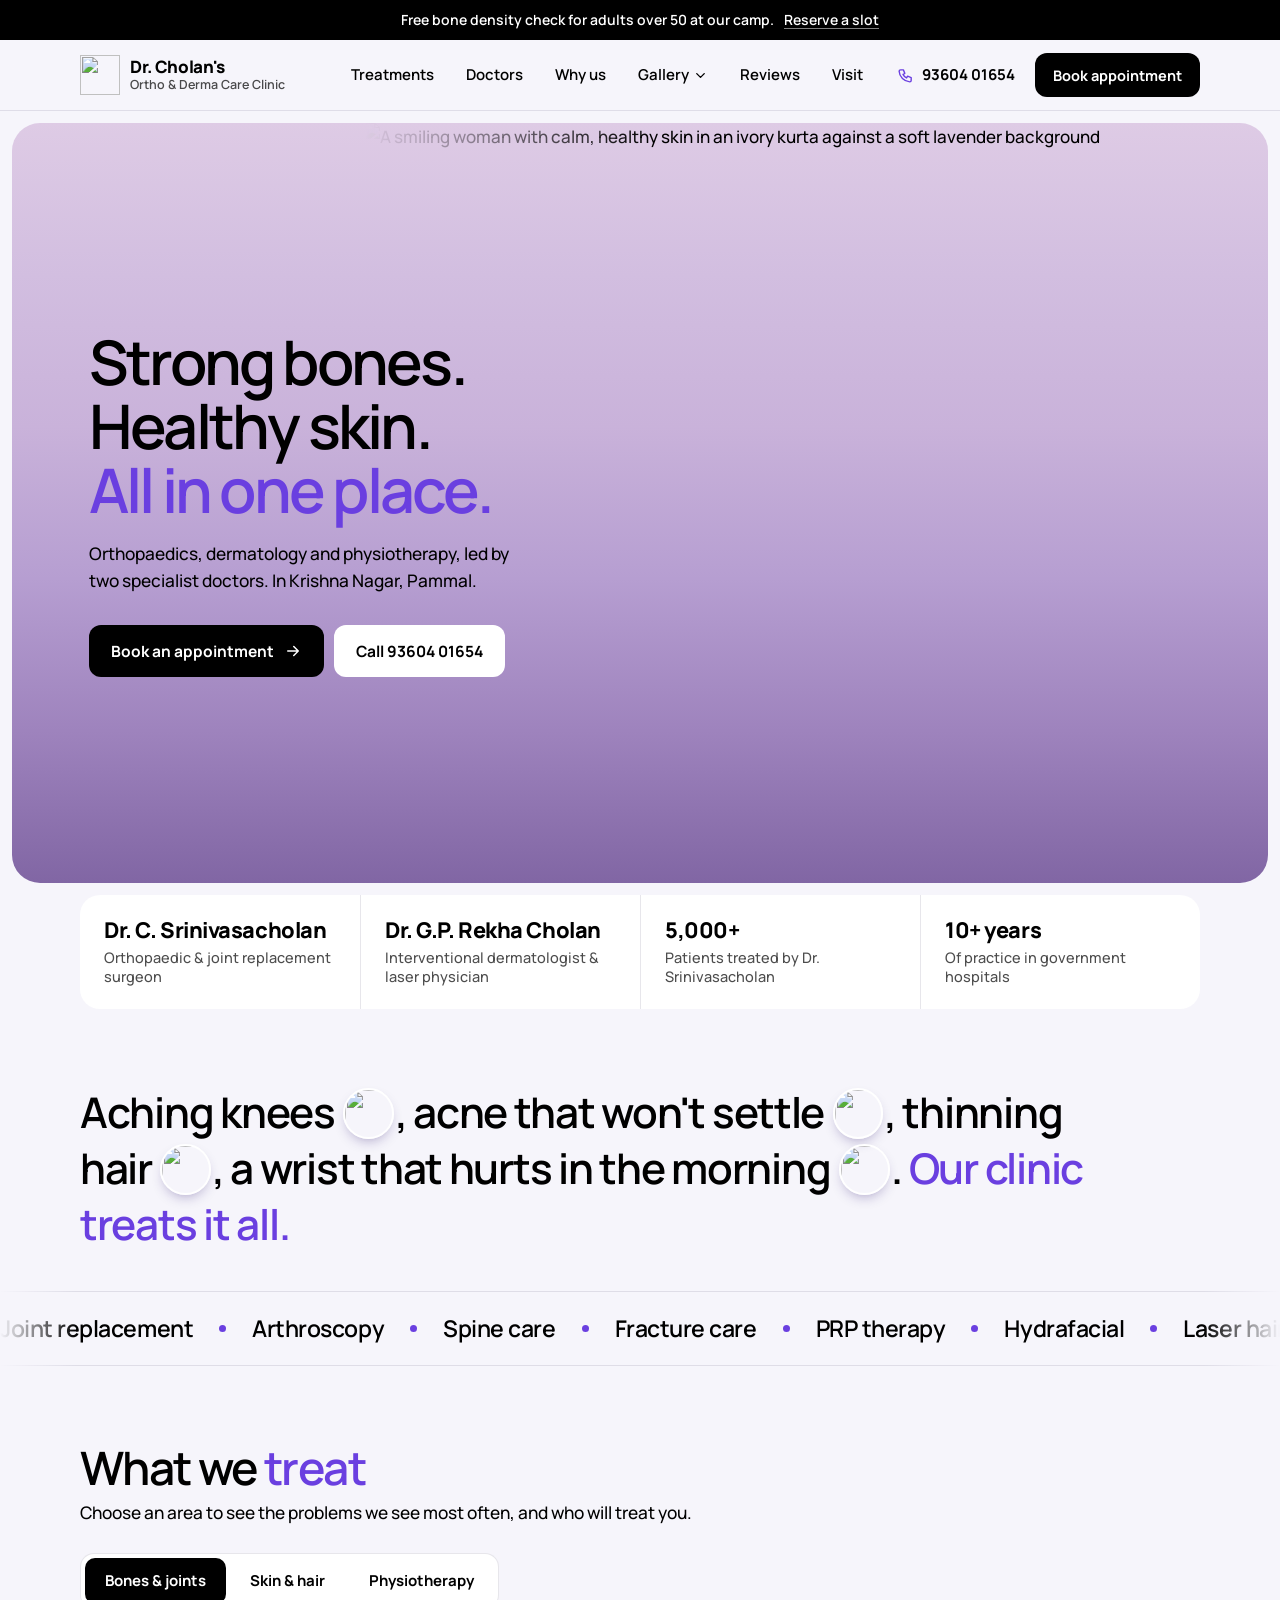
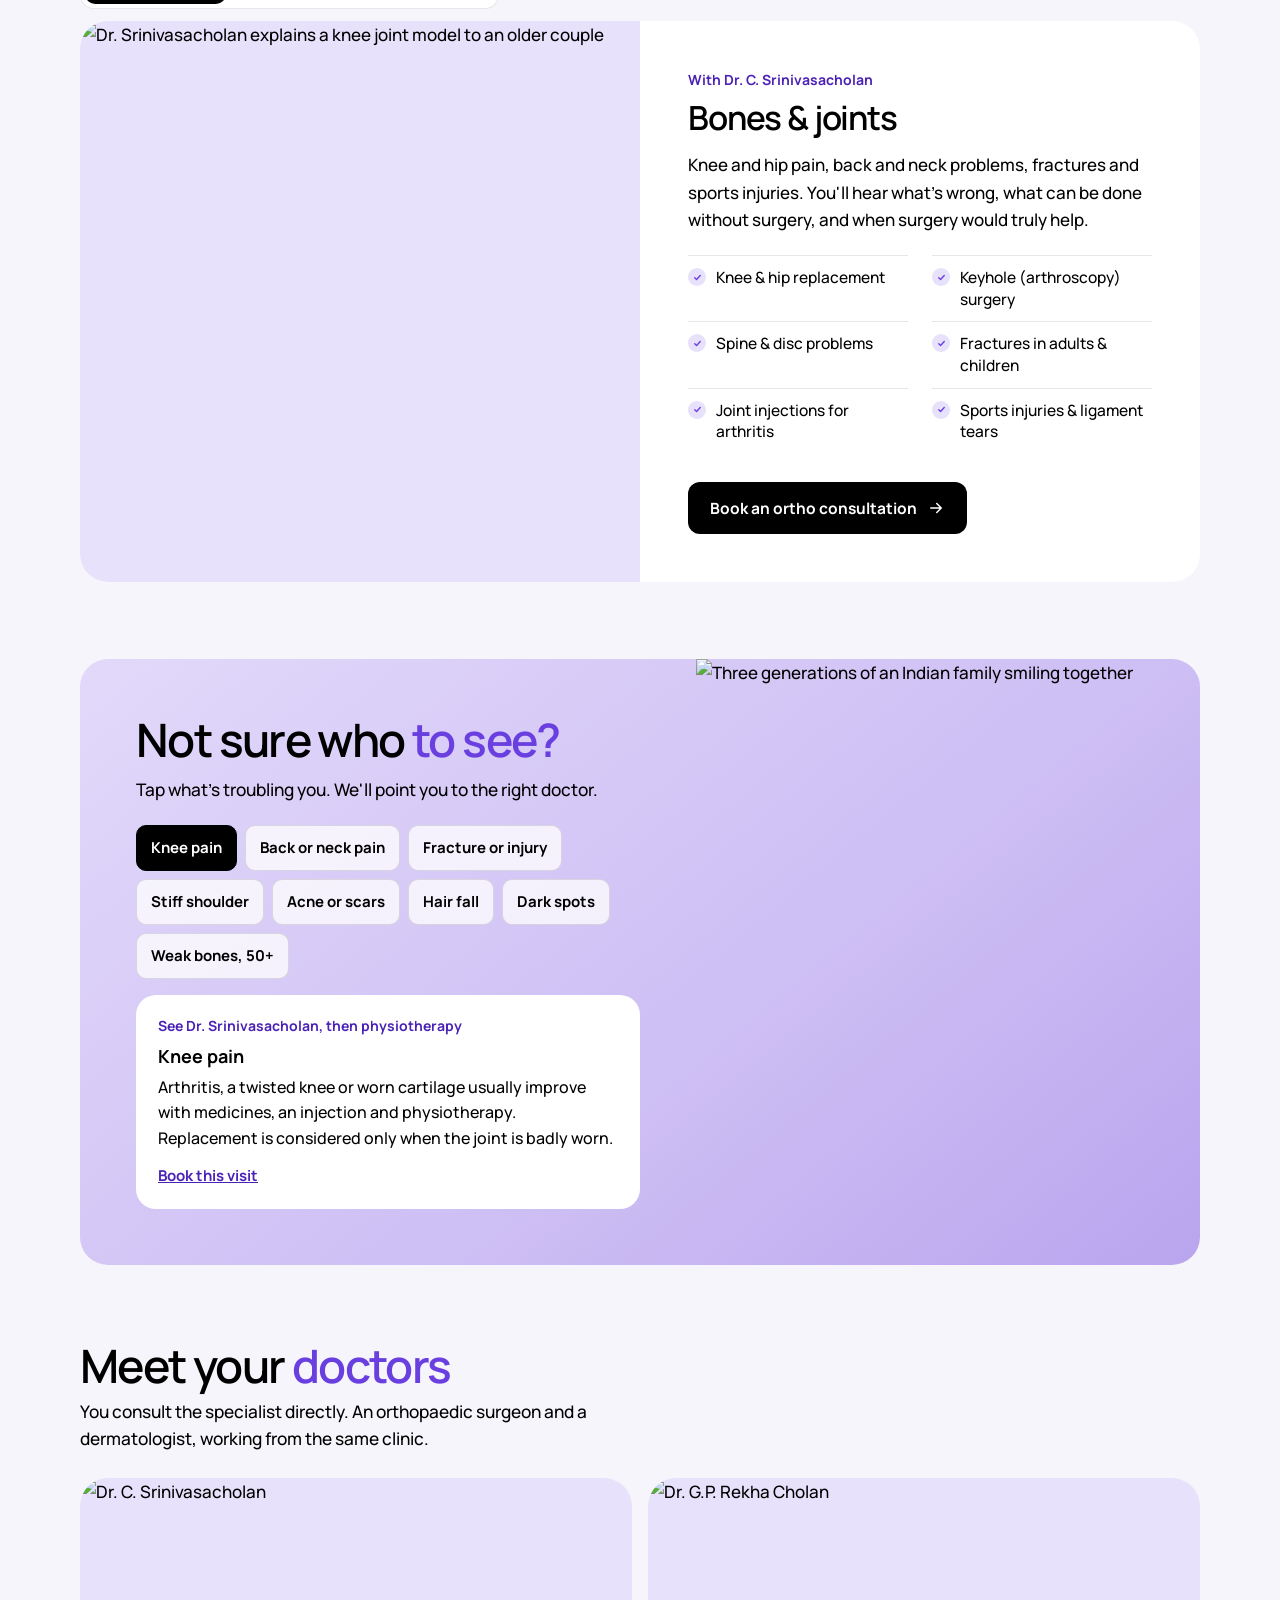
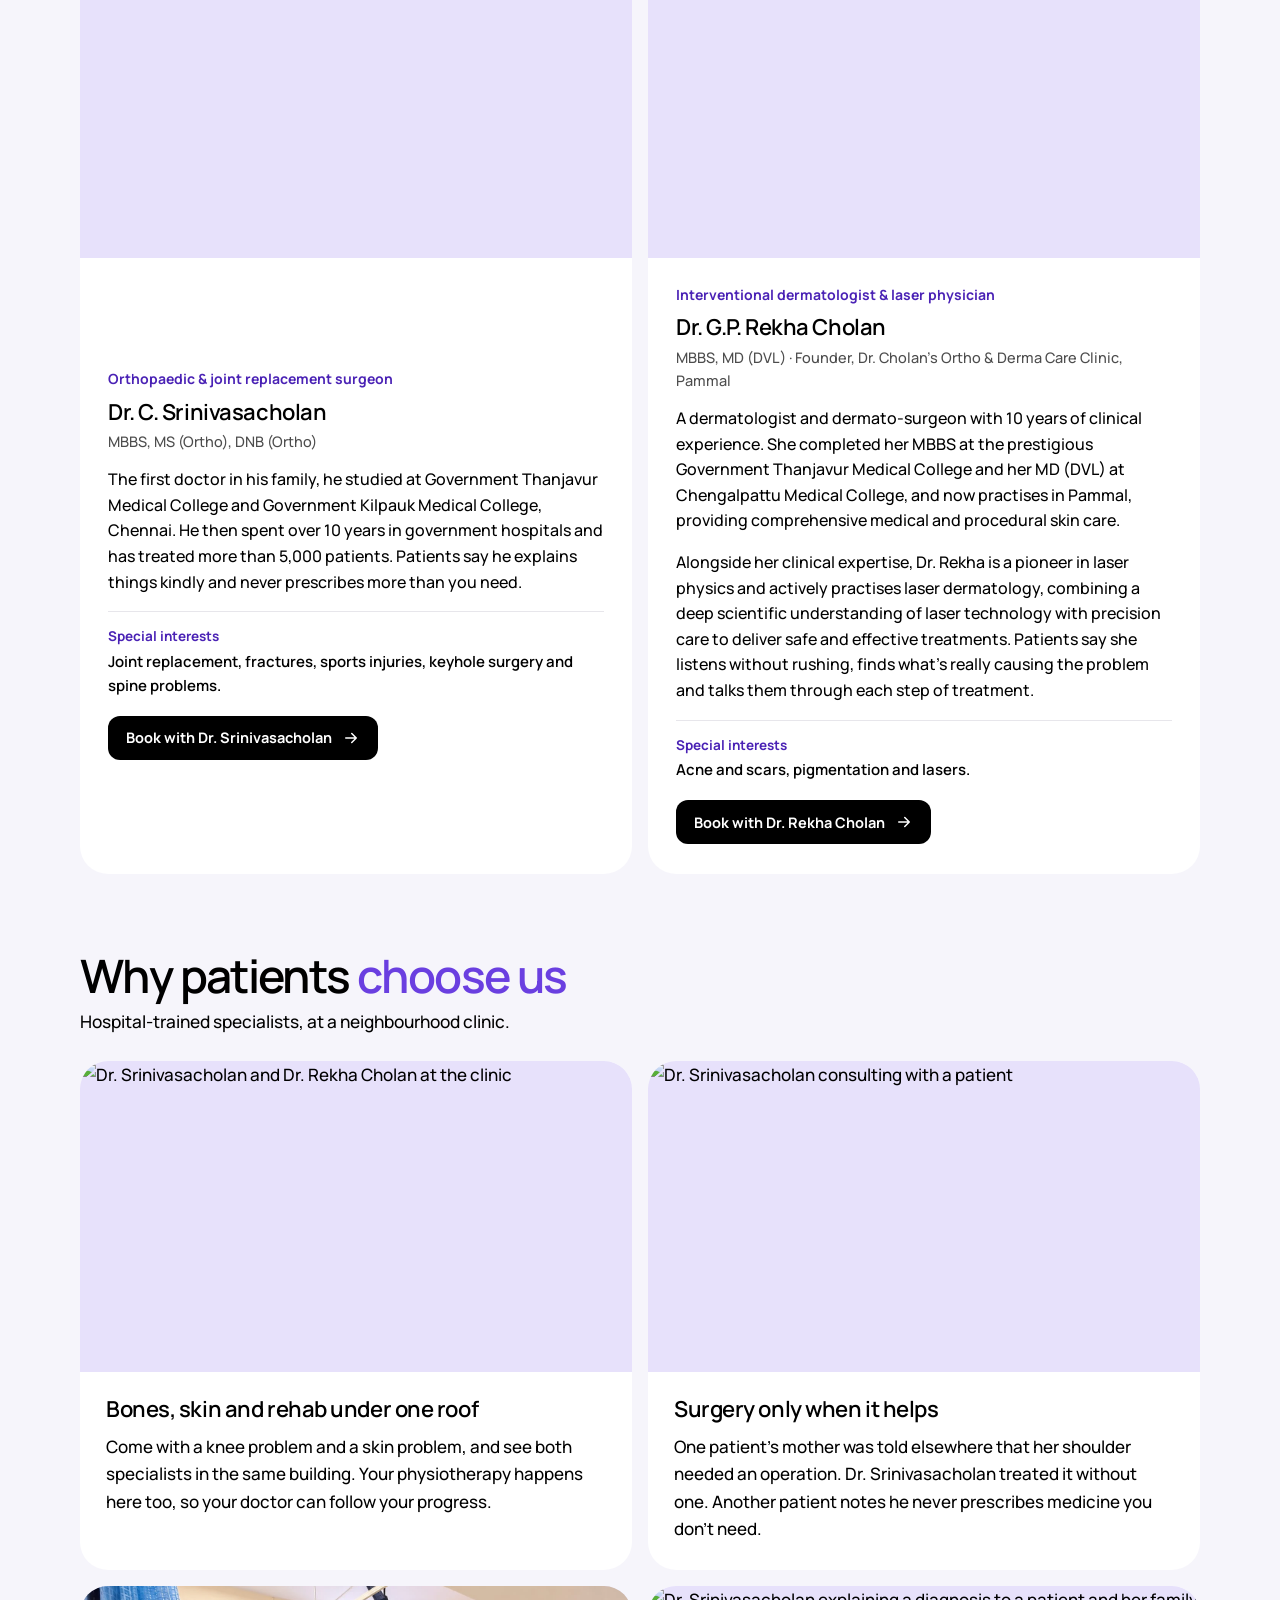
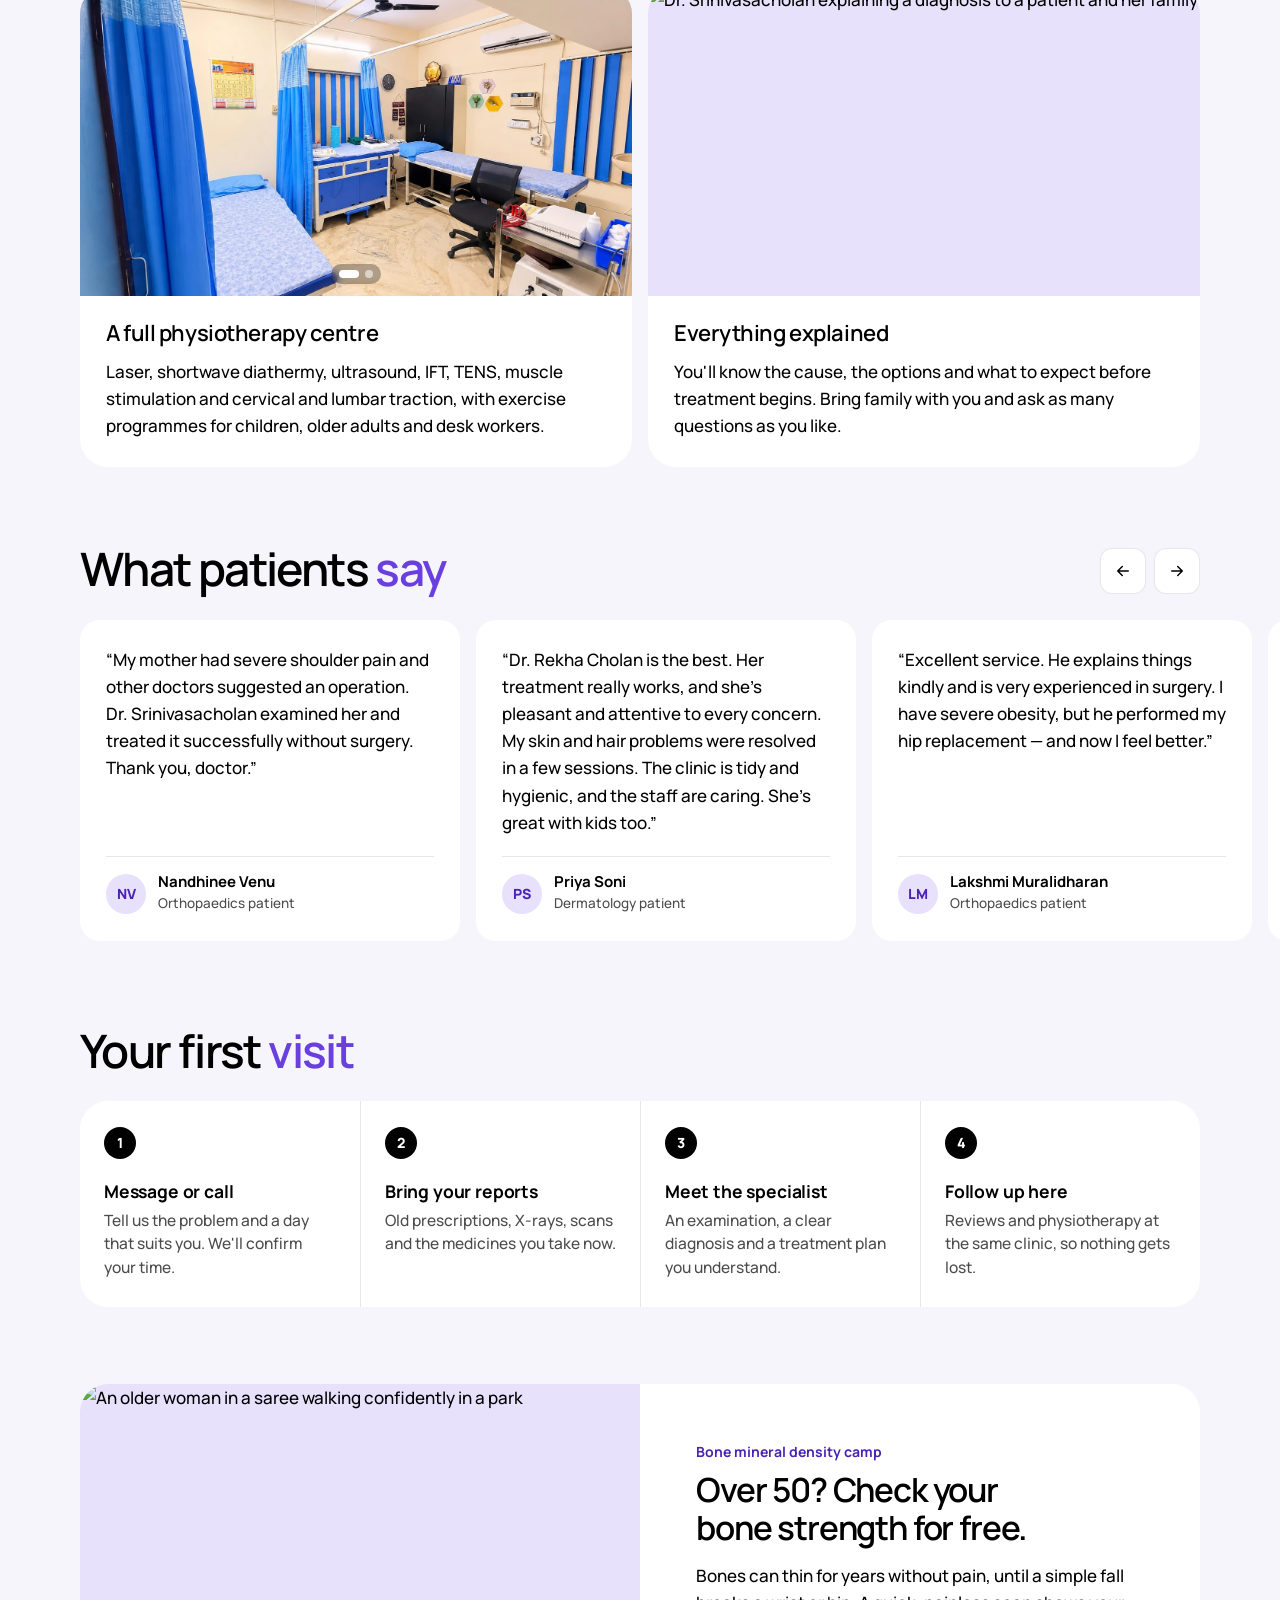
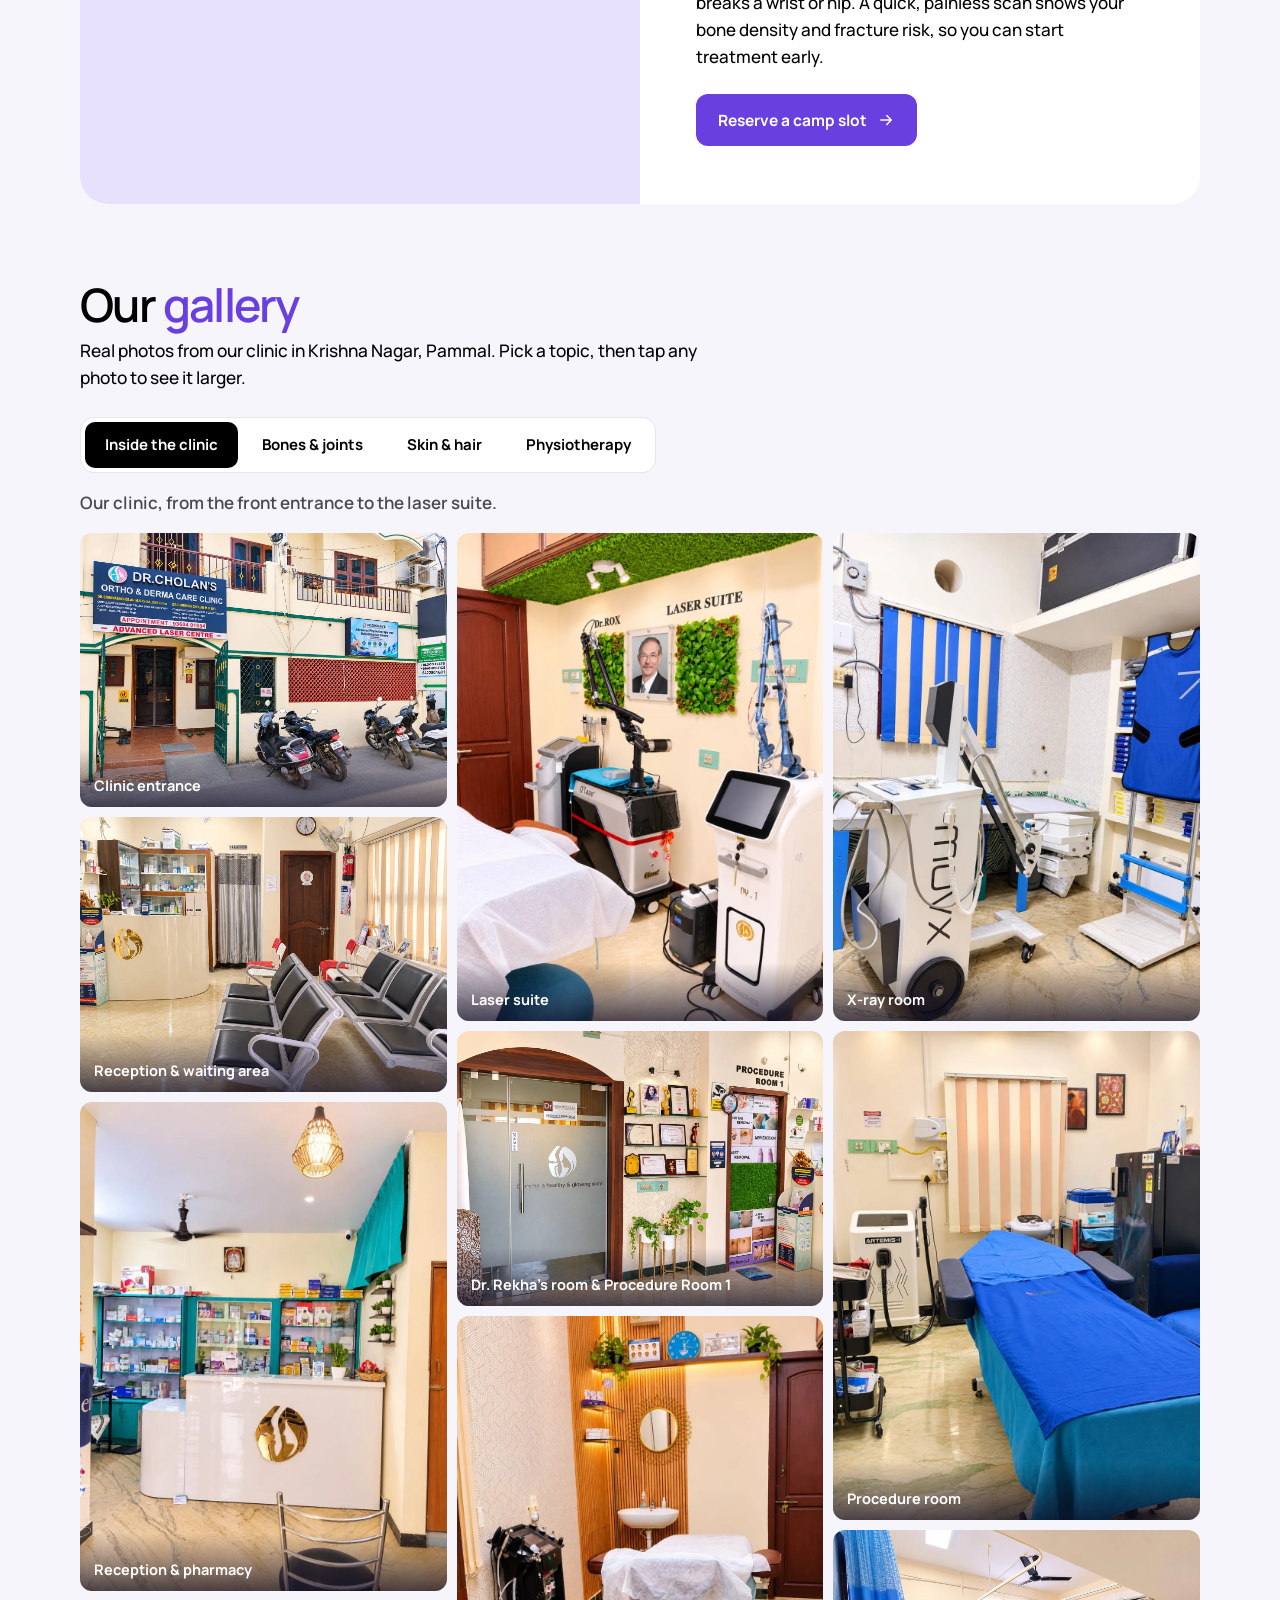
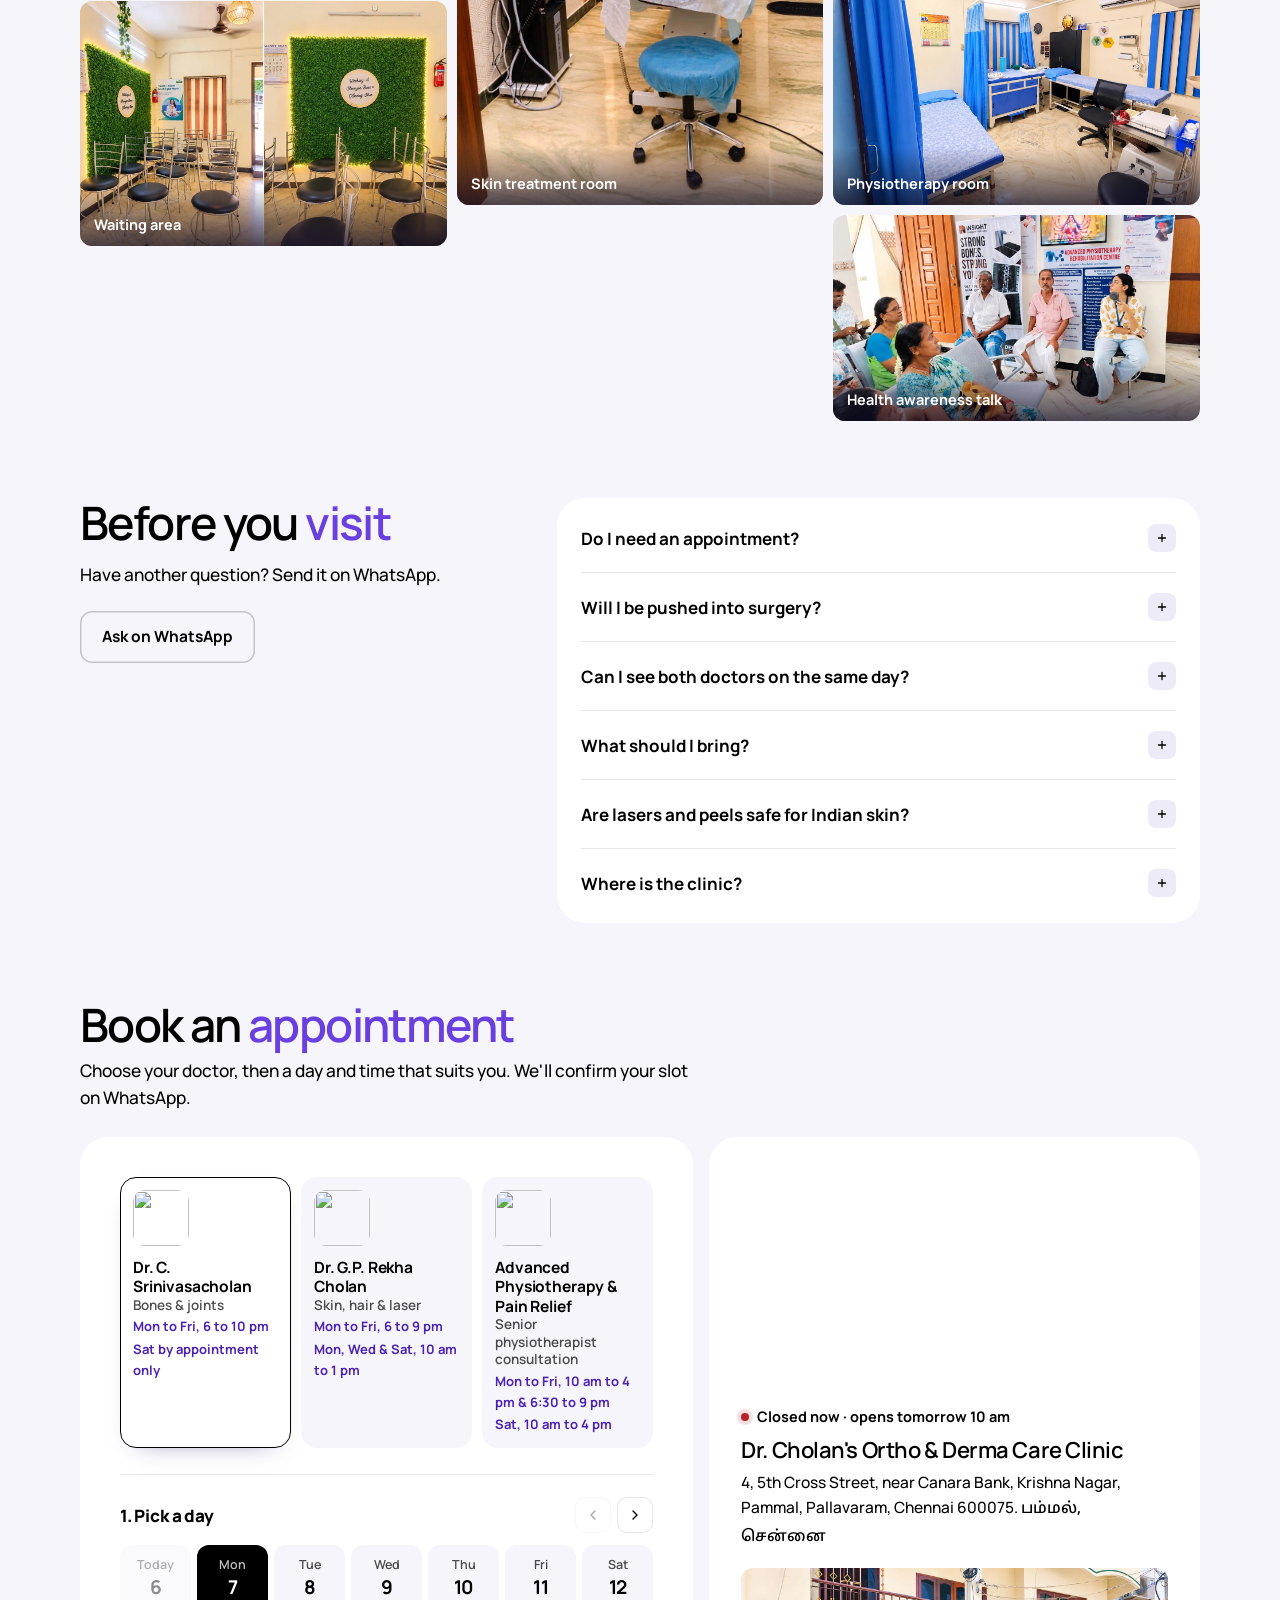
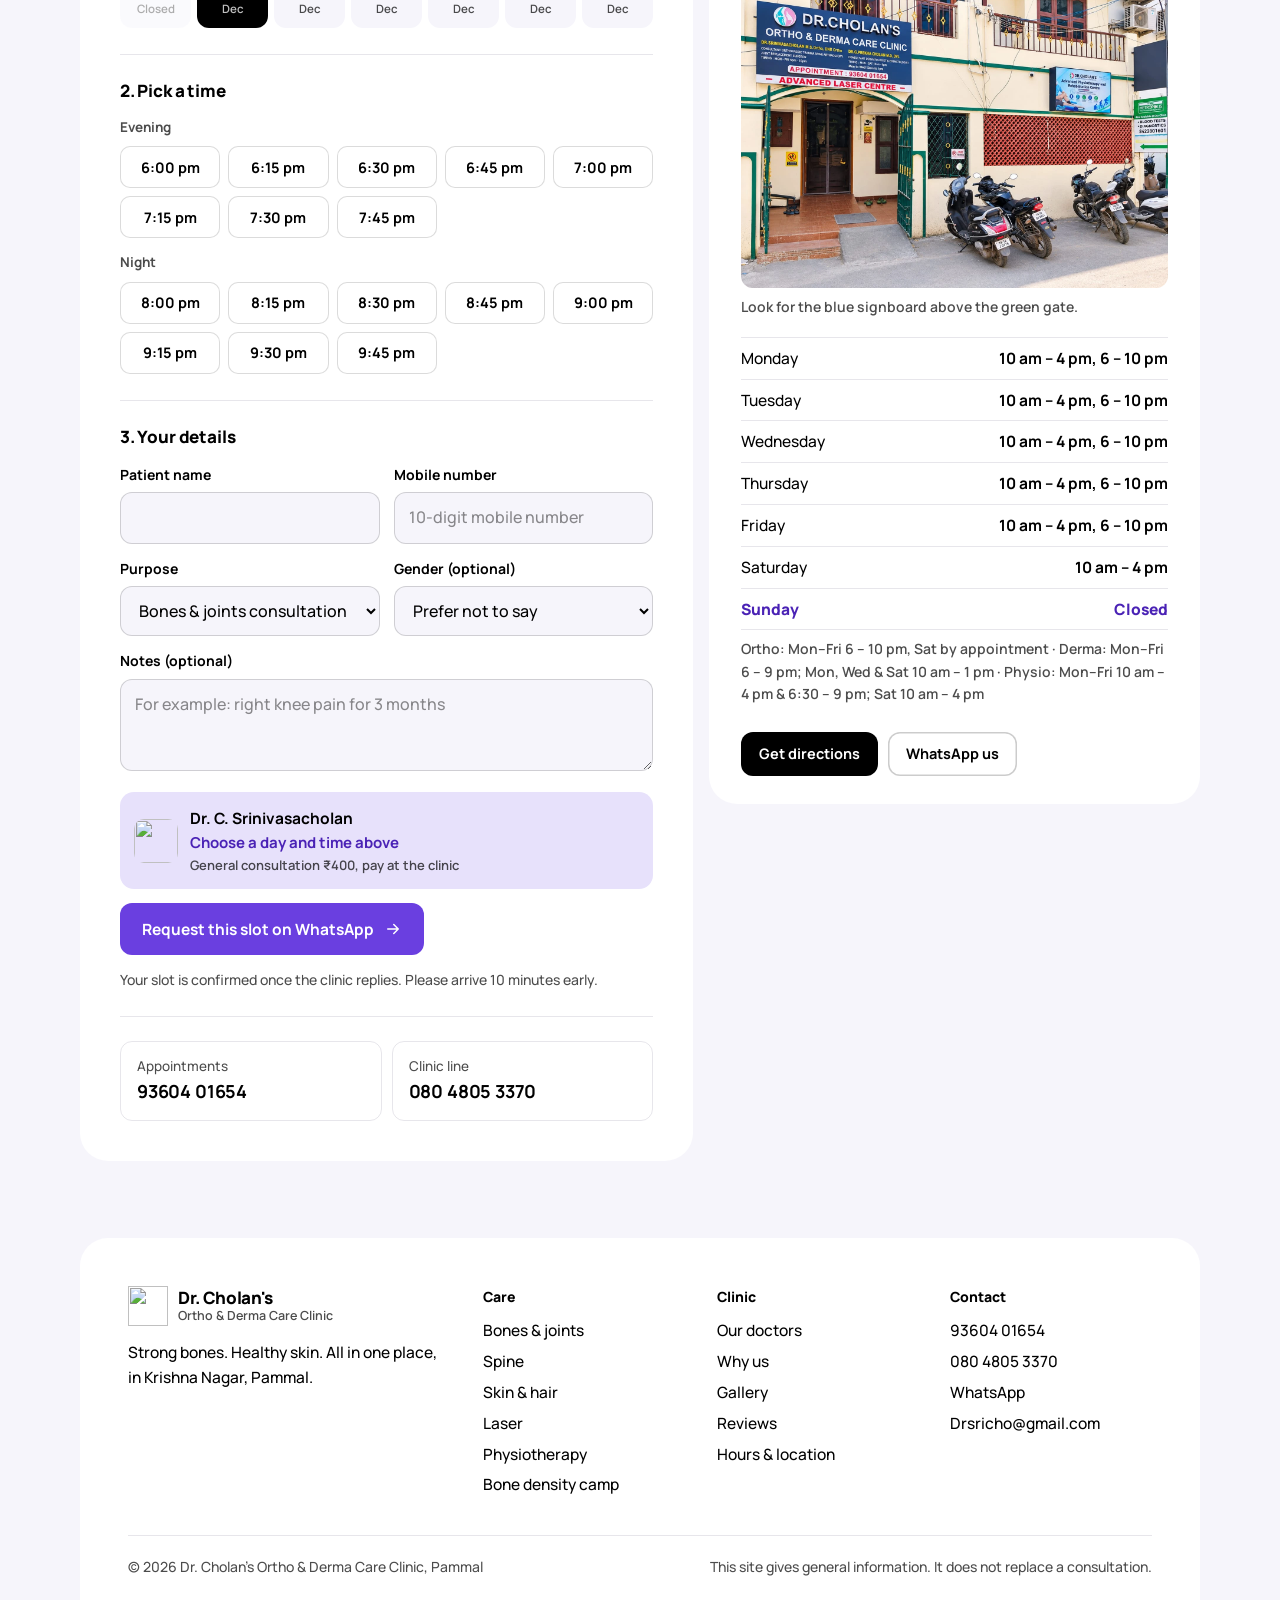
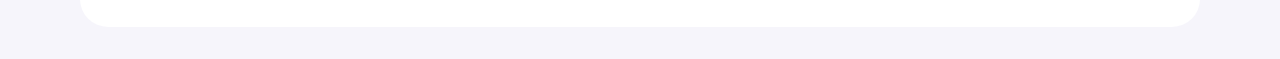
==== site/index.html @ 674c4437 "Add entrance, reception and procedure room photos - Gallery: clinic entrance and reception & waiting" ====
<!doctype html>
<html lang="en-IN">
<head>
<meta charset="utf-8">
<meta name="viewport" content="width=device-width, initial-scale=1, viewport-fit=cover">
<title>Dr. Cholan's Ortho &amp; Derma Care Clinic, Pammal | Bones, Skin &amp; Physiotherapy</title>
<meta name="description" content="Orthopaedics, dermatology and physiotherapy in one clinic in Krishna Nagar, Pammal. See Dr. C. Srinivasacholan (MS Ortho, DNB Ortho) or Dr. G.P. Rekha Cholan (MD DVL). Book on WhatsApp: 93604 01654.">
<meta name="theme-color" content="#F6F5FB">
<meta property="og:title" content="Dr. Cholan's Ortho & Derma Care Clinic, Pammal">
<meta property="og:description" content="Strong bones. Healthy skin. All in one place. Orthopaedics, dermatology and physiotherapy in Krishna Nagar, Pammal.">
<meta property="og:image" content="img/hero.webp">
<link rel="icon" type="image/png" href="img/logo-mark.png">
<link rel="preconnect" href="https://fonts.googleapis.com">
<link rel="preconnect" href="https://fonts.gstatic.com" crossorigin>
<link href="https://fonts.googleapis.com/css2?family=Manrope:wght@400;500;600;700;800&family=Noto+Sans+Tamil:wght@500&display=swap" rel="stylesheet">
<link rel="preload" as="image" href="img/hero.webp">
<link rel="stylesheet" href="styles.css?v=10">
<script type="application/ld+json">
{
  "@context": "https://schema.org",
  "@type": "MedicalClinic",
  "name": "Dr. Cholan's Ortho & Derma Care Clinic",
  "url": "https://www.drcholansorthoanddermacareclinic.org",
  "telephone": "+91-93604-01654",
  "email": "Drsricho@gmail.com",
  "medicalSpecialty": ["Orthopedic", "Dermatology", "PhysicalTherapy"],
  "address": {
    "@type": "PostalAddress",
    "streetAddress": "4, 5th Cross Street, near Canara Bank, Krishna Nagar",
    "addressLocality": "Pammal, Pallavaram, Chennai",
    "addressRegion": "Tamil Nadu",
    "postalCode": "600075",
    "addressCountry": "IN"
  },
  "geo": { "@type": "GeoCoordinates", "latitude": 12.9725928, "longitude": 80.1374419 }
}
</script>
</head>
<body>
<a class="skip" href="#main">Skip to content</a>

<div class="announce">
  <span class="announce-long">Free bone density check for adults over 50 at our camp.</span>
  <span class="announce-short">Free bone density check, 50+.</span>
  <a href="#camp">Reserve a slot</a>
</div>

<header class="nav">
  <div class="wrap nav-in">
    <a class="brand" href="#top" aria-label="Dr. Cholan's Ortho and Derma Care Clinic, home">
      <img src="img/logo-mark.png" alt="" width="40" height="40">
      <span><b>Dr. Cholan's</b><small>Ortho &amp; Derma Care Clinic</small></span>
    </a>
    <ul class="nav-links" id="nav-links">
      <li><a href="#care">Treatments</a></li>
      <li><a href="#doctors">Doctors</a></li>
      <li><a href="#why">Why us</a></li>
      <li class="has-sub">
        <button type="button" class="sub-btn" aria-expanded="false" aria-controls="gallery-menu">Gallery <svg viewBox="0 0 24 24" fill="none" stroke="currentColor" stroke-width="2.2" stroke-linecap="round" stroke-linejoin="round" aria-hidden="true"><path d="M6 9l6 6 6-6"/></svg></button>
        <ul class="sub" id="gallery-menu">
          <li><a href="#gallery" data-open-tab="gtab-clinic">Inside the clinic</a></li>
          <li class="sub-label">Treatments</li>
          <li><a href="#gallery" data-open-tab="gtab-ortho">Bones &amp; joints <small>Ortho</small></a></li>
          <li><a href="#gallery" data-open-tab="gtab-derma">Skin &amp; hair <small>Derma</small></a></li>
          <li><a href="#gallery" data-open-tab="gtab-physio">Physiotherapy <small>Physio</small></a></li>
        </ul>
      </li>
      <li><a href="#reviews">Reviews</a></li>
      <li><a href="#visit">Visit</a></li>
    </ul>
    <a class="nav-tel" href="tel:+919360401654"><svg viewBox="0 0 24 24" fill="none" stroke="currentColor" stroke-width="2" stroke-linecap="round" stroke-linejoin="round" aria-hidden="true"><path d="M5 4h4l2 5-2.5 1.5a11 11 0 005 5L15 13l5 2v4a2 2 0 01-2 2A16 16 0 013 6a2 2 0 012-2"/></svg>93604 01654</a>
    <a class="btn btn-dark btn-sm" href="#book" data-magnetic>Book appointment</a>
    <button class="menu-btn" aria-label="Open menu" aria-expanded="false" aria-controls="nav-links">
      <svg viewBox="0 0 24 24" fill="none" stroke="currentColor" stroke-width="2" stroke-linecap="round"><path d="M4 8h16M4 16h16"/></svg>
    </button>
  </div>
</header>

<main id="main">

  <!-- ============ HERO ============ -->
  <section class="hero" id="top">
    <div class="hero-card">
      <img src="img/hero.webp" alt="A smiling woman with calm, healthy skin in an ivory kurta against a soft lavender background" width="1536" height="1024" fetchpriority="high">
      <div class="hero-copy">
        <h1 class="t-hero" data-split>Strong bones.<br> Healthy skin.<br> <span class="soft">All in one place.</span></h1>
        <p class="lede">Orthopaedics, dermatology and physiotherapy, led by two specialist doctors. In Krishna Nagar, Pammal.</p>
        <div class="hero-ctas">
          <a class="btn btn-dark" href="#book" data-magnetic>Book an appointment <svg class="ar" viewBox="0 0 24 24" fill="none" stroke="currentColor" stroke-width="2" stroke-linecap="round" stroke-linejoin="round" aria-hidden="true"><path d="M5 12h14M13 6l6 6-6 6"/></svg></a>
          <a class="btn btn-white" href="tel:+919360401654">Call 93604 01654</a>
        </div>
      </div>
    </div>
  </section>

  <!-- ============ PROOF ============ -->
  <section class="proof" aria-label="Credentials">
    <div class="wrap">
      <dl class="proof-in" data-stagger>
        <div><dt>Dr. C. Srinivasacholan</dt><dd>Orthopaedic &amp; joint replacement surgeon</dd></div>
        <div><dt>Dr. G.P. Rekha Cholan</dt><dd>Interventional dermatologist &amp; laser physician</dd></div>
        <div><dt>5,000+</dt><dd>Patients treated by Dr. Srinivasacholan</dd></div>
        <div><dt>10+ years</dt><dd>Of practice in government hospitals</dd></div>
      </dl>
    </div>
  </section>

  <!-- ============ STATEMENT ============ -->
  <section class="mission" aria-label="What we do">
    <div class="wrap">
      <p class="statement">
        Aching knees <img class="face" src="img/face-sikh.webp" alt="">, acne that won't settle <img class="face" src="img/face-teen.webp" alt="">, thinning hair <img class="face" src="img/face-man.webp" alt="">, a wrist that hurts in the morning <img class="face" src="img/face-nani.webp" alt="">. <span class="soft">Our clinic treats it all.</span>
      </p>
    </div>
  </section>

  <!-- ============ MARQUEE ============ -->
  <div class="marquee" aria-hidden="true">
    <div class="marquee-track">
      <span>Joint replacement</span><span>Arthroscopy</span><span>Spine care</span><span>Fracture care</span><span>PRP therapy</span><span>Hydrafacial</span><span>Laser hair reduction</span><span>Acne scar revision</span><span>Chemical peels</span><span>Traction therapy</span><span>Wax bath</span><span>USG and laser physio</span><span>Paediatric fracture</span><span>Intra-articular injections</span><span>Laser toning</span><span>Non-surgical face lift</span><span>Skin boosters</span>
      <span>Joint replacement</span><span>Arthroscopy</span><span>Spine care</span><span>Fracture care</span><span>PRP therapy</span><span>Hydrafacial</span><span>Laser hair reduction</span><span>Acne scar revision</span><span>Chemical peels</span><span>Traction therapy</span><span>Wax bath</span><span>USG and laser physio</span><span>Paediatric fracture</span><span>Intra-articular injections</span><span>Laser toning</span><span>Non-surgical face lift</span><span>Skin boosters</span>
    </div>
  </div>

  <!-- ============ CARE AREAS ============ -->
  <section class="sec" id="care">
    <div class="wrap">
      <div class="head">
        <h2 class="t-xl" data-split>What we <span class="soft">treat</span></h2>
        <p class="lede">Choose an area to see the problems we see most often, and who will treat you.</p>
      </div>

      <div class="tabs" role="tablist" aria-label="Care areas">
        <button class="tab" role="tab" id="tab-ortho" aria-controls="panel-ortho" aria-selected="true">Bones &amp; joints</button>
        <button class="tab" role="tab" id="tab-derma" aria-controls="panel-derma" aria-selected="false" tabindex="-1">Skin &amp; hair</button>
        <button class="tab" role="tab" id="tab-physio" aria-controls="panel-physio" aria-selected="false" tabindex="-1">Physiotherapy</button>
      </div>

      <div class="panel" role="tabpanel" id="panel-ortho" aria-labelledby="tab-ortho">
        <div class="panel-img"><img src="img/doc-s-consult.webp" alt="Dr. Srinivasacholan explains a knee joint model to an older couple" loading="lazy"></div>
        <div class="panel-body">
          <p class="kicker">With Dr. C. Srinivasacholan</p>
          <h3 class="t-lg">Bones &amp; joints</h3>
          <p>Knee and hip pain, back and neck problems, fractures and sports injuries. You'll hear what's wrong, what can be done without surgery, and when surgery would truly help.</p>
          <ul class="ticks">
            <li>Knee &amp; hip replacement</li>
            <li>Keyhole (arthroscopy) surgery</li>
            <li>Spine &amp; disc problems</li>
            <li>Fractures in adults &amp; children</li>
            <li>Joint injections for arthritis</li>
            <li>Sports injuries &amp; ligament tears</li>
          </ul>
          <a class="btn btn-dark" href="#book" data-doctor="ortho" data-purpose="Bones & joints consultation">Book an ortho consultation <svg class="ar" viewBox="0 0 24 24" fill="none" stroke="currentColor" stroke-width="2" stroke-linecap="round" stroke-linejoin="round" aria-hidden="true"><path d="M5 12h14M13 6l6 6-6 6"/></svg></a>
        </div>
      </div>

      <div class="panel" role="tabpanel" id="panel-derma" aria-labelledby="tab-derma" hidden>
        <div class="panel-img"><img src="img/doc-r-consult.webp" alt="Dr. Rekha Cholan examines a patient's skin with a dermatoscope" loading="lazy"></div>
        <div class="panel-body">
          <p class="kicker">With Dr. G.P. Rekha Cholan</p>
          <h3 class="t-lg">Skin &amp; hair</h3>
          <p>Acne and scars, pigmentation, hair fall, warts, moles and skin tags, plus aesthetic treatments done by a dermatologist. She finds the cause first, then explains the plan in detail.</p>
          <ul class="ticks">
            <li>Acne &amp; acne scar revision</li>
            <li>Pigmentation &amp; chemical peels</li>
            <li>Hair fall: peptides &amp; PRP therapy</li>
            <li>Laser hair reduction</li>
            <li>Laser tattoo removal</li>
            <li>Non-surgical face lift</li>
            <li>Skin boosters</li>
            <li>Hydrafacial &amp; microneedling</li>
            <li>Mole, wart &amp; skin tag removal</li>
          </ul>
          <a class="btn btn-dark" href="#book" data-doctor="derma" data-purpose="Skin & hair consultation">Book a skin consultation <svg class="ar" viewBox="0 0 24 24" fill="none" stroke="currentColor" stroke-width="2" stroke-linecap="round" stroke-linejoin="round" aria-hidden="true"><path d="M5 12h14M13 6l6 6-6 6"/></svg></a>
        </div>
      </div>

      <div class="panel" role="tabpanel" id="panel-physio" aria-labelledby="tab-physio" hidden>
        <div class="panel-img"><img src="img/physio-band.webp" alt="A woman does shoulder rehabilitation with a resistance band" loading="lazy"></div>
        <div class="panel-body">
          <p class="kicker">At our physiotherapy &amp; rehab centre</p>
          <h3 class="t-lg">Physiotherapy</h3>
          <p>Personal, evidence-based rehab with trained physiotherapists and modern equipment. It eases pain, rebuilds strength and gets you back to daily life after an injury or operation.</p>
          <ul class="ticks">
            <li>Neck &amp; back pain, spondylosis</li>
            <li>Frozen shoulder &amp; tennis elbow</li>
            <li>Knee arthritis &amp; heel pain</li>
            <li>Rehab after fracture or surgery</li>
            <li>Cervical &amp; lumbar traction</li>
            <li>Laser, ultrasound, IFT &amp; TENS</li>
          </ul>
          <a class="btn btn-dark" href="#book" data-doctor="physio" data-purpose="Physiotherapy session">Book a physio session <svg class="ar" viewBox="0 0 24 24" fill="none" stroke="currentColor" stroke-width="2" stroke-linecap="round" stroke-linejoin="round" aria-hidden="true"><path d="M5 12h14M13 6l6 6-6 6"/></svg></a>
        </div>
      </div>
    </div>
  </section>

  <!-- ============ FINDER ============ -->
  <section class="sec tight" aria-labelledby="finder-title">
    <div class="wrap">
      <div class="banner">
        <div class="banner-copy">
          <h2 class="t-xl" id="finder-title" data-split>Not sure who <span class="soft">to see?</span></h2>
          <p class="lede">Tap what's troubling you. We'll point you to the right doctor.</p>
          <div class="chips" role="group" aria-label="Common concerns">
            <button class="chip" data-k="knee" aria-pressed="false">Knee pain</button>
            <button class="chip" data-k="back" aria-pressed="false">Back or neck pain</button>
            <button class="chip" data-k="fracture" aria-pressed="false">Fracture or injury</button>
            <button class="chip" data-k="shoulder" aria-pressed="false">Stiff shoulder</button>
            <button class="chip" data-k="acne" aria-pressed="false">Acne or scars</button>
            <button class="chip" data-k="hair" aria-pressed="false">Hair fall</button>
            <button class="chip" data-k="pigment" aria-pressed="false">Dark spots</button>
            <button class="chip" data-k="bones" aria-pressed="false">Weak bones, 50+</button>
          </div>
          <div class="answer" id="finder-answer" aria-live="polite">
            
          </div>
        </div>
        <div class="banner-img"><img src="img/family.webp" alt="Three generations of an Indian family smiling together" loading="lazy" data-parallax="8"></div>
      </div>
    </div>
  </section>

  <!-- ============ DOCTORS ============ -->
  <section class="sec" id="doctors">
    <div class="wrap">
      <div class="head">
        <h2 class="t-xl" data-split>Meet your <span class="soft">doctors</span></h2>
        <p class="lede">You consult the specialist directly. An orthopaedic surgeon and a dermatologist, working from the same clinic.</p>
      </div>
      <div class="docs" data-stagger>
        <article class="doc">
          <div class="doc-photo"><img src="img/doc-s-portrait.webp" alt="Dr. C. Srinivasacholan" loading="lazy"></div>
          <div class="doc-body">
            <p class="kicker">Orthopaedic &amp; joint replacement surgeon</p>
            <h3 class="t-md">Dr. C. Srinivasacholan</h3>
            <p class="quals">MBBS, MS (Ortho), DNB (Ortho)</p>
            <p>The first doctor in his family, he studied at Government Thanjavur Medical College and Government Kilpauk Medical College, Chennai. He then spent over 10 years in government hospitals and has treated more than 5,000 patients. Patients say he explains things kindly and never prescribes more than you need.</p>
            <p class="spec"><span>Special interests</span>Joint replacement, fractures, sports injuries, keyhole surgery and spine problems.</p>
            <a class="btn btn-dark btn-sm doc-book" href="#book" data-doctor="ortho">Book with Dr. Srinivasacholan <svg class="ar" viewBox="0 0 24 24" fill="none" stroke="currentColor" stroke-width="2" stroke-linecap="round" stroke-linejoin="round" aria-hidden="true"><path d="M5 12h14M13 6l6 6-6 6"/></svg></a>
          </div>
        </article>
        <article class="doc">
          <div class="doc-photo"><img src="img/doc-r-portrait.webp" alt="Dr. G.P. Rekha Cholan" loading="lazy"></div>
          <div class="doc-body">
            <p class="kicker">Interventional dermatologist &amp; laser physician</p>
            <h3 class="t-md">Dr. G.P. Rekha Cholan</h3>
            <p class="quals">MBBS, MD (DVL) · Founder, Dr. Cholan's Ortho &amp; Derma Care Clinic, Pammal</p>
            <p>A dermatologist and dermato-surgeon with 10 years of clinical experience. She completed her MBBS at the prestigious Government Thanjavur Medical College and her MD (DVL) at Chengalpattu Medical College, and now practises in Pammal, providing comprehensive medical and procedural skin care.</p>
            <p>Alongside her clinical expertise, Dr. Rekha is a pioneer in laser physics and actively practises laser dermatology, combining a deep scientific understanding of laser technology with precision care to deliver safe and effective treatments. Patients say she listens without rushing, finds what's really causing the problem and talks them through each step of treatment.</p>
            <p class="spec"><span>Special interests</span>Acne and scars, pigmentation and lasers.</p>
            <a class="btn btn-dark btn-sm doc-book" href="#book" data-doctor="derma">Book with Dr. Rekha Cholan <svg class="ar" viewBox="0 0 24 24" fill="none" stroke="currentColor" stroke-width="2" stroke-linecap="round" stroke-linejoin="round" aria-hidden="true"><path d="M5 12h14M13 6l6 6-6 6"/></svg></a>
          </div>
        </article>
      </div>
    </div>
  </section>

  <!-- ============ WHY ============ -->
  <section class="sec tight" id="why">
    <div class="wrap">
      <div class="head">
        <h2 class="t-xl" data-split>Why patients <span class="soft">choose us</span></h2>
        <p class="lede">Hospital-trained specialists, at a neighbourhood clinic.</p>
      </div>
      <div class="why-list" data-stagger>
          <article class="why-card">
            <div class="img"><img src="img/doctors-duo.webp" alt="Dr. Srinivasacholan and Dr. Rekha Cholan at the clinic" loading="lazy"></div>
            <div class="txt">
              <h3 class="t-md">Bones, skin and rehab under one roof</h3>
              <p>Come with a knee problem and a skin problem, and see both specialists in the same building. Your physiotherapy happens here too, so your doctor can follow your progress.</p>
            </div>
          </article>
          <article class="why-card">
            <div class="img"><img src="img/gallery-11.webp" alt="Dr. Srinivasacholan consulting with a patient" loading="lazy"></div>
            <div class="txt">
              <h3 class="t-md">Surgery only when it helps</h3>
              <p>One patient's mother was told elsewhere that her shoulder needed an operation. Dr. Srinivasacholan treated it without one. Another patient notes he never prescribes medicine you don't need.</p>
            </div>
          </article>
          <article class="why-card">
            <div class="img slider" data-slider aria-roledescription="carousel" aria-label="Physiotherapy centre photos">
              <div class="slider-track">
                <img src="img/physio-room.webp" alt="The clinic's physiotherapy room with treatment beds and therapy equipment" loading="lazy">
                <img src="img/physio-bone-scan.webp" alt="A patient's heel being scanned on a bone density machine" loading="lazy">
              </div>
              <div class="slider-dots" role="tablist" aria-label="Choose photo">
                <button type="button" role="tab" aria-label="Photo 1" aria-selected="true"></button>
                <button type="button" role="tab" aria-label="Photo 2" aria-selected="false"></button>
              </div>
            </div>
            <div class="txt">
              <h3 class="t-md">A full physiotherapy centre</h3>
              <p>Laser, shortwave diathermy, ultrasound, IFT, TENS, muscle stimulation and cervical and lumbar traction, with exercise programmes for children, older adults and desk workers.</p>
            </div>
          </article>
          <article class="why-card">
            <div class="img"><img src="img/gallery-17.webp" alt="Dr. Srinivasacholan explaining a diagnosis to a patient and her family" loading="lazy"></div>
            <div class="txt">
              <h3 class="t-md">Everything explained</h3>
              <p>You'll know the cause, the options and what to expect before treatment begins. Bring family with you and ask as many questions as you like.</p>
            </div>
          </article>
      </div>
    </div>
  </section>

  <!-- ============ REVIEWS ============ -->
  <section class="sec" id="reviews">
    <div class="wrap">
      <div class="head head-row">
        <h2 class="t-xl" data-split>What patients <span class="soft">say</span></h2>
        <div class="car-ctrl">
          <button data-dir="prev" aria-label="Previous review"><svg viewBox="0 0 24 24" fill="none" stroke="currentColor" stroke-width="2" stroke-linecap="round" stroke-linejoin="round"><path d="M19 12H5M11 6l-6 6 6 6"/></svg></button>
          <button data-dir="next" aria-label="Next review"><svg viewBox="0 0 24 24" fill="none" stroke="currentColor" stroke-width="2" stroke-linecap="round" stroke-linejoin="round"><path d="M5 12h14M13 6l6 6-6 6"/></svg></button>
        </div>
      </div>
    </div>
    <div class="reviews" id="reviews-track" tabindex="0" aria-label="Patient reviews"></div>
  </section>

  <!-- ============ VISIT STEPS ============ -->
  <section class="sec tight" aria-labelledby="steps-title">
    <div class="wrap">
      <div class="head">
        <h2 class="t-xl" id="steps-title" data-split>Your first <span class="soft">visit</span></h2>
      </div>
      <ol class="steps" data-stagger>
        <li><b>Message or call</b><span>Tell us the problem and a day that suits you. We'll confirm your time.</span></li>
        <li><b>Bring your reports</b><span>Old prescriptions, X-rays, scans and the medicines you take now.</span></li>
        <li><b>Meet the specialist</b><span>An examination, a clear diagnosis and a treatment plan you understand.</span></li>
        <li><b>Follow up here</b><span>Reviews and physiotherapy at the same clinic, so nothing gets lost.</span></li>
      </ol>
    </div>
  </section>

  <!-- ============ CAMP ============ -->
  <section class="sec" id="camp">
    <div class="wrap">
      <div class="camp">
        <div class="camp-img"><img src="img/senior-walk.webp" alt="An older woman in a saree walking confidently in a park" loading="lazy" data-parallax="6"></div>
        <div class="camp-body">
          <p class="kicker">Bone mineral density camp</p>
          <h2 class="t-lg">Over 50? Check your bone strength for free.</h2>
          <p>Bones can thin for years without pain, until a simple fall breaks a wrist or hip. A quick, painless scan shows your bone density and fracture risk, so you can start treatment early.</p>
          <a class="btn btn-violet" href="#book" data-doctor="ortho" data-purpose="Bone density camp">Reserve a camp slot <svg class="ar" viewBox="0 0 24 24" fill="none" stroke="currentColor" stroke-width="2" stroke-linecap="round" stroke-linejoin="round" aria-hidden="true"><path d="M5 12h14M13 6l6 6-6 6"/></svg></a>
        </div>
      </div>
    </div>
  </section>

  <!-- ============ GALLERY ============ -->
  <section class="sec tight" id="gallery" aria-labelledby="gallery-title">
    <div class="wrap">
      <div class="head">
        <h2 class="t-xl" id="gallery-title" data-split>Our <span class="soft">gallery</span></h2>
        <p class="lede">Real photos from our clinic in Krishna Nagar, Pammal. Pick a topic, then tap any photo to see it larger.</p>
      </div>
      <div class="tabs g-tabs" role="tablist" aria-label="Gallery topics">
        <button class="tab" role="tab" id="gtab-clinic" aria-controls="gpanel-clinic" aria-selected="true">Inside the clinic</button>
        <button class="tab" role="tab" id="gtab-ortho" aria-controls="gpanel-ortho" aria-selected="false" tabindex="-1">Bones &amp; joints</button>
        <button class="tab" role="tab" id="gtab-derma" aria-controls="gpanel-derma" aria-selected="false" tabindex="-1">Skin &amp; hair</button>
        <button class="tab" role="tab" id="gtab-physio" aria-controls="gpanel-physio" aria-selected="false" tabindex="-1">Physiotherapy</button>
      </div>
      <div class="g-panel" role="tabpanel" id="gpanel-clinic" aria-labelledby="gtab-clinic">
        <p class="g-note">Our clinic, from the front entrance to the laser suite.</p>
        <div class="gallery">
          <figure><button type="button" class="g-open" aria-label="View larger: Clinic entrance"><img src="img/clinic-entrance.webp" width="1448" height="1086" alt="The front of the clinic with the blue Dr. Cholan's Ortho & Derma Care Clinic signboard above the entrance" loading="lazy"></button><figcaption>Clinic entrance</figcaption></figure>
          <figure><button type="button" class="g-open" aria-label="View larger: Reception &amp; waiting area"><img src="img/reception-waiting.webp" width="1448" height="1086" alt="The reception counter with the gold logo and the waiting area seats" loading="lazy"></button><figcaption>Reception &amp; waiting area</figcaption></figure>
          <figure><button type="button" class="g-open" aria-label="View larger: Reception &amp; pharmacy"><img src="img/reception-pharmacy.webp" width="960" height="1280" alt="The reception counter with the clinic's gold logo and the pharmacy shelves behind it" loading="lazy"></button><figcaption>Reception &amp; pharmacy</figcaption></figure>
          <figure><button type="button" class="g-open" aria-label="View larger: Waiting area"><img src="img/waiting-area.webp" width="1280" height="853" alt="Two views of the waiting area, with rows of seats and a green wall that reads Wishing a stronger bone and glowing skin" loading="lazy"></button><figcaption>Waiting area</figcaption></figure>
          <figure><button type="button" class="g-open" aria-label="View larger: Laser suite"><img src="img/laser-suite.webp" width="960" height="1280" alt="The laser suite with Q-switched and other laser machines beside a treatment bed" loading="lazy"></button><figcaption>Laser suite</figcaption></figure>
          <figure><button type="button" class="g-open" aria-label="View larger: Dr. Rekha's room &amp; Procedure Room 1"><img src="img/derma-procedure-room-1.webp" width="1448" height="1086" alt="Dr. Rekha Cholan's consultation room, her awards and certificates, and Procedure Room 1" loading="lazy"></button><figcaption>Dr. Rekha's room &amp; Procedure Room 1</figcaption></figure>
          <figure><button type="button" class="g-open" aria-label="View larger: Skin treatment room"><img src="img/aesthetic-room.webp" width="960" height="1280" alt="A skin treatment room with a hydrafacial machine, treatment bed and wash basin" loading="lazy"></button><figcaption>Skin treatment room</figcaption></figure>
          <figure><button type="button" class="g-open" aria-label="View larger: X-ray room"><img src="img/xray-room.webp" width="960" height="1280" alt="The X-ray room with a mobile X-ray machine, lead apron and stand" loading="lazy"></button><figcaption>X-ray room</figcaption></figure>
          <figure><button type="button" class="g-open" aria-label="View larger: Procedure room"><img src="img/procedure-room.webp" width="960" height="1280" alt="A procedure room with a blue treatment bed and skin care machines" loading="lazy"></button><figcaption>Procedure room</figcaption></figure>
          <figure><button type="button" class="g-open" aria-label="View larger: Physiotherapy room"><img src="img/physio-room.webp" width="1448" height="1086" alt="The physiotherapy room with curtained treatment beds and therapy machines" loading="lazy"></button><figcaption>Physiotherapy room</figcaption></figure>
          <figure><button type="button" class="g-open" aria-label="View larger: Health awareness talk"><img src="img/physio-awareness-talk.webp" width="1280" height="720" alt="Patients listening to a physiotherapist during a health awareness talk at the clinic" loading="lazy"></button><figcaption>Health awareness talk</figcaption></figure>
        </div>
      </div>
      <div class="g-panel" role="tabpanel" id="gpanel-ortho" aria-labelledby="gtab-ortho" hidden>
        <p class="g-note">Orthopaedic care with Dr. C. Srinivasacholan, with X-ray and bone density scans on site.</p>
        <div class="gallery">
          <figure><button type="button" class="g-open" aria-label="View larger: Explaining a knee problem"><img src="img/doc-s-consult.webp" alt="Dr. Srinivasacholan explains a knee joint model to an older couple" loading="lazy"></button><figcaption>Explaining a knee problem</figcaption></figure>
          <figure><button type="button" class="g-open" aria-label="View larger: X-ray on site"><img src="img/xray-room.webp" width="960" height="1280" alt="The X-ray room with a mobile X-ray machine, lead apron and stand" loading="lazy"></button><figcaption>X-ray on site</figcaption></figure>
          <figure><button type="button" class="g-open" aria-label="View larger: Bone density scan"><img src="img/physio-bone-scan.webp" width="1280" height="720" alt="A patient's heel being scanned on a bone density machine" loading="lazy"></button><figcaption>Bone density scan</figcaption></figure>
          <figure><button type="button" class="g-open" aria-label="View larger: Talking a family through the plan"><img src="img/gallery-17.webp" alt="Dr. Srinivasacholan explaining a diagnosis to a patient and her family" loading="lazy"></button><figcaption>Talking a family through the plan</figcaption></figure>
          <figure><button type="button" class="g-open" aria-label="View larger: Dr. Srinivasacholan"><img src="img/gallery-10.webp" alt="Dr. Srinivasacholan at his desk" loading="lazy"></button><figcaption>Dr. Srinivasacholan</figcaption></figure>
        </div>
      </div>
      <div class="g-panel" role="tabpanel" id="gpanel-derma" aria-labelledby="gtab-derma" hidden>
        <p class="g-note">Skin, hair and laser care with Dr. G.P. Rekha Cholan.</p>
        <div class="gallery">
          <figure><button type="button" class="g-open" aria-label="View larger: Close skin check"><img src="img/doc-r-consult.webp" alt="Dr. Rekha Cholan examines a patient's skin with a dermatoscope" loading="lazy"></button><figcaption>Close skin check</figcaption></figure>
          <figure><button type="button" class="g-open" aria-label="View larger: Dr. Rekha's room &amp; Procedure Room 1"><img src="img/derma-procedure-room-1.webp" width="1448" height="1086" alt="Dr. Rekha Cholan's consultation room, her awards and certificates, and Procedure Room 1" loading="lazy"></button><figcaption>Dr. Rekha's room &amp; Procedure Room 1</figcaption></figure>
          <figure><button type="button" class="g-open" aria-label="View larger: Laser suite"><img src="img/laser-suite.webp" width="960" height="1280" alt="The laser suite with Q-switched and other laser machines beside a treatment bed" loading="lazy"></button><figcaption>Laser suite</figcaption></figure>
          <figure><button type="button" class="g-open" aria-label="View larger: Hydrafacial &amp; facials"><img src="img/aesthetic-room.webp" width="960" height="1280" alt="A skin treatment room with a hydrafacial machine, treatment bed and wash basin" loading="lazy"></button><figcaption>Hydrafacial &amp; facials</figcaption></figure>
          <figure><button type="button" class="g-open" aria-label="View larger: Procedure room"><img src="img/procedure-room.webp" width="960" height="1280" alt="A procedure room with a blue treatment bed and skin care machines" loading="lazy"></button><figcaption>Procedure room</figcaption></figure>
          <figure><button type="button" class="g-open" aria-label="View larger: Aesthetic treatments we offer"><img src="img/aesthetic-treatments-poster.webp" width="960" height="1280" alt="Clinic poster for aesthetic treatments: skin rejuvenation, anti-ageing care, pigmentation solutions, laser treatments and glowing skin" loading="lazy"></button><figcaption>Aesthetic treatments we offer</figcaption></figure>
        </div>
      </div>
      <div class="g-panel" role="tabpanel" id="gpanel-physio" aria-labelledby="gtab-physio" hidden>
        <p class="g-note">Our physiotherapy and pain relief centre.</p>
        <div class="gallery">
          <figure><button type="button" class="g-open" aria-label="View larger: Physiotherapy room"><img src="img/physio-room.webp" width="1448" height="1086" alt="The physiotherapy room with curtained treatment beds and therapy machines" loading="lazy"></button><figcaption>Physiotherapy room</figcaption></figure>
          <figure><button type="button" class="g-open" aria-label="View larger: Treatment beds"><img src="img/gallery-06.webp" alt="Physiotherapy room with treatment beds" loading="lazy"></button><figcaption>Treatment beds</figcaption></figure>
          <figure><button type="button" class="g-open" aria-label="View larger: A therapy session"><img src="img/gallery-01.webp" alt="A patient receiving physiotherapy" loading="lazy"></button><figcaption>A therapy session</figcaption></figure>
          <figure><button type="button" class="g-open" aria-label="View larger: Exercise charts for home practice"><img src="img/gallery-07.webp" alt="The clinic's physiotherapy room with exercise charts and treatment beds" loading="lazy"></button><figcaption>Exercise charts for home practice</figcaption></figure>
          <figure><button type="button" class="g-open" aria-label="View larger: Health awareness talk"><img src="img/physio-awareness-talk.webp" width="1280" height="720" alt="Patients listening to a physiotherapist during a health awareness talk at the clinic" loading="lazy"></button><figcaption>Health awareness talk</figcaption></figure>
        </div>
      </div>
    </div>
  </section>

  <dialog class="lightbox" id="lightbox" aria-label="Photo viewer">
    <figure><img src="" alt=""><figcaption></figcaption></figure>
    <button type="button" class="lb-close" aria-label="Close">&times;</button>
    <button type="button" class="lb-prev" aria-label="Previous photo">&#8249;</button>
    <button type="button" class="lb-next" aria-label="Next photo">&#8250;</button>
  </dialog>

  <!-- ============ FAQ ============ -->
  <section class="sec" aria-labelledby="faq-title">
    <div class="wrap faq">
      <div class="faq-side">
        <h2 class="t-xl" id="faq-title" data-split>Before you <span class="soft">visit</span></h2>
        <p class="lede">Have another question? Send it on WhatsApp.</p>
        <a class="btn btn-line" href="https://wa.me/919360401654" target="_blank" rel="noopener">Ask on WhatsApp</a>
      </div>
      <div class="faq-list">
        <details><summary>Do I need an appointment?</summary><div>Booking ahead is best, so the doctor has unhurried time for you. Message or call 93604 01654 and we'll confirm a time.</div></details>
        <details><summary>Will I be pushed into surgery?</summary><div>No. Most joint and back problems improve with medicines, injections or physiotherapy. Surgery is suggested only when it clearly helps, and you'll be told why.</div></details>
        <details><summary>Can I see both doctors on the same day?</summary><div>Often, yes. Mention both problems when you book and we'll try to arrange both consultations together.</div></details>
        <details><summary>What should I bring?</summary><div>Previous prescriptions, X-rays, MRI or blood reports, and a list of the medicines you take now.</div></details>
        <details><summary>Are lasers and peels safe for Indian skin?</summary><div>Yes, when they're chosen and set for your skin type. The dermatologist checks your skin first, starts gently and gives you clear aftercare.</div></details>
        <details><summary>Where is the clinic?</summary><div>4, 5th Cross Street, Krishna Nagar, Pammal, near Canara Bank and close to Pallavaram. Use "Get directions" below to open Google Maps.</div></details>
      </div>
    </div>
  </section>

  <!-- ============ BOOK + VISIT ============ -->
  <section class="sec tight" id="visit">
    <div class="wrap">
      <div class="head">
        <h2 class="t-xl" data-split>Book an <span class="soft">appointment</span></h2>
        <p class="lede">Choose your doctor, then a day and time that suits you. We'll confirm your slot on WhatsApp.</p>
      </div>
      <div class="book" id="book">
        <div class="book-card">
          <div class="doc-switch" role="radiogroup" aria-label="Choose your doctor">
            <button type="button" class="doc-opt" role="radio" aria-checked="true" data-doc="ortho">
              <img src="img/doc-s-portrait.webp" alt="" width="56" height="56">
              <span><b>Dr. C. Srinivasacholan</b><small>Bones &amp; joints</small><em>Mon to Fri, 6 to 10 pm</em><em>Sat by appointment only</em></span>
            </button>
            <button type="button" class="doc-opt" role="radio" aria-checked="false" data-doc="derma">
              <img src="img/doc-r-portrait.webp" alt="" width="56" height="56">
              <span><b>Dr. G.P. Rekha Cholan</b><small>Skin, hair &amp; laser</small><em>Mon to Fri, 6 to 9 pm</em><em>Mon, Wed &amp; Sat, 10 am to 1 pm</em></span>
            </button>
            <button type="button" class="doc-opt" role="radio" aria-checked="false" data-doc="physio">
              <img src="img/physio-band.webp" alt="" width="56" height="56">
              <span><b>Advanced Physiotherapy &amp; Pain Relief</b><small>Senior physiotherapist consultation</small><em>Mon to Fri, 10 am to 4 pm &amp; 6:30 to 9 pm</em><em>Sat, 10 am to 4 pm</em></span>
            </button>
          </div>

          <div class="bk-step">
            <div class="bk-row">
              <h3 class="bk-title">1. Pick a day</h3>
              <div class="bk-nav">
                <button type="button" id="date-prev" aria-label="Earlier dates"><svg viewBox="0 0 24 24" fill="none" stroke="currentColor" stroke-width="2" stroke-linecap="round" stroke-linejoin="round"><path d="M15 6l-6 6 6 6"/></svg></button>
                <button type="button" id="date-next" aria-label="Later dates"><svg viewBox="0 0 24 24" fill="none" stroke="currentColor" stroke-width="2" stroke-linecap="round" stroke-linejoin="round"><path d="M9 6l6 6-6 6"/></svg></button>
              </div>
            </div>
            <div class="date-strip" id="date-strip" role="radiogroup" aria-label="Appointment date"></div>
          </div>

          <div class="bk-step">
            <h3 class="bk-title">2. Pick a time</h3>
            <div id="slots" class="slots" aria-live="polite"></div>
          </div>

          <form class="form bk-step" id="book-form" novalidate>
            <h3 class="bk-title">3. Your details</h3>
            <div class="two">
              <div class="field"><label for="f-name">Patient name</label><input id="f-name" name="name" autocomplete="name" required></div>
              <div class="field"><label for="f-phone">Mobile number</label><input id="f-phone" name="phone" type="tel" inputmode="numeric" autocomplete="tel" placeholder="10-digit mobile number" maxlength="14" required></div>
            </div>
            <div class="two">
              <div class="field"><label for="f-purpose">Purpose</label>
                <select id="f-purpose" name="purpose"></select>
              </div>
              <div class="field"><label for="f-gender">Gender (optional)</label>
                <select id="f-gender" name="gender"><option value="">Prefer not to say</option><option>Female</option><option>Male</option><option>Other</option></select>
              </div>
            </div>
            <div class="field"><label for="f-note">Notes (optional)</label><textarea id="f-note" name="note" placeholder="For example: right knee pain for 3 months"></textarea></div>
            <div class="bk-summary" id="bk-summary"></div>
            <p class="err" role="alert"></p>
            <button class="btn btn-violet" type="submit" data-magnetic>Request this slot on WhatsApp <svg class="ar" viewBox="0 0 24 24" fill="none" stroke="currentColor" stroke-width="2" stroke-linecap="round" stroke-linejoin="round" aria-hidden="true"><path d="M5 12h14M13 6l6 6-6 6"/></svg></button>
            <p class="note">Your slot is confirmed once the clinic replies. Please arrive 10 minutes early.</p>
          </form>
          <div class="book-alt">
            <a href="tel:+919360401654"><span>Appointments</span><b>93604 01654</b></a>
            <a href="tel:+918048053370"><span>Clinic line</span><b>080 4805 3370</b></a>
          </div>
        </div>

        <div class="visit">
          <iframe title="Map showing Dr. Cholan's clinic in Pammal" loading="lazy" referrerpolicy="no-referrer-when-downgrade" src="https://maps.google.com/maps?q=12.9725928,80.1374419&z=17&output=embed"></iframe>
          <div class="visit-info">
            <div>
              <div class="status" data-status><i></i><span>Opening hours</span></div>
              <h3 class="t-md">Dr. Cholan's Ortho &amp; Derma Care Clinic</h3>
              <p class="addr">4, 5th Cross Street, near Canara Bank, Krishna Nagar, Pammal, Pallavaram, Chennai 600075. <span class="ta">பம்மல், சென்னை</span></p>
            </div>
            <figure class="spot-us">
              <img src="img/clinic-entrance.webp" width="1448" height="1086" alt="The front of the clinic with the blue Dr. Cholan's Ortho & Derma Care Clinic signboard above the entrance" loading="lazy">
              <figcaption>Look for the blue signboard above the green gate.</figcaption>
            </figure>
            <table class="hours" aria-label="Opening hours" id="hours-table"><tbody></tbody></table>
            <div class="contact-row">
              <a class="btn btn-dark btn-sm" href="https://www.google.com/maps/dir/?api=1&destination=12.9725928,80.1374419" target="_blank" rel="noopener">Get directions</a>
              <a class="btn btn-line btn-sm" href="https://wa.me/919360401654" target="_blank" rel="noopener">WhatsApp us</a>
            </div>
          </div>
        </div>
      </div>
    </div>
  </section>

</main>

<footer class="footer">
  <div class="wrap">
    <div class="footer-card">
      <div class="footer-top">
        <div>
          <a class="brand" href="#top"><img src="img/logo-mark.png" alt="" width="40" height="40"><span><b>Dr. Cholan's</b><small>Ortho &amp; Derma Care Clinic</small></span></a>
          <p class="footer-line">Strong bones. Healthy skin. All in one place, in Krishna Nagar, Pammal.</p>
        </div>
        <div>
          <h4>Care</h4>
          <ul>
            <li><a href="#care" data-open-tab="tab-ortho">Bones &amp; joints</a></li>
            <li><a href="#care" data-open-tab="tab-ortho">Spine</a></li>
            <li><a href="#care" data-open-tab="tab-derma">Skin &amp; hair</a></li>
            <li><a href="#care" data-open-tab="tab-derma">Laser</a></li>
            <li><a href="#care" data-open-tab="tab-physio">Physiotherapy</a></li>
            <li><a href="#camp">Bone density camp</a></li>
          </ul>
        </div>
        <div>
          <h4>Clinic</h4>
          <ul>
            <li><a href="#doctors">Our doctors</a></li>
            <li><a href="#why">Why us</a></li>
            <li><a href="#gallery" data-open-tab="gtab-clinic">Gallery</a></li>
            <li><a href="#reviews">Reviews</a></li>
            <li><a href="#visit">Hours &amp; location</a></li>
          </ul>
        </div>
        <div>
          <h4>Contact</h4>
          <ul>
            <li><a href="tel:+919360401654">93604 01654</a></li>
            <li><a href="tel:+918048053370">080 4805 3370</a></li>
            <li><a href="https://wa.me/919360401654" target="_blank" rel="noopener">WhatsApp</a></li>
            <li><a href="mailto:Drsricho@gmail.com">Drsricho@gmail.com</a></li>
          </ul>
        </div>
      </div>
      <div class="footer-bottom">
        <span>© <span data-year></span> Dr. Cholan's Ortho &amp; Derma Care Clinic, Pammal</span>
        <span>This site gives general information. It does not replace a consultation.</span>
      </div>
    </div>
  </div>
</footer>

<nav class="mbar" aria-label="Quick actions">
  <a href="tel:+919360401654"><svg viewBox="0 0 24 24" fill="none" stroke="currentColor" stroke-width="2" stroke-linecap="round" stroke-linejoin="round" aria-hidden="true"><path d="M5 4h4l2 5-2.5 1.5a11 11 0 005 5L15 13l5 2v4a2 2 0 01-2 2A16 16 0 013 6a2 2 0 012-2"/></svg>Call</a>
  <a class="wa" href="https://wa.me/919360401654" target="_blank" rel="noopener"><svg viewBox="0 0 24 24" fill="none" stroke="currentColor" stroke-width="2" stroke-linecap="round" stroke-linejoin="round" aria-hidden="true"><path d="M21 12a9 9 0 01-13.3 7.9L3 21l1.2-4.5A9 9 0 1121 12z"/></svg>WhatsApp</a>
  <a class="primary" href="#book">Book</a>
</nav>

<script src="data.js?v=5"></script>
<script src="https://cdnjs.cloudflare.com/ajax/libs/gsap/3.12.5/gsap.min.js"></script>
<script src="https://cdnjs.cloudflare.com/ajax/libs/gsap/3.12.5/ScrollTrigger.min.js"></script>
<script src="https://cdn.jsdelivr.net/npm/lenis@1.1.13/dist/lenis.min.js"></script>
<script src="main.js?v=6"></script>
</body>
</html>
---- site/styles.css ----
/* Dr. Cholan's Ortho & Derma Care Clinic
   Sleek, minimal, legible. One typeface (Manrope). Black text, violet highlights.
   Spacing scale: 4 · 8 · 12 · 16 · 24 · 32 · 48 · 64 · 96 */

:root {
  --canvas: #F6F5FB;
  --surface: #FFFFFF;
  --tint: #EEEBF8;
  --ink: #000000;
  --ink-2: rgba(0, 0, 0, .7);
  --violet: #6A3FE0;
  --violet-ink: #4A22B5;
  --soft: #E7E1FB;
  --line: rgba(20, 10, 60, .1);

  --font: "Manrope", system-ui, -apple-system, "Segoe UI", sans-serif;
  --tamil: "Noto Sans Tamil", var(--font);

  --r-xl: 28px;
  --r-lg: 20px;
  --r-md: 12px;

  --wrap: 1200px;
  --gutter: clamp(16px, 4vw, 40px);
  --section: clamp(48px, 6vw, 80px);
  --head-gap: clamp(18px, 2vw, 26px);
}

*, *::before, *::after { box-sizing: border-box; }
html { -webkit-text-size-adjust: 100%; }
html, body { overflow-x: clip; }
body {
  margin: 0; background: var(--canvas); color: var(--ink);
  font-family: var(--font); font-size: 17px; line-height: 1.6; font-weight: 500;
  -webkit-font-smoothing: antialiased; text-rendering: optimizeLegibility;
}
img { display: block; max-width: 100%; height: auto; }
svg { flex: none; }
a { color: inherit; }
button { font: inherit; color: inherit; }
p { margin: 0 0 1em; }
p:last-child { margin-bottom: 0; }
:focus-visible { outline: 2px solid var(--violet); outline-offset: 3px; border-radius: 6px; }
.skip { position: absolute; left: -999px; top: 8px; background: var(--surface); padding: 10px 16px; border-radius: 10px; z-index: 100; }
.skip:focus { left: 12px; }
.wrap { width: 100%; max-width: var(--wrap); margin: 0 auto; padding: 0 var(--gutter); }
.ta { font-family: var(--tamil); }
.muted { color: var(--ink-2); }

/* ---------- Type ---------- */
h1, h2, h3, h4 { margin: 0; font-weight: 600; letter-spacing: -0.035em; color: var(--ink); text-wrap: balance; }
.t-hero { font-size: clamp(40px, 4.8vw, 68px); line-height: 1.04; font-weight: 600; letter-spacing: -0.045em; text-wrap: wrap; }
.t-xl { font-size: clamp(30px, 3.6vw, 48px); line-height: 1.08; }
.t-lg { font-size: clamp(26px, 2.6vw, 34px); line-height: 1.15; }
.t-md { font-size: 22px; line-height: 1.25; letter-spacing: -0.02em; }
.soft { color: var(--violet); }
.lede { font-size: clamp(17px, 1.35vw, 19px); line-height: 1.55; max-width: 36em; text-wrap: pretty; }
.kicker { font-size: 14px; font-weight: 700; color: var(--violet-ink); margin-bottom: 8px; letter-spacing: 0; }

/* ---------- Buttons ---------- */
.btn {
  display: inline-flex; align-items: center; justify-content: center; gap: 10px;
  min-height: 52px; padding: 0 22px; border-radius: var(--r-md); border: 0;
  font-weight: 700; font-size: 15.5px; text-decoration: none; cursor: pointer; white-space: nowrap;
  transition: background .2s ease, color .2s ease, box-shadow .2s ease;
}
.btn .ar { width: 18px; height: 18px; transition: transform .2s ease; }
.btn:hover .ar { transform: translateX(3px); }
.btn-dark { background: var(--ink); color: #fff; }
.btn-dark:hover { background: var(--violet-ink); }
.btn-violet { background: var(--violet); color: #fff; }
.btn-violet:hover { background: var(--violet-ink); }
.btn-white { background: var(--surface); color: var(--ink); }
.btn-white:hover { background: var(--soft); }
.btn-line { background: transparent; color: var(--ink); box-shadow: inset 0 0 0 1.5px rgba(0,0,0,.2); }
.btn-line:hover { box-shadow: inset 0 0 0 1.5px var(--violet); color: var(--violet-ink); }
.btn-sm { min-height: 44px; padding: 0 18px; font-size: 14.5px; }

/* ---------- Announcement ---------- */
.announce {
  display: flex; justify-content: center; align-items: center; gap: 10px;
  background: var(--ink); color: #fff; font-size: 14px; font-weight: 600; padding: 9px var(--gutter);
  white-space: nowrap;
}
.announce a { color: #fff; text-underline-offset: 3px; text-decoration-color: rgba(255,255,255,.5); }
.announce a:hover { text-decoration-color: #fff; }
.announce-short { display: none; }
@media (max-width: 600px) {
  .announce { font-size: 13px; }
  .announce-long { display: none; }
  .announce-short { display: inline; }
}

/* ---------- Nav ---------- */
.nav { position: sticky; top: 0; z-index: 50; background: rgba(246,245,251,.88); backdrop-filter: blur(14px); -webkit-backdrop-filter: blur(14px); border-bottom: 1px solid var(--line); transition: transform .45s cubic-bezier(.2,.7,.2,1); }
.nav.hide { transform: translateY(-100%); }
.nav-in { display: flex; align-items: center; gap: 20px; height: 70px; }
.brand { display: flex; align-items: center; gap: 10px; text-decoration: none; margin-right: auto; min-width: 0; }
.brand img { width: 40px; height: 40px; object-fit: contain; flex: none; }
.brand b { display: block; font-weight: 800; font-size: 17px; line-height: 1.1; letter-spacing: -0.02em; }
.brand small { display: block; font-size: 12.5px; font-weight: 600; color: var(--ink-2); line-height: 1.25; }
.nav-links { display: flex; gap: 4px; list-style: none; margin: 0; padding: 0; }
.nav-links a { display: block; padding: 10px 14px; border-radius: 10px; text-decoration: none; font-size: 15px; font-weight: 600; }
.nav-links a:hover { background: var(--tint); }
/* Gallery dropdown */
.has-sub { position: relative; }
.sub-btn { display: flex; align-items: center; gap: 4px; padding: 10px 14px; border: 0; border-radius: 10px; background: none; font: inherit; font-size: 15px; font-weight: 600; color: inherit; cursor: pointer; }
.sub-btn svg { width: 15px; height: 15px; transition: transform .2s ease; }
.sub-btn:hover, .has-sub.open .sub-btn { background: var(--tint); }
.has-sub.open .sub-btn svg { transform: rotate(180deg); }
.sub {
  display: none; position: absolute; top: calc(100% + 6px); left: 0; min-width: 230px; list-style: none; margin: 0; padding: 8px;
  background: var(--surface); border: 1px solid var(--line); border-radius: 14px; box-shadow: 0 24px 50px -24px rgba(40,20,110,.45); z-index: 60;
}
.has-sub.open .sub { display: block; }
.sub a { display: flex; justify-content: space-between; align-items: baseline; gap: 12px; white-space: nowrap; }
.sub a small { font-size: 12.5px; font-weight: 700; color: var(--violet-ink); }
.sub-label { padding: 12px 14px 4px; margin-top: 4px; border-top: 1px solid var(--line); font-size: 12px; font-weight: 800; letter-spacing: .06em; text-transform: uppercase; color: var(--ink-2); }
.nav-tel { display: inline-flex; align-items: center; gap: 8px; font-size: 15px; font-weight: 700; text-decoration: none; white-space: nowrap; }
.nav-tel svg { width: 17px; height: 17px; color: var(--violet); }
.menu-btn { display: none; width: 44px; height: 44px; border-radius: 12px; border: 1px solid var(--line); background: var(--surface); cursor: pointer; place-items: center; }
.menu-btn svg { width: 20px; height: 20px; }
@media (max-width: 1040px) {
  .nav-links, .nav-tel { display: none; }
  .menu-btn { display: grid; }
  .nav.open .nav-links {
    display: flex; flex-direction: column; position: absolute; left: 12px; right: 12px; top: 74px;
    background: var(--surface); border-radius: var(--r-lg); padding: 8px; box-shadow: 0 24px 50px -24px rgba(40,20,110,.4);
  }
  .nav.open .nav-links a { padding: 14px 16px; font-size: 17px; }
  .nav.open .nav-links { max-height: calc(100vh - 90px); overflow-y: auto; }
  .nav.open .sub-btn { width: 100%; justify-content: space-between; padding: 14px 16px; font-size: 17px; }
  .nav.open .sub { position: static; box-shadow: none; border: 0; padding: 0 0 6px 14px; min-width: 0; background: none; }
  .nav.open .sub a { padding: 12px 16px; font-size: 16px; }
}
@media (max-width: 560px) {
  .nav .btn { display: none; }
  .nav-in { height: 62px; }
  .nav.open .nav-links { top: 66px; }
  .brand small { font-size: 12px; }
}

/* ---------- Hero ---------- */
.hero { padding: 12px 12px 0; }
.hero-card {
  position: relative; overflow: hidden; border-radius: var(--r-xl);
  min-height: clamp(540px, calc(100svh - 120px), 760px); display: flex; align-items: center;
  background: linear-gradient(180deg, #DECBE5 0%, #D2BEE0 20%, #C9B2DA 40%, #B69ED1 60%, #9E83BD 80%, #8166A4 100%);
  isolation: isolate;
}
.hero-card > img {
  position: absolute; top: 0; right: 0; width: 72%; height: 100%; object-fit: cover; object-position: 55% 30%; z-index: -1;
  -webkit-mask-image: linear-gradient(90deg, transparent 0%, #000 32%); mask-image: linear-gradient(90deg, transparent 0%, #000 32%);
}
.hero-copy { padding: clamp(28px, 6vw, 80px); max-width: min(620px, 50%); }
.hero-copy .lede { margin: 20px 0 30px; max-width: 26em; }
.hero-ctas { display: flex; flex-wrap: wrap; gap: 10px; }
@media (max-width: 900px) {
  .hero { padding: 8px 8px 0; }
  .hero-card { flex-direction: column; align-items: stretch; min-height: 0; background: var(--soft); border-radius: 22px; }
  .hero-card > img { position: relative; width: 100%; height: auto; aspect-ratio: 4 / 3; object-position: 100% 20%; -webkit-mask-image: none; mask-image: none; }
  .hero-copy { padding: 24px 20px; max-width: none; }
  .hero-copy .lede { margin: 14px 0 22px; }
}
@media (max-width: 560px) {
  .t-hero { font-size: 38px; }
  .hero-card > img { aspect-ratio: 1 / 1; object-position: 78% 25%; }
  .hero-ctas { flex-direction: column; }
  .hero-ctas .btn { width: 100%; }
}

/* ---------- Proof row ---------- */
.proof { padding-top: 12px; }
.proof-in { display: grid; grid-template-columns: repeat(4, 1fr); margin: 0; background: var(--surface); border-radius: var(--r-lg); }
.proof-in > div { padding: 22px 24px; }
.proof-in > div + div { border-left: 1px solid var(--line); }
.proof-in dt { font-weight: 800; font-size: clamp(18px, 1.7vw, 22px); letter-spacing: -0.02em; line-height: 1.2; }
.proof-in dd { margin: 4px 0 0; font-size: 14.5px; color: var(--ink-2); line-height: 1.35; }
@media (max-width: 860px) {
  .proof-in { grid-template-columns: 1fr 1fr; }
  .proof-in > div:nth-child(3) { border-left: 0; }
  .proof-in > div:nth-child(n+3) { border-top: 1px solid var(--line); }
  .proof-in > div { padding: 18px 16px; }
}

/* ---------- Statement ---------- */
.mission { padding: var(--section) 0 calc(var(--section) * .5); }
.statement {
  font-size: clamp(26px, 3.3vw, 44px); line-height: 1.32; letter-spacing: -0.03em; font-weight: 600;
  max-width: 24em; margin: 0;
}
.statement .face {
  display: inline-block; vertical-align: middle; width: 1.2em; height: 1.2em; border-radius: 50%; object-fit: cover;
  margin: -0.16em 0.04em 0; border: 2px solid #fff; box-shadow: 0 6px 14px -6px rgba(40,20,110,.45);
}

/* ---------- Marquee (plain type, no pills) ---------- */
.marquee {
  overflow: hidden; padding: 18px 0; border-top: 1px solid var(--line); border-bottom: 1px solid var(--line);
  -webkit-mask-image: linear-gradient(90deg, transparent, #000 6%, #000 94%, transparent); mask-image: linear-gradient(90deg, transparent, #000 6%, #000 94%, transparent);
}
.marquee-track { display: flex; width: max-content; }
.marquee-track span { display: inline-flex; align-items: center; font-size: clamp(18px, 1.8vw, 24px); font-weight: 600; letter-spacing: -0.02em; white-space: nowrap; }
.marquee-track span::after { content: ""; width: 7px; height: 7px; border-radius: 50%; background: var(--violet); margin: 0 26px; }

/* ---------- Sections & heads ---------- */
section { scroll-margin-top: 80px; }
.sec, .sec.tight { padding: var(--section) 0 0; }
main > .sec:last-child { padding-bottom: var(--section); }
.head { margin-bottom: var(--head-gap); max-width: 760px; }
.head .lede { margin-top: 8px; max-width: 36em; }
.head-row { display: flex; justify-content: space-between; align-items: end; gap: 20px; max-width: none; }

/* ---------- Care tabs ---------- */
.tabs { display: inline-flex; gap: 4px; padding: 4px; background: var(--surface); border: 1px solid var(--line); border-radius: 14px; margin-bottom: 12px; max-width: 100%; }
.tab { border: 0; background: transparent; padding: 11px 20px; border-radius: 10px; cursor: pointer; font-weight: 700; font-size: 15px; white-space: nowrap; }
.tab[aria-selected="true"] { background: var(--ink); color: #fff; }
.tab:not([aria-selected="true"]):hover { background: var(--tint); }
.panel { display: grid; grid-template-columns: 1fr 1fr; background: var(--surface); border-radius: var(--r-xl); overflow: hidden; }
.panel[hidden] { display: none; }
.panel > * { min-width: 0; }
.panel-img { position: relative; min-height: 480px; background: var(--soft); }
.panel-img img { position: absolute; inset: 0; width: 100%; height: 100%; object-fit: cover; }
.panel-body { padding: clamp(24px, 4vw, 48px); display: flex; flex-direction: column; }
.panel-body > p:not(.kicker) { margin: 14px 0 22px; color: var(--ink); }
.ticks { list-style: none; margin: 0 0 28px; padding: 0; display: grid; grid-template-columns: 1fr 1fr; gap: 0 24px; }
.ticks li { display: flex; gap: 10px; padding: 11px 0; border-top: 1px solid var(--line); font-size: 15.5px; line-height: 1.4; }
.ticks li::before { content: ""; flex: none; width: 18px; height: 18px; margin-top: 1px; border-radius: 50%; background: var(--soft) url("data:image/svg+xml,%3Csvg xmlns='http://www.w3.org/2000/svg' viewBox='0 0 24 24' fill='none' stroke='%236A3FE0' stroke-width='3' stroke-linecap='round' stroke-linejoin='round'%3E%3Cpath d='M6 12.5l4 4 8-9'/%3E%3C/svg%3E") center / 11px no-repeat; }
.panel-body .btn { margin-top: auto; align-self: flex-start; }
@media (max-width: 880px) {
  .panel { grid-template-columns: 1fr; }
  .panel-img { min-height: 0; aspect-ratio: 4 / 3; }
  .ticks { grid-template-columns: 1fr; }
}
@media (max-width: 560px) {
  .tabs { display: flex; width: 100%; }
  .tab { flex: 1; padding: 11px 8px; font-size: 14px; }
  .panel-body .btn { align-self: stretch; }
}

/* ---------- Finder banner ---------- */
.banner { display: grid; grid-template-columns: 1.1fr .9fr; border-radius: var(--r-xl); overflow: hidden; background: linear-gradient(140deg, #E2D9FA 0%, #CDBEF4 60%, #B9A5EE 100%); }
.banner > * { min-width: 0; }
.banner-copy { padding: clamp(24px, 4.5vw, 56px); }
.banner-copy .lede { margin: 12px 0 22px; }
.banner-img { position: relative; min-height: 420px; overflow: hidden; }
.banner-img img { position: absolute; inset: 0; width: 100%; height: 100%; object-fit: cover; object-position: 50% 25%; }
.chips { display: flex; flex-wrap: wrap; gap: 8px; }
.chip { border: 1px solid rgba(0,0,0,.12); background: rgba(255,255,255,.75); padding: 10px 14px; border-radius: 10px; cursor: pointer; font-size: 15px; font-weight: 700; transition: background .15s ease, border-color .15s ease; }
.chip:hover { background: #fff; border-color: rgba(0,0,0,.25); }
.chip[aria-pressed="true"] { background: var(--ink); border-color: var(--ink); color: #fff; }
.answer { margin-top: 16px; background: var(--surface); border-radius: var(--r-lg); padding: 20px 22px; min-height: 112px; }
.answer .who { display: block; font-size: 14px; font-weight: 700; color: var(--violet-ink); margin-bottom: 4px; }
.answer b { display: block; font-size: 18px; margin-bottom: 4px; }
.answer p { font-size: 16px; margin: 0 0 10px; }
.answer a { font-size: 15px; font-weight: 700; color: var(--violet-ink); }
@media (max-width: 880px) {
  .banner { grid-template-columns: 1fr; }
  .banner-img { min-height: 0; aspect-ratio: 16 / 10; order: -1; }
}

/* ---------- Doctors ---------- */
.docs { display: grid; grid-template-columns: 1fr 1fr; gap: 16px; }
.doc { background: var(--surface); border-radius: var(--r-xl); overflow: hidden; display: grid; grid-template-columns: 1fr; }
.doc > * { min-width: 0; }
.doc-photo { position: relative; background: var(--soft); aspect-ratio: 16 / 11; }
.doc-photo img { position: absolute; inset: 0; width: 100%; height: 100%; object-fit: cover; object-position: 50% 18%; }
.doc-body { padding: 26px 28px 30px; }
.doc-body .quals { font-size: 14.5px; color: var(--ink-2); margin: 4px 0 14px; }
.doc-body > p:not(.kicker):not(.quals):not(.spec) { font-size: 16px; }
.spec { padding-top: 14px; margin: 16px 0 0; border-top: 1px solid var(--line); font-size: 15px; font-weight: 600; }
.spec span { display: block; font-size: 13.5px; font-weight: 700; color: var(--violet-ink); margin-bottom: 2px; }
@media (max-width: 1080px) and (min-width: 641px) {
  .docs { grid-template-columns: 1fr; }
  .doc { grid-template-columns: .85fr 1.15fr; }
  .doc-photo { aspect-ratio: auto; min-height: 100%; }
}
@media (max-width: 640px) {
  .docs { grid-template-columns: 1fr; }
  .doc-photo { aspect-ratio: 1 / 1; }
  .doc-body { padding: 22px 20px 24px; }
}

/* ---------- Why (2x2 grid) ---------- */
.why-list { display: grid; grid-template-columns: 1fr 1fr; gap: 16px; }
.why-card { display: flex; flex-direction: column; background: var(--surface); border-radius: var(--r-xl); overflow: hidden; }
.why-card .img { aspect-ratio: 16 / 9; background: var(--soft); overflow: hidden; }
.why-card .img img { width: 100%; height: 100%; object-fit: cover; }
/* Photo slider (swipe or tap the dots; auto-advances) */
.slider { position: relative; touch-action: pan-y; }
.slider-track { display: flex; height: 100%; transition: transform .7s cubic-bezier(.2,.7,.2,1); will-change: transform; }
.slider-track img { flex: 0 0 100%; user-select: none; -webkit-user-drag: none; }
.slider-dots { position: absolute; left: 50%; bottom: 12px; transform: translateX(-50%); display: flex; gap: 6px; padding: 6px 8px; border-radius: 999px; background: rgba(0,0,0,.28); backdrop-filter: blur(4px); }
.slider-dots button { width: 8px; height: 8px; padding: 0; border: 0; border-radius: 999px; background: rgba(255,255,255,.55); cursor: pointer; transition: width .2s ease, background .2s ease; }
.slider-dots button[aria-selected="true"] { width: 20px; background: #fff; }
.why-card .txt { padding: 24px 26px 28px; }
.why-card p { margin: 10px 0 0; }
@media (max-width: 760px) { .why-list { grid-template-columns: 1fr; } .why-card .txt { padding: 20px; } }

/* ---------- Reviews ---------- */
.reviews {
  display: flex; gap: 16px; overflow-x: auto; scroll-snap-type: x mandatory; scrollbar-width: none;
  padding: 0 var(--gutter) 8px max(var(--gutter), calc((100vw - var(--wrap)) / 2 + var(--gutter)));
  scroll-padding-left: max(var(--gutter), calc((100vw - var(--wrap)) / 2 + var(--gutter)));
}
.reviews::-webkit-scrollbar { display: none; }
.review { flex: 0 0 min(380px, 82vw); scroll-snap-align: start; background: var(--surface); border-radius: var(--r-lg); padding: 26px; display: flex; flex-direction: column; gap: 20px; margin: 0; }
.review blockquote { margin: 0; font-size: 17px; line-height: 1.6; text-wrap: pretty; }
.review figcaption { margin-top: auto; display: flex; align-items: center; gap: 12px; font-size: 15px; padding-top: 16px; border-top: 1px solid var(--line); }
.review figcaption b { display: block; line-height: 1.2; }
.review figcaption .muted { font-size: 13.5px; }
.avatar { width: 40px; height: 40px; border-radius: 50%; background: var(--soft); color: var(--violet-ink); display: grid; place-items: center; font-weight: 800; font-size: 14px; flex: none; }
.car-ctrl { display: flex; gap: 8px; }
.car-ctrl button { width: 46px; height: 46px; border-radius: 12px; border: 1px solid var(--line); background: var(--surface); cursor: pointer; display: grid; place-items: center; }
.car-ctrl button:hover { background: var(--soft); }
.car-ctrl svg { width: 18px; height: 18px; }

/* ---------- Visit steps ---------- */
.steps { display: grid; grid-template-columns: repeat(4, 1fr); list-style: none; margin: 0; padding: 0; counter-reset: s; background: var(--surface); border-radius: var(--r-xl); }
.steps li { counter-increment: s; padding: 26px 24px 28px; }
.steps li + li { border-left: 1px solid var(--line); }
.steps li::before { content: counter(s); display: grid; place-items: center; width: 32px; height: 32px; border-radius: 50%; background: var(--ink); color: #fff; font-weight: 800; font-size: 14px; margin-bottom: 18px; }
.steps b { display: block; font-size: 17.5px; margin-bottom: 4px; letter-spacing: -0.01em; }
.steps span { font-size: 15.5px; color: var(--ink-2); display: block; line-height: 1.5; }
@media (max-width: 900px) {
  .steps { grid-template-columns: 1fr 1fr; }
  .steps li:nth-child(3) { border-left: 0; }
  .steps li:nth-child(n+3) { border-top: 1px solid var(--line); }
}
@media (max-width: 520px) {
  .steps { grid-template-columns: 1fr; }
  .steps li + li { border-left: 0; border-top: 1px solid var(--line); }
  .steps li { padding: 20px; display: grid; grid-template-columns: 32px 1fr; column-gap: 14px; }
  .steps li::before { margin: 0; grid-row: span 2; }
}

/* ---------- Camp ---------- */
.camp { display: grid; grid-template-columns: 1fr 1fr; background: var(--surface); border-radius: var(--r-xl); overflow: hidden; }
.camp > * { min-width: 0; }
.camp-img { position: relative; min-height: 420px; overflow: hidden; background: var(--soft); }
.camp-img img { position: absolute; inset: 0; width: 100%; height: 100%; object-fit: cover; }
.camp-body { padding: clamp(24px, 4.5vw, 56px); display: flex; flex-direction: column; justify-content: center; align-items: flex-start; }
.camp-body h2 { margin-bottom: 14px; }
.camp-body p:not(.kicker) { margin-bottom: 24px; }
@media (max-width: 880px) {
  .camp { grid-template-columns: 1fr; }
  .camp-img { min-height: 0; aspect-ratio: 16 / 10; }
}
@media (max-width: 520px) { .camp-body .btn { width: 100%; } }

/* ---------- Gallery ---------- */
/* Masonry: every photo keeps its own shape, columns fill without gaps */
.gallery { columns: 3 240px; column-gap: 10px; }
.gallery figure { position: relative; margin: 0 0 10px; border-radius: var(--r-md); overflow: hidden; background: var(--soft); break-inside: avoid; }
.gallery .g-open { display: block; width: 100%; padding: 0; border: 0; background: none; cursor: zoom-in; }
.gallery img { display: block; width: 100%; height: auto; transition: transform .6s ease; }
.gallery figure:hover img { transform: scale(1.03); }
.gallery figcaption {
  position: absolute; left: 0; right: 0; bottom: 0; padding: 28px 14px 12px; pointer-events: none;
  color: #fff; font-size: 14.5px; font-weight: 700; line-height: 1.25;
  background: linear-gradient(to top, rgba(10,8,30,.72), rgba(10,8,30,0));
}
.g-tabs { overflow-x: auto; scrollbar-width: none; }
.g-tabs::-webkit-scrollbar { display: none; }
.g-note { margin: 4px 0 16px; color: var(--ink-2); font-weight: 600; }
@media (max-width: 560px) {
  .gallery { columns: 2; column-gap: 8px; } .gallery figure { margin-bottom: 8px; }
  .g-tabs { display: grid; grid-template-columns: 1fr 1fr; width: 100%; }
  .g-tabs .tab { padding: 11px 8px; }
}
@media (max-width: 520px) { .gallery figcaption { font-size: 13px; padding: 22px 10px 9px; } }

/* Photo viewer */
.lightbox { width: 100vw; height: 100vh; max-width: none; max-height: none; margin: 0; padding: 0; border: 0; background: rgba(8,6,20,.92); color: #fff; }
.lightbox[open] { display: grid; place-items: center; }
.lightbox::backdrop { background: rgba(8,6,20,.6); }
.lightbox figure { margin: 0; display: grid; gap: 12px; justify-items: center; padding: 56px 64px 24px; max-width: 100%; }
.lightbox img { max-width: min(1100px, 100%); max-height: calc(100vh - 140px); width: auto; height: auto; object-fit: contain; border-radius: 12px; }
.lightbox figcaption { font-size: 16px; font-weight: 700; text-align: center; }
.lightbox button { position: absolute; border: 0; background: rgba(255,255,255,.14); color: #fff; width: 48px; height: 48px; border-radius: 999px; font-size: 30px; line-height: 1; cursor: pointer; display: grid; place-items: center; }
.lightbox button:hover { background: rgba(255,255,255,.26); }
.lb-close { top: 14px; right: 14px; }
.lb-prev { left: 14px; top: 50%; transform: translateY(-50%); }
.lb-next { right: 14px; top: 50%; transform: translateY(-50%); }
@media (max-width: 560px) {
  .lightbox figure { padding: 64px 12px 84px; }
  .lb-prev, .lb-next { top: auto; bottom: 20px; transform: none; }
  .lb-prev { left: calc(50% - 60px); } .lb-next { right: calc(50% - 60px); }
}

/* ---------- FAQ ---------- */
.faq { display: grid; grid-template-columns: .8fr 1.2fr; gap: 48px; }
.faq > * { min-width: 0; }
.faq-side .lede { margin: 14px 0 22px; }
.faq-list { background: var(--surface); border-radius: var(--r-xl); padding: 6px 24px; }
.faq details + details { border-top: 1px solid var(--line); }
.faq summary { list-style: none; cursor: pointer; padding: 20px 0; font-weight: 700; font-size: 17px; display: flex; justify-content: space-between; align-items: center; gap: 16px; }
.faq summary::-webkit-details-marker { display: none; }
.faq summary::after {
  content: ""; flex: none; width: 28px; height: 28px; border-radius: 8px;
  background: var(--tint) url("data:image/svg+xml,%3Csvg xmlns='http://www.w3.org/2000/svg' viewBox='0 0 24 24' fill='none' stroke='%23000' stroke-width='2.2' stroke-linecap='round'%3E%3Cpath d='M12 6v12M6 12h12'/%3E%3C/svg%3E") center / 14px no-repeat;
  transition: transform .25s ease;
}
.faq details[open] summary::after { transform: rotate(45deg); background-color: var(--soft); }
.faq details > div { padding: 0 0 20px; font-size: 16px; max-width: 42em; }
@media (max-width: 880px) { .faq { grid-template-columns: 1fr; gap: 20px; } .faq-list { padding: 4px 20px; } }

/* ---------- Book & visit ---------- */
.book { display: grid; grid-template-columns: 1fr 1fr; gap: 16px; align-items: start; }
.book > * { min-width: 0; }
.book-card { background: var(--surface); border-radius: var(--r-xl); padding: clamp(22px, 3.5vw, 40px); display: flex; flex-direction: column; }
.form { display: grid; gap: 14px; }
.form .two { display: grid; grid-template-columns: 1fr 1fr; gap: 14px; }
.field label { display: block; font-size: 14px; font-weight: 700; margin-bottom: 6px; }
.field input, .field select, .field textarea {
  width: 100%; min-height: 50px; padding: 12px 14px; border-radius: var(--r-md); border: 1px solid rgba(0,0,0,.16);
  background: var(--canvas); font: inherit; font-size: 16px; font-weight: 500; color: var(--ink);
}
.field textarea { min-height: 92px; resize: vertical; }
.field input::placeholder, .field textarea::placeholder { color: rgba(0,0,0,.45); }
.field input:focus, .field select:focus, .field textarea:focus { outline: none; border-color: var(--violet); box-shadow: 0 0 0 4px rgba(106,63,224,.14); background: #fff; }
.form .btn { justify-self: start; }
.form .note { font-size: 14px; color: var(--ink-2); }
.form .err { color: #A3121A; font-size: 14.5px; font-weight: 700; margin: 0; }
.form .err:empty { display: none; }
.book-alt { margin-top: 24px; padding-top: 24px; border-top: 1px solid var(--line); display: grid; grid-template-columns: 1fr 1fr; gap: 10px; }
.book-alt a { display: block; padding: 14px 16px; border-radius: var(--r-md); border: 1px solid var(--line); text-decoration: none; }
.book-alt a:hover { border-color: var(--violet); }
.book-alt span { display: block; font-size: 13.5px; color: var(--ink-2); }
.book-alt b { display: block; font-size: 18px; letter-spacing: -0.01em; }

.visit { background: var(--surface); border-radius: var(--r-xl); overflow: hidden; display: flex; flex-direction: column; }
.visit iframe { width: 100%; height: 240px; border: 0; display: block; filter: grayscale(.35); }
.visit-info { padding: 24px clamp(20px, 3vw, 32px) 28px; display: grid; gap: 18px; }
.visit-info h3 { margin-top: 8px; }
.addr { margin: 6px 0 0; font-size: 15.5px; }
.spot-us { margin: 0; }
.spot-us img { display: block; width: 100%; height: auto; aspect-ratio: 4 / 3; object-fit: cover; border-radius: var(--r-md); }
.spot-us figcaption { margin-top: 8px; font-size: 14px; font-weight: 600; color: var(--ink-2); }
.status { display: inline-flex; align-items: center; gap: 8px; font-weight: 700; font-size: 14.5px; }
.status i { width: 8px; height: 8px; border-radius: 50%; background: #1F8F4E; box-shadow: 0 0 0 4px rgba(31,143,78,.16); }
.status.closed i { background: #B4232A; box-shadow: 0 0 0 4px rgba(180,35,42,.14); }
.hours { width: 100%; border-collapse: collapse; font-size: 15.5px; }
.hours td { padding: 8px 0; border-top: 1px solid var(--line); }
.hours td:last-child { text-align: right; font-weight: 700; }
.hours tr.today td { color: var(--violet-ink); font-weight: 800; }
.hours .note td { font-size: 14px; color: var(--ink-2); font-weight: 600; text-align: left; }
.contact-row { display: flex; flex-wrap: wrap; gap: 10px; }
@media (max-width: 900px) { .book { grid-template-columns: 1fr; } }
@media (max-width: 520px) {
  .form .two, .book-alt { grid-template-columns: 1fr; }
  .form .btn, .contact-row .btn { width: 100%; }
}

/* ---------- Footer ---------- */
.footer { padding: 0 0 32px; }
.footer-card { background: var(--surface); border-radius: var(--r-xl); padding: clamp(24px, 4vw, 48px); }
.footer-top { display: grid; grid-template-columns: 1.6fr 1fr 1fr 1fr; gap: 32px; padding-bottom: 32px; border-bottom: 1px solid var(--line); }
.footer-line { margin-top: 14px; max-width: 24em; font-size: 15.5px; }
.footer h4 { font-size: 14px; font-weight: 800; letter-spacing: 0; margin-bottom: 10px; }
.footer ul { list-style: none; margin: 0; padding: 0; font-size: 15.5px; }
.footer li { margin: 6px 0; }
.footer a { text-decoration: none; }
.footer ul a:hover { color: var(--violet-ink); }
.footer-bottom { display: flex; flex-wrap: wrap; justify-content: space-between; gap: 8px 20px; padding-top: 20px; font-size: 14px; color: var(--ink-2); }
@media (max-width: 860px) { .footer-top { grid-template-columns: 1fr 1fr; } .footer-top > div:first-child { grid-column: 1 / -1; } }

/* ---------- Mobile action bar ---------- */
.mbar { display: none; }
@media (max-width: 760px) {
  body { padding-bottom: 84px; }
  .mbar {
    display: grid; grid-template-columns: 1fr 1fr 1.25fr; gap: 6px; position: fixed; left: 10px; right: 10px; bottom: max(10px, env(safe-area-inset-bottom)); z-index: 60;
    padding: 6px; border-radius: 18px; background: rgba(255,255,255,.94); backdrop-filter: blur(14px); -webkit-backdrop-filter: blur(14px);
    border: 1px solid var(--line); box-shadow: 0 16px 40px -16px rgba(40,20,110,.4);
  }
  .mbar a { display: flex; align-items: center; justify-content: center; gap: 7px; min-height: 48px; border-radius: 13px; text-decoration: none; font-size: 14.5px; font-weight: 700; }
  .mbar a svg { width: 18px; height: 18px; }
  .mbar a.wa { color: #17733e; }
  .mbar a.primary { background: var(--ink); color: #fff; }
}

/* ---------- Motion ---------- */
[data-split] .w { display: inline-block; overflow: hidden; vertical-align: top; padding-bottom: .1em; margin-bottom: -.1em; }
[data-split] .wi { display: inline-block; will-change: transform; }
@keyframes rise { from { opacity: 0; transform: translateY(14px); } to { opacity: 1; transform: none; } }
@keyframes settle { from { transform: scale(1.05); } to { transform: none; } }
.hero-card > img { animation: settle 2.2s cubic-bezier(.2,.7,.2,1) both; }
.hero-copy > .lede, .hero-copy > .hero-ctas { animation: rise .8s cubic-bezier(.2,.7,.2,1) both; }
.hero-copy > .lede { animation-delay: .35s; }
.hero-copy > .hero-ctas { animation-delay: .45s; }
@media (prefers-reduced-motion: reduce) {
  *, *::before, *::after { animation: none !important; transition: none !important; }
  .marquee-track { flex-wrap: wrap; width: auto; row-gap: 8px; }
  .marquee { -webkit-mask-image: none; mask-image: none; }
}

/* ---------- Per-doctor booking ---------- */
.book { grid-template-columns: 1.25fr 1fr; }
.doc-switch { display: grid; grid-template-columns: repeat(3, 1fr); gap: 10px; }
.doc-opt {
  display: flex; flex-direction: column; align-items: flex-start; gap: 12px; text-align: left; padding: 12px; cursor: pointer;
  background: var(--canvas); border: 1.5px solid transparent; border-radius: 16px; transition: border-color .15s ease, background .15s ease;
}
.doc-opt img { width: 56px; height: 56px; border-radius: 12px; object-fit: cover; object-position: 50% 15%; flex: none; }
.doc-opt b { display: block; font-size: 15.5px; line-height: 1.25; letter-spacing: -0.01em; }
.doc-opt small { display: block; font-size: 13.5px; color: var(--ink-2); font-weight: 600; line-height: 1.3; }
.doc-opt em { display: block; font-style: normal; font-size: 13px; font-weight: 700; color: var(--violet-ink); margin-top: 2px; }
.doc-opt:hover { border-color: rgba(0,0,0,.15); }
.doc-opt[aria-checked="true"] { background: var(--surface); border-color: var(--ink); box-shadow: 0 10px 24px -18px rgba(40,20,110,.6); }

.bk-step { margin-top: 26px; padding-top: 22px; border-top: 1px solid var(--line); }
.bk-row { display: flex; justify-content: space-between; align-items: center; gap: 12px; }
.bk-title { font-size: 17px; font-weight: 800; letter-spacing: -0.01em; margin-bottom: 12px; }
.bk-row .bk-title { margin-bottom: 0; }
.bk-row { margin-bottom: 12px; }
.bk-nav { display: flex; gap: 6px; }
.bk-nav button { width: 36px; height: 36px; border-radius: 10px; border: 1px solid var(--line); background: var(--surface); cursor: pointer; display: grid; place-items: center; }
.bk-nav button svg { width: 16px; height: 16px; }
.bk-nav button:disabled { opacity: .35; cursor: default; }

.date-strip { display: grid; grid-template-columns: repeat(7, 1fr); gap: 6px; }
.date-chip {
  display: flex; flex-direction: column; align-items: center; gap: 1px; padding: 9px 2px; border-radius: 12px; cursor: pointer;
  background: var(--canvas); border: 1.5px solid transparent; font-weight: 600; min-width: 0;
}
.date-chip span { font-size: 12.5px; color: var(--ink-2); }
.date-chip b { font-size: 19px; line-height: 1.2; letter-spacing: -0.02em; }
.date-chip small { font-size: 11.5px; color: var(--ink-2); }
.date-chip:hover:not(:disabled) { border-color: rgba(0,0,0,.18); }
.date-chip[aria-checked="true"] { background: var(--ink); color: #fff; }
.date-chip[aria-checked="true"] span, .date-chip[aria-checked="true"] small { color: rgba(255,255,255,.75); }
.date-chip:disabled { cursor: not-allowed; opacity: .45; }

.slots { display: grid; gap: 14px; }
.slot-group p { font-size: 13.5px; font-weight: 700; color: var(--ink-2); margin: 0 0 8px; }
.slot-grid { display: grid; grid-template-columns: repeat(auto-fill, minmax(92px, 1fr)); gap: 8px; }
.slot {
  min-height: 42px; border-radius: 10px; border: 1px solid rgba(0,0,0,.14); background: var(--surface); cursor: pointer;
  font-size: 14.5px; font-weight: 700;
}
.slot:hover:not(:disabled) { border-color: var(--violet); color: var(--violet-ink); }
.slot[aria-pressed="true"] { background: var(--violet); border-color: var(--violet); color: #fff; }
.slot:disabled { cursor: not-allowed; color: rgba(0,0,0,.3); background: var(--canvas); text-decoration: line-through; }
.slot-empty { margin: 0; padding: 16px; border-radius: 12px; background: var(--canvas); font-size: 15px; }

#book-form .bk-title { margin-bottom: 0; }
.bk-summary {
  display: flex; align-items: center; gap: 12px; padding: 14px; border-radius: 14px; background: var(--soft);
}
.bk-summary img { width: 44px; height: 44px; border-radius: 10px; object-fit: cover; object-position: 50% 15%; flex: none; }
.bk-summary b { display: block; font-size: 15.5px; }
.bk-summary span span { display: block; font-size: 15px; font-weight: 700; color: var(--violet-ink); }
.bk-summary small { display: block; font-size: 13px; color: var(--ink-2); font-weight: 600; }

.doc-book { margin-top: 18px; }

@media (max-width: 1000px) { .book { grid-template-columns: 1fr; } }
@media (max-width: 520px) {
  .doc-switch { grid-template-columns: 1fr; }
  .doc-opt { flex-direction: row; align-items: center; }
  .date-strip { gap: 4px; }
  .date-chip { padding: 8px 0; }
  .date-chip b { font-size: 17px; }
  .date-chip span { font-size: 11.5px; }
  .slot-grid { grid-template-columns: repeat(3, 1fr); }
  .doc-book { width: 100%; }
}
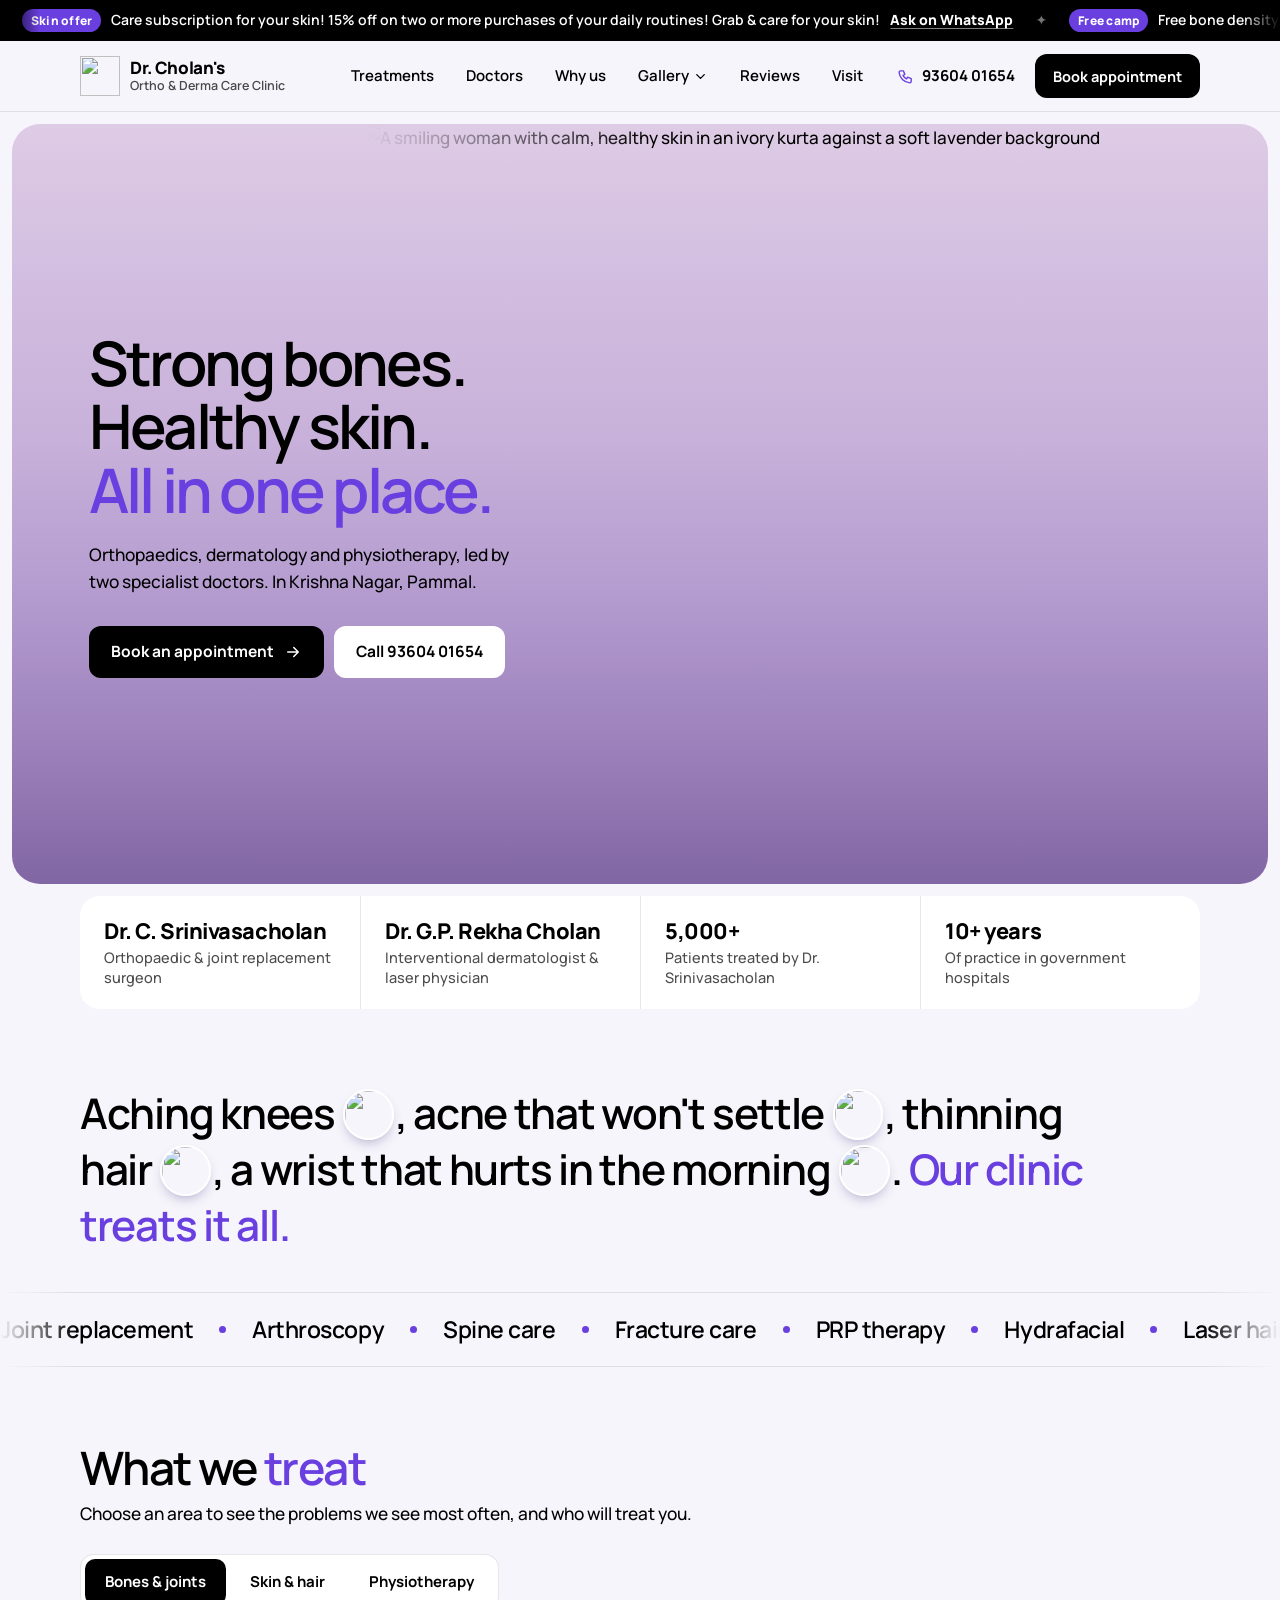
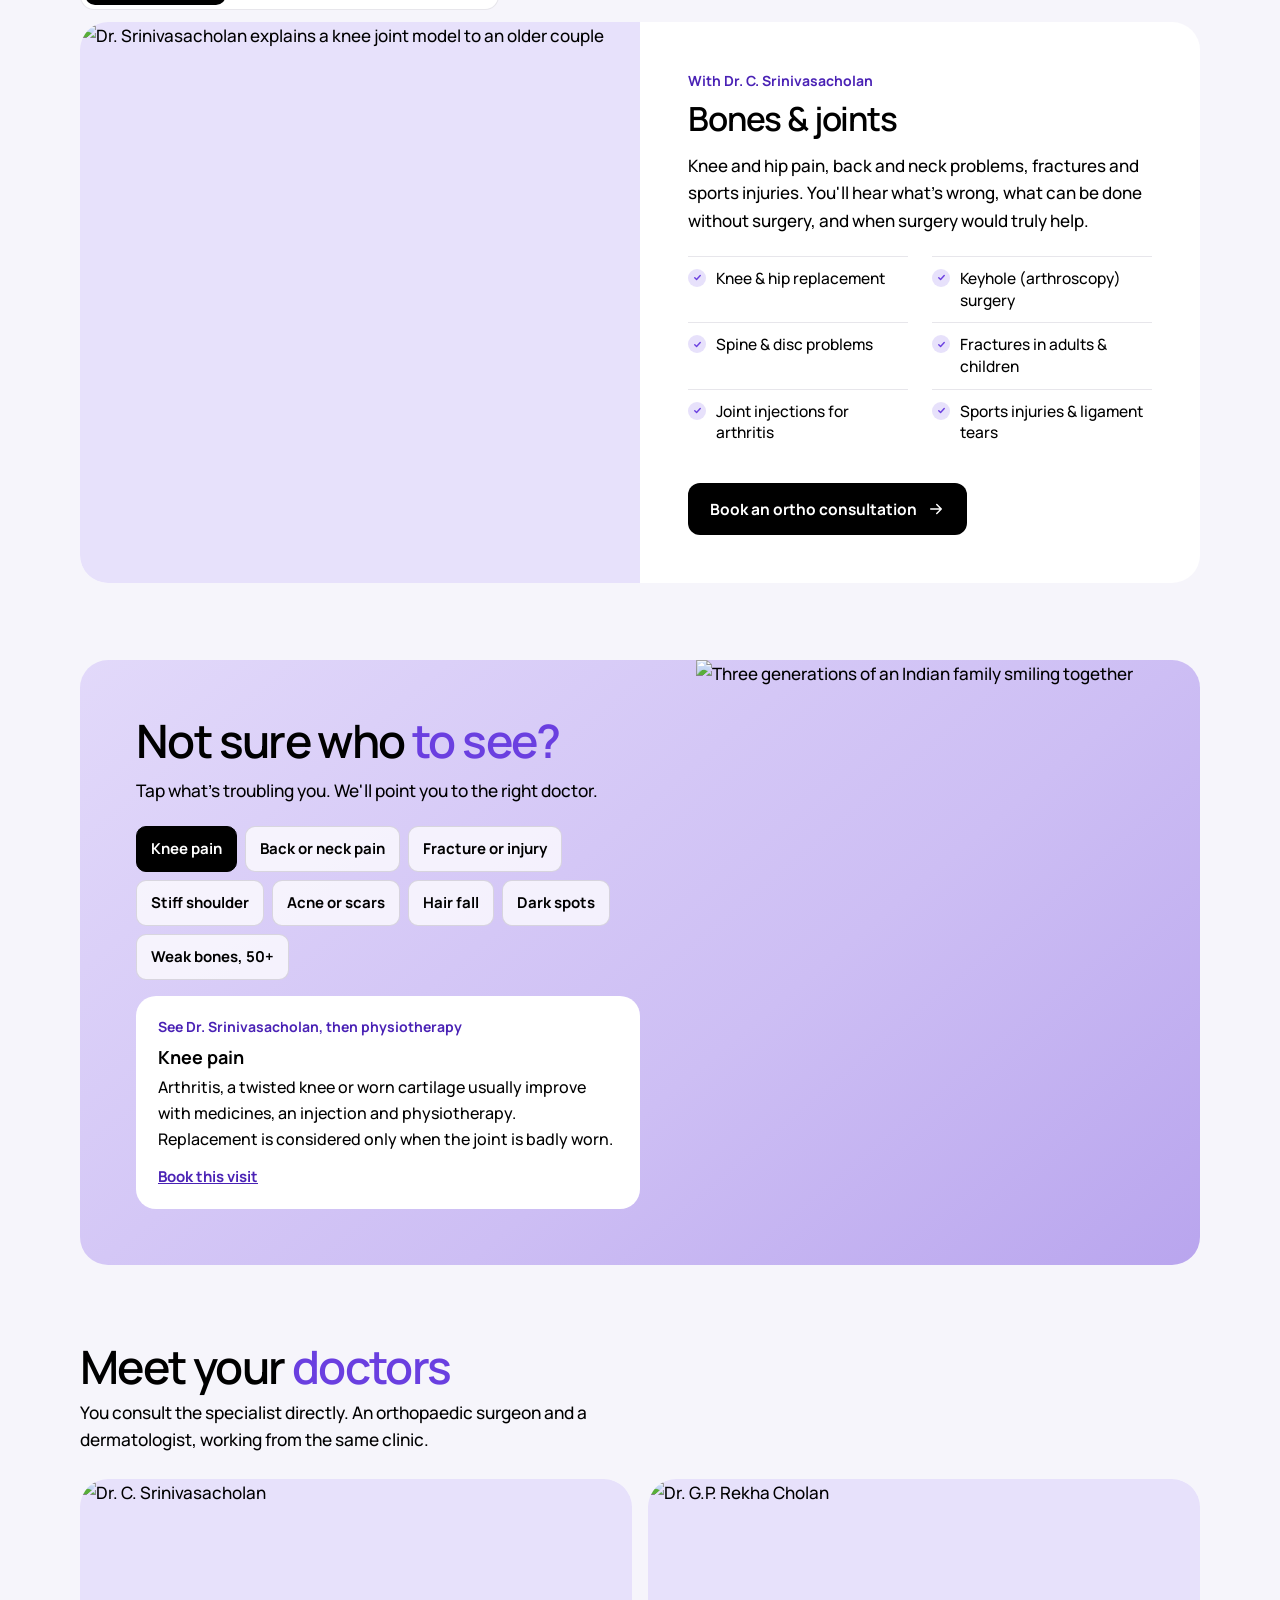
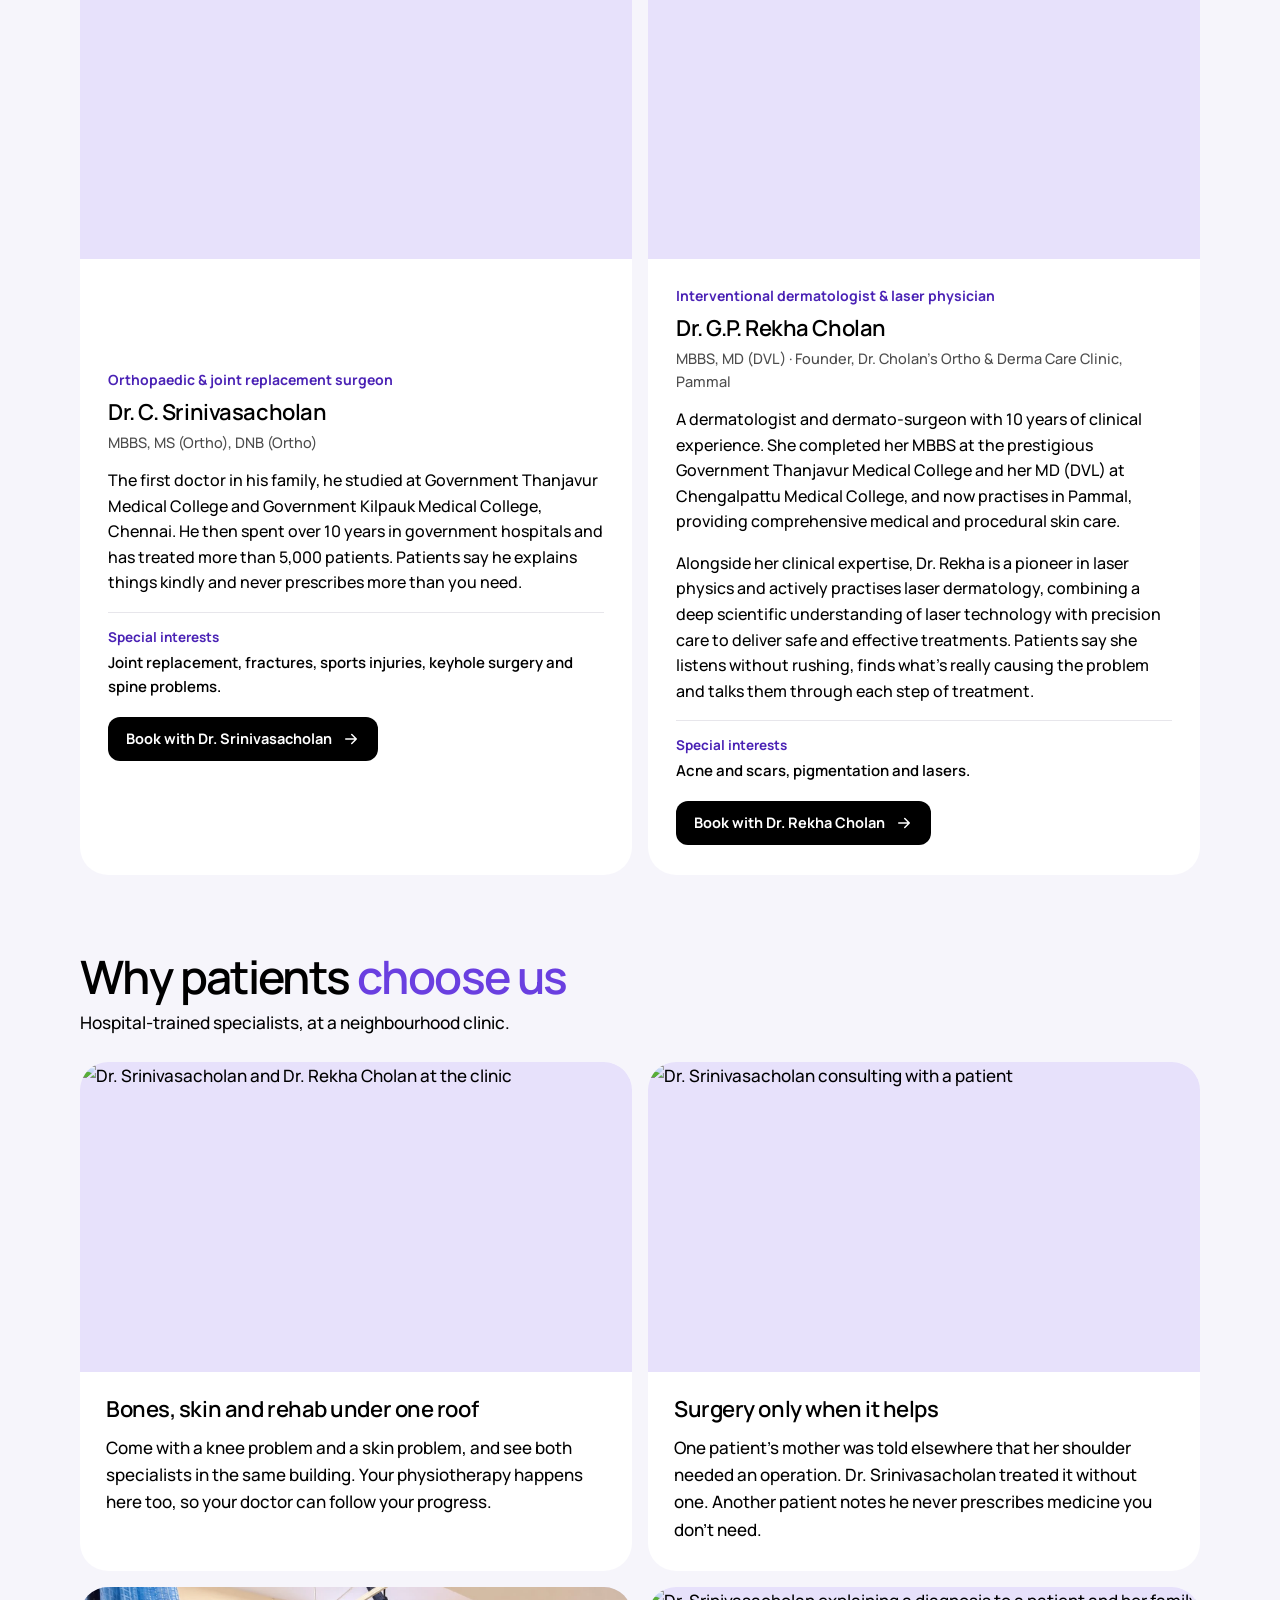
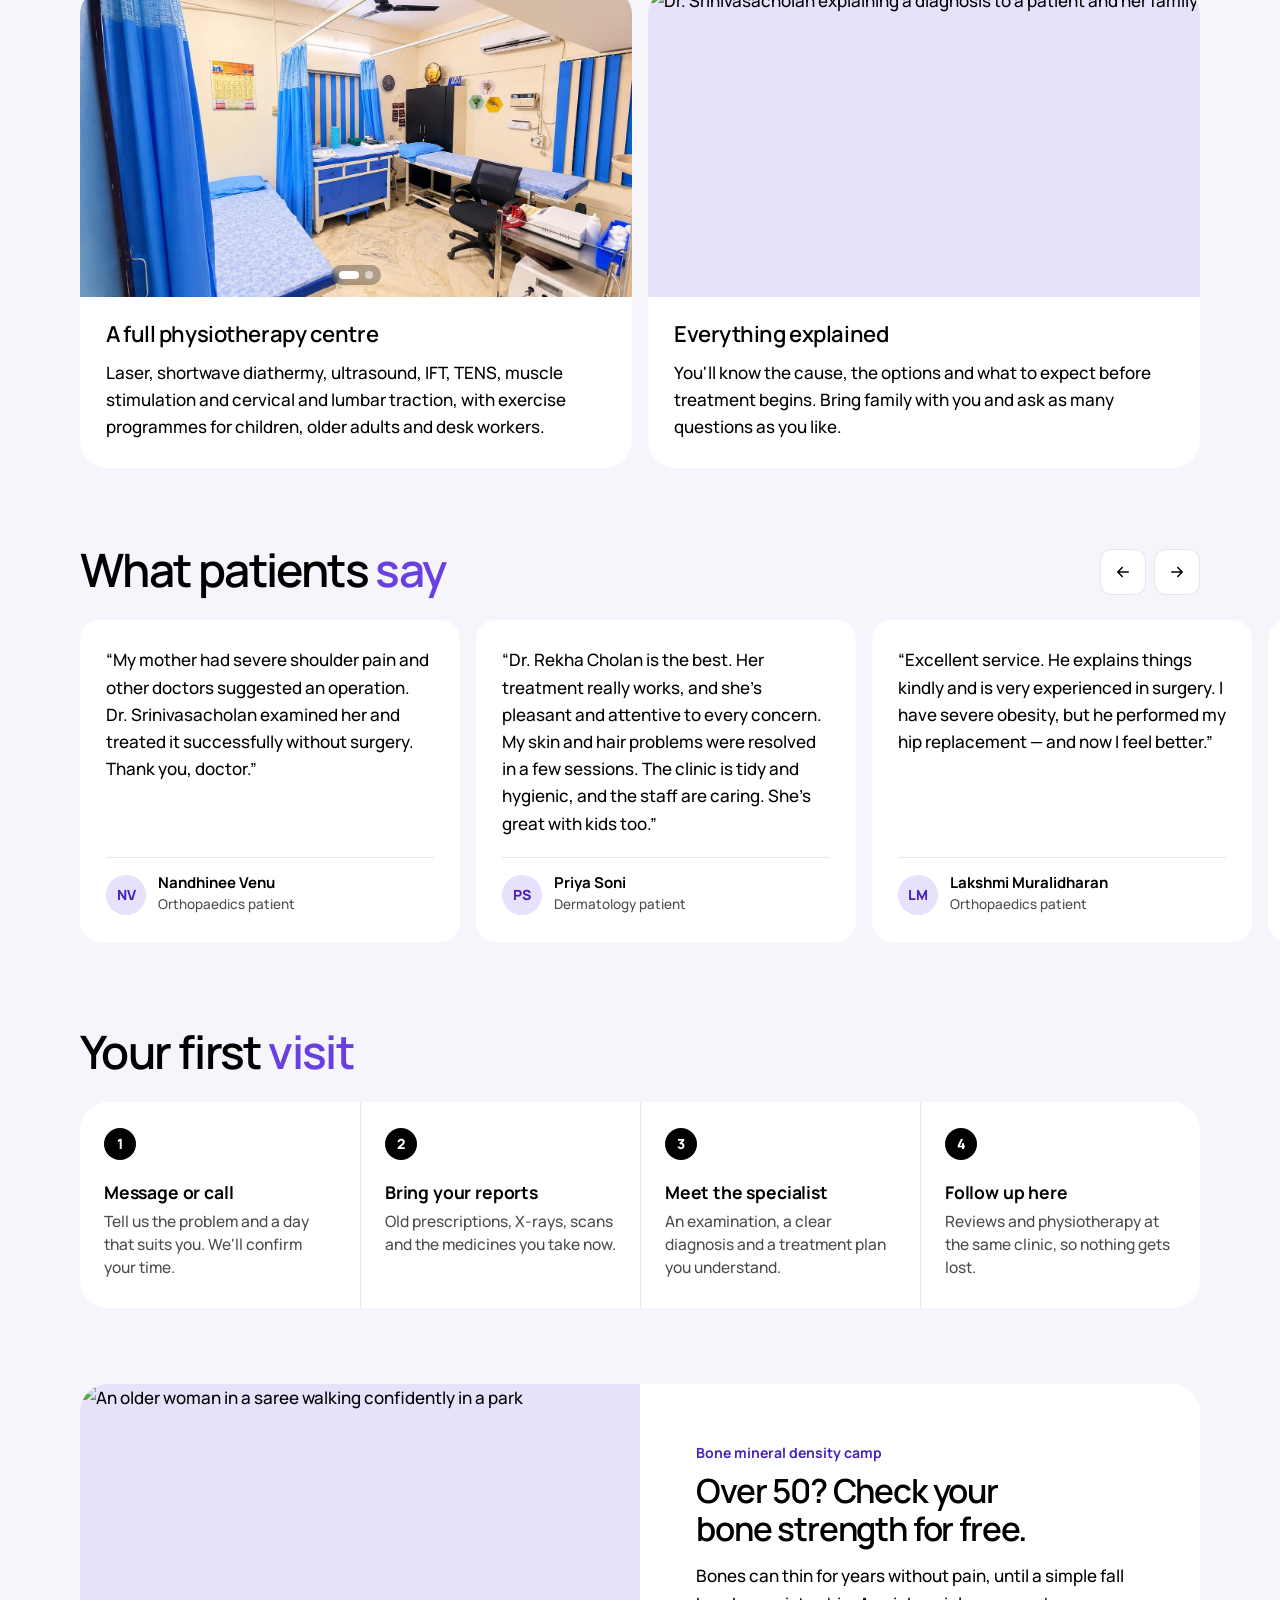
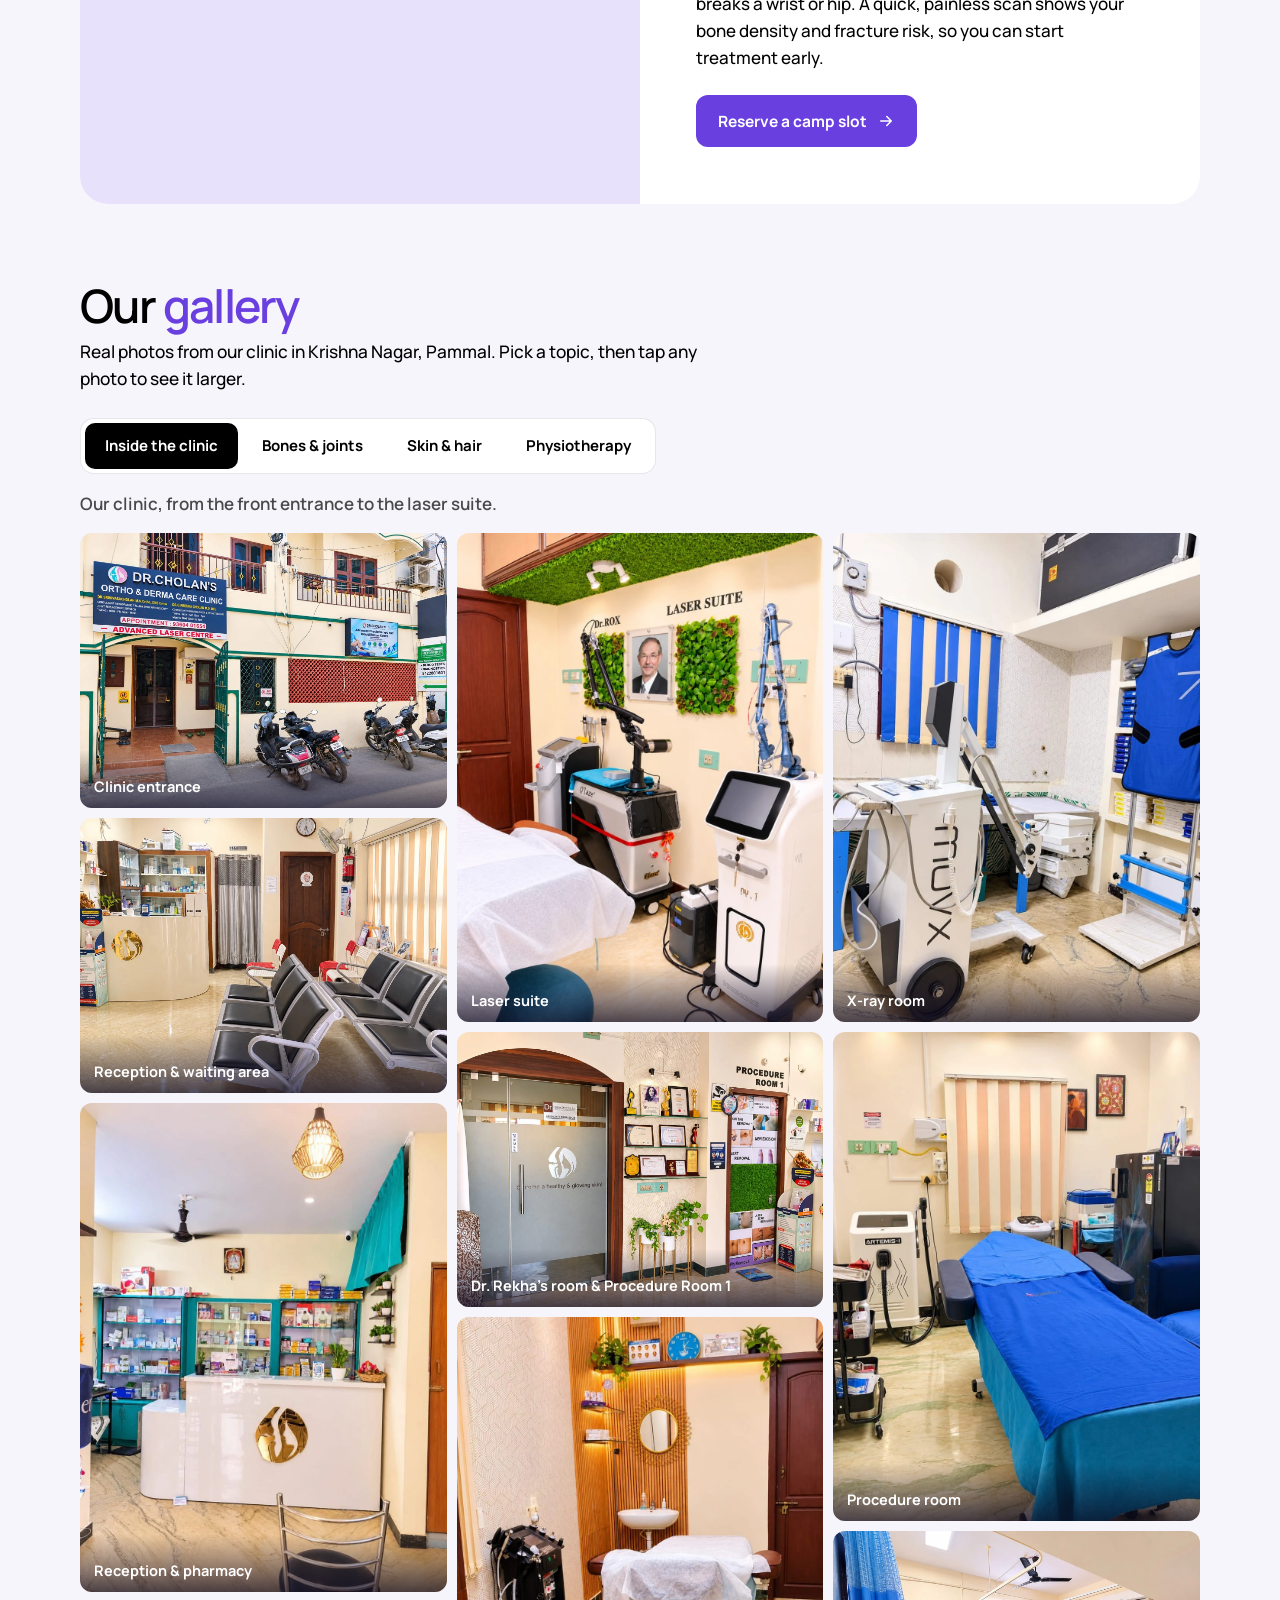
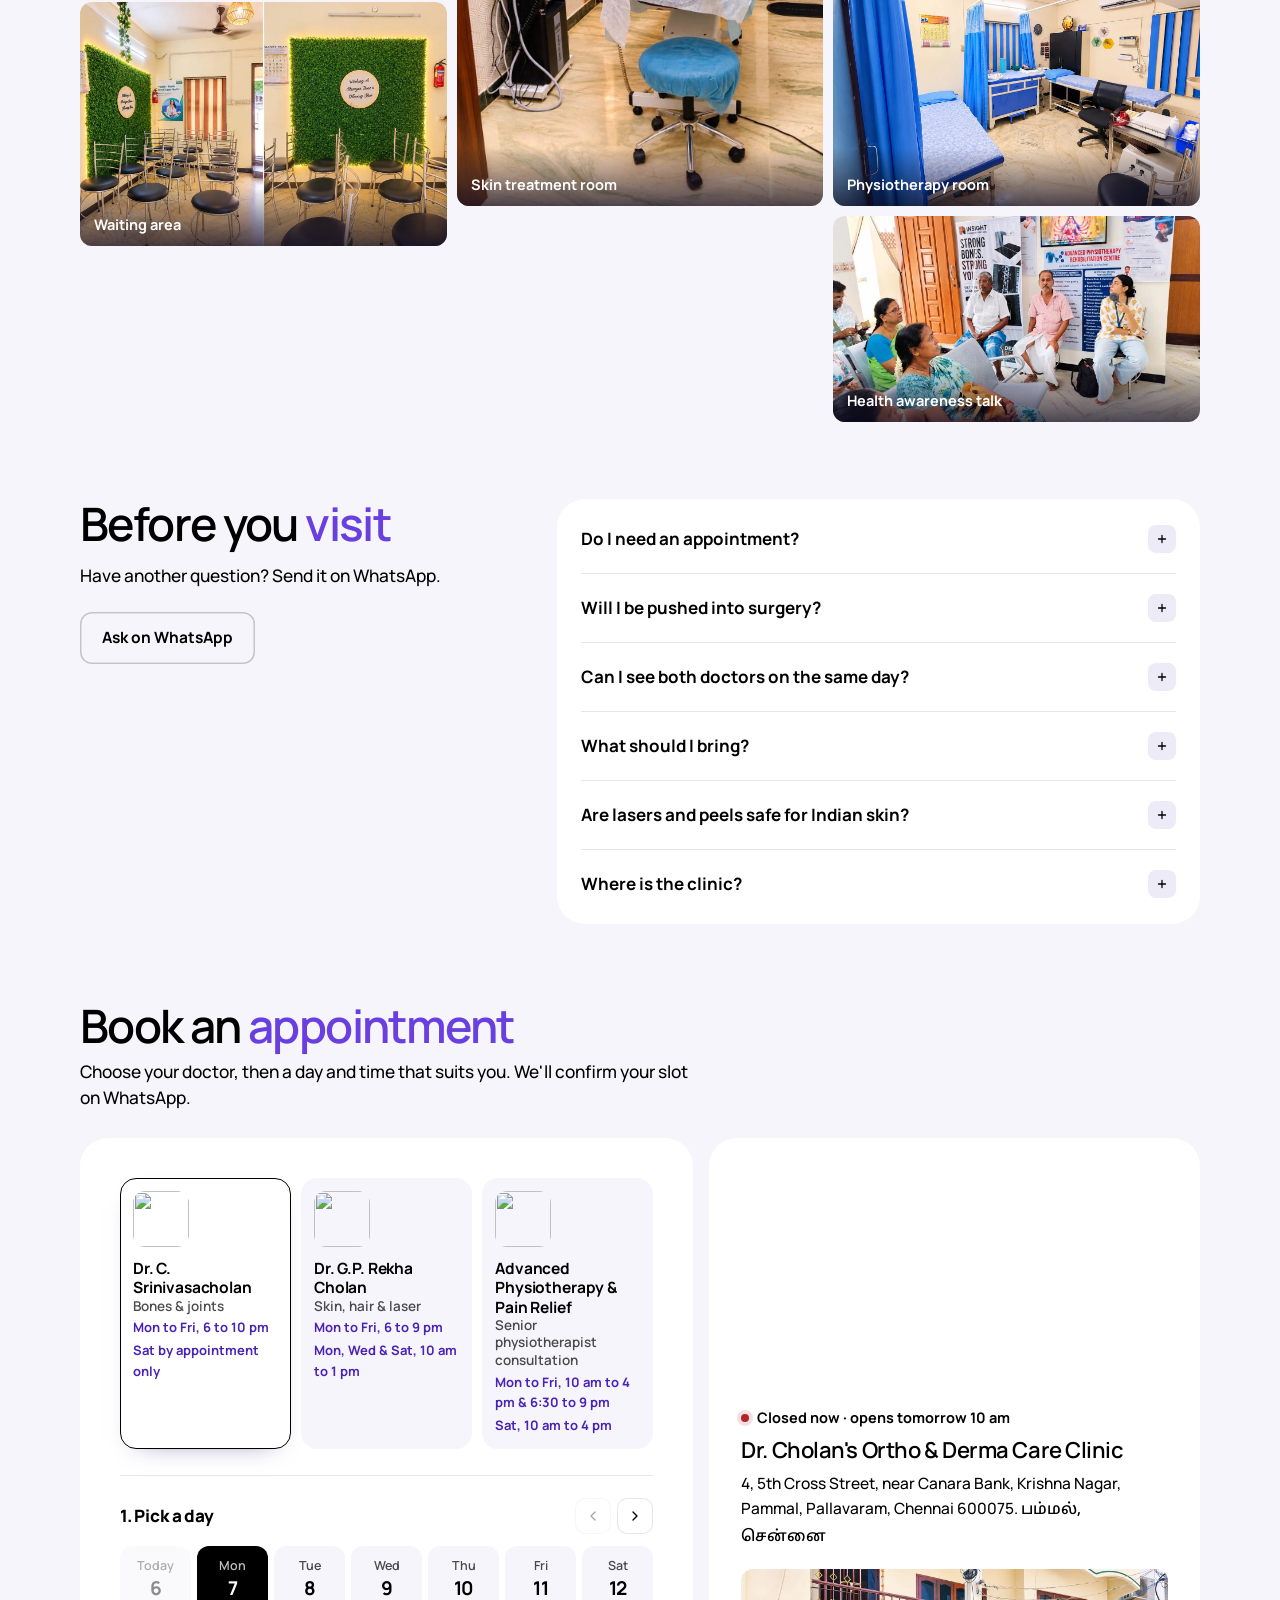
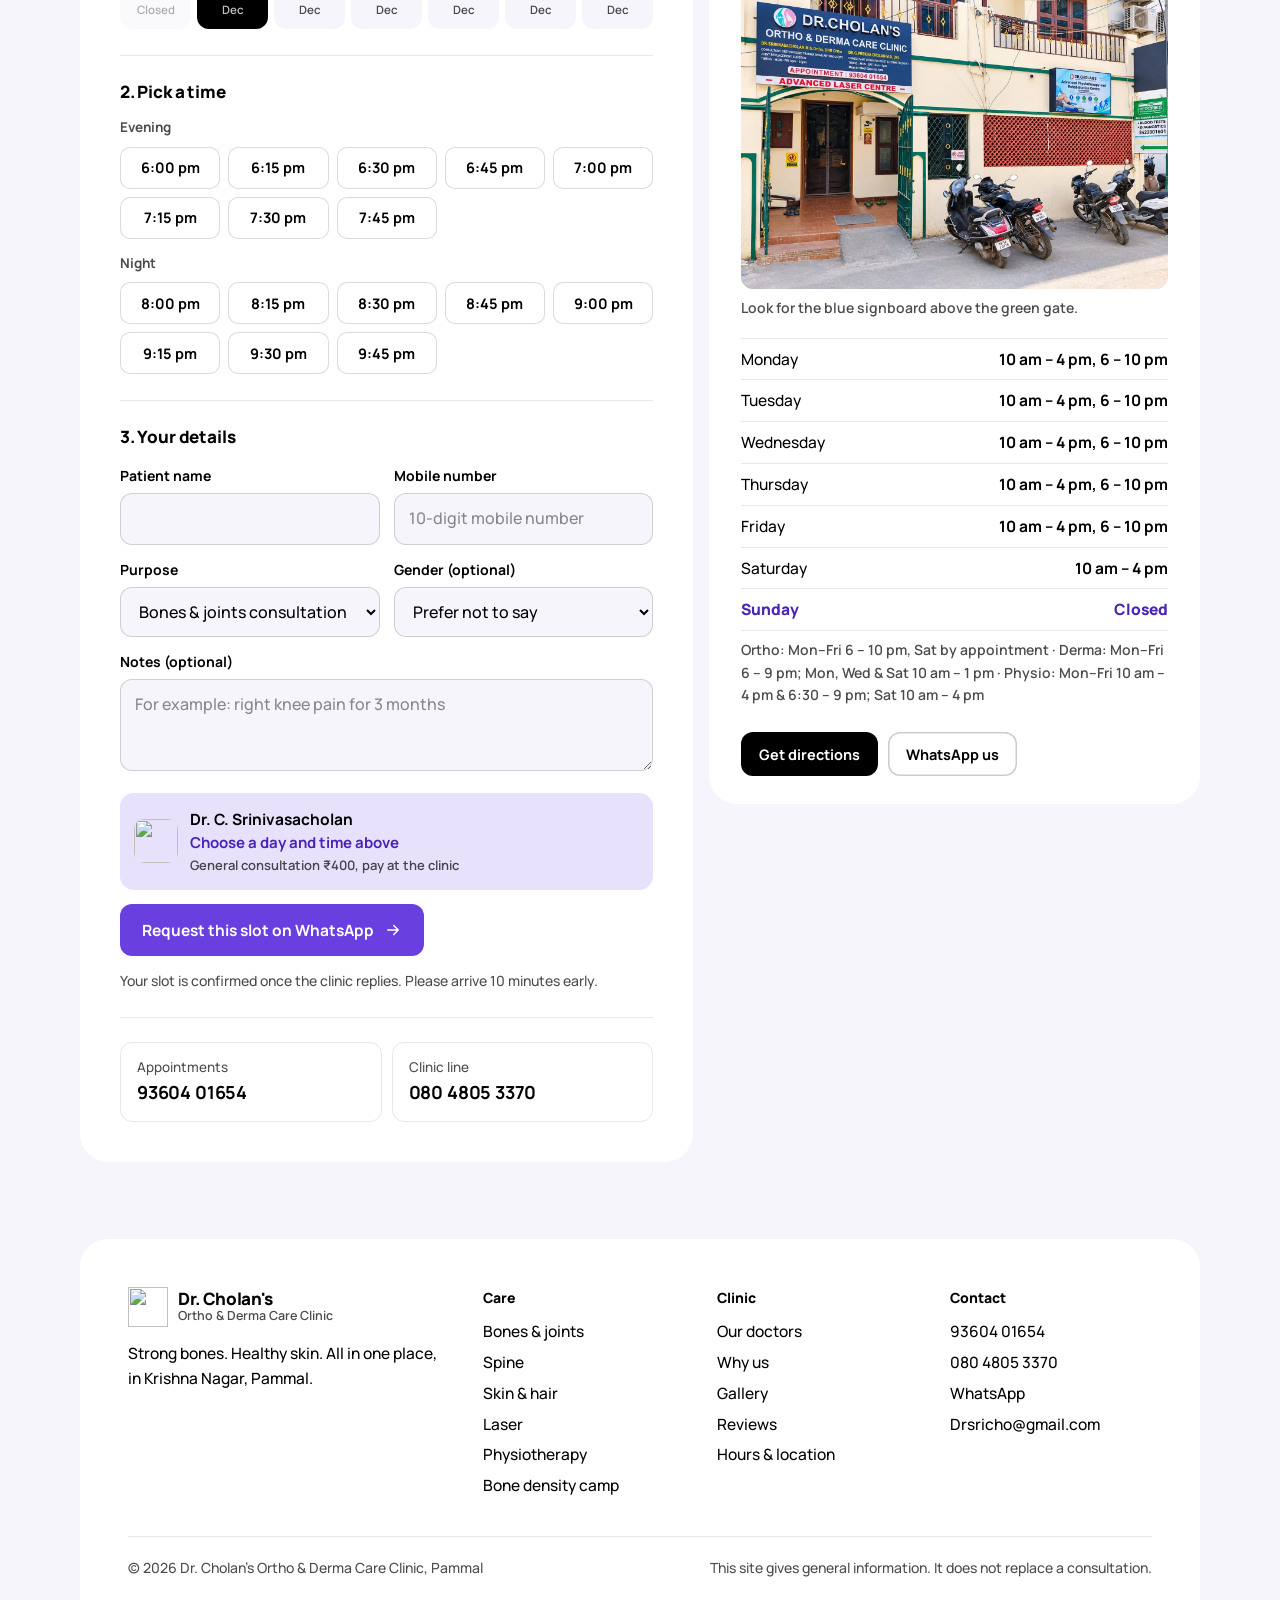
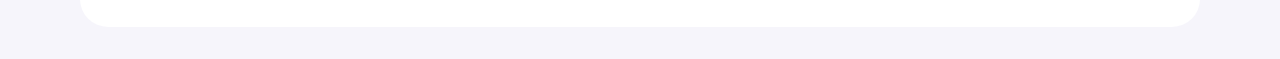
==== commit 19a51785: "Add scrolling special offers strip at the top of the site Offers live in one editable list in site/d" ====
--- a/site/index.html
+++ b/site/index.html
@@ -14,7 +14,7 @@
 <link rel="preconnect" href="https://fonts.gstatic.com" crossorigin>
 <link href="https://fonts.googleapis.com/css2?family=Manrope:wght@400;500;600;700;800&family=Noto+Sans+Tamil:wght@500&display=swap" rel="stylesheet">
 <link rel="preload" as="image" href="img/hero.webp">
-<link rel="stylesheet" href="styles.css?v=10">
+<link rel="stylesheet" href="styles.css?v=12">
 <script type="application/ld+json">
 {
   "@context": "https://schema.org",
@@ -39,7 +39,7 @@
 <body>
 <a class="skip" href="#main">Skip to content</a>
 
-<div class="announce">
+<div class="announce" id="offers" role="region" aria-label="Special offers">
   <span class="announce-long">Free bone density check for adults over 50 at our camp.</span>
   <span class="announce-short">Free bone density check, 50+.</span>
   <a href="#camp">Reserve a slot</a>
@@ -381,17 +381,13 @@
       <div class="g-panel" role="tabpanel" id="gpanel-ortho" aria-labelledby="gtab-ortho" hidden>
         <p class="g-note">Orthopaedic care with Dr. C. Srinivasacholan, with X-ray and bone density scans on site.</p>
         <div class="gallery">
-          <figure><button type="button" class="g-open" aria-label="View larger: Explaining a knee problem"><img src="img/doc-s-consult.webp" alt="Dr. Srinivasacholan explains a knee joint model to an older couple" loading="lazy"></button><figcaption>Explaining a knee problem</figcaption></figure>
           <figure><button type="button" class="g-open" aria-label="View larger: X-ray on site"><img src="img/xray-room.webp" width="960" height="1280" alt="The X-ray room with a mobile X-ray machine, lead apron and stand" loading="lazy"></button><figcaption>X-ray on site</figcaption></figure>
           <figure><button type="button" class="g-open" aria-label="View larger: Bone density scan"><img src="img/physio-bone-scan.webp" width="1280" height="720" alt="A patient's heel being scanned on a bone density machine" loading="lazy"></button><figcaption>Bone density scan</figcaption></figure>
-          <figure><button type="button" class="g-open" aria-label="View larger: Talking a family through the plan"><img src="img/gallery-17.webp" alt="Dr. Srinivasacholan explaining a diagnosis to a patient and her family" loading="lazy"></button><figcaption>Talking a family through the plan</figcaption></figure>
-          <figure><button type="button" class="g-open" aria-label="View larger: Dr. Srinivasacholan"><img src="img/gallery-10.webp" alt="Dr. Srinivasacholan at his desk" loading="lazy"></button><figcaption>Dr. Srinivasacholan</figcaption></figure>
         </div>
       </div>
       <div class="g-panel" role="tabpanel" id="gpanel-derma" aria-labelledby="gtab-derma" hidden>
         <p class="g-note">Skin, hair and laser care with Dr. G.P. Rekha Cholan.</p>
         <div class="gallery">
-          <figure><button type="button" class="g-open" aria-label="View larger: Close skin check"><img src="img/doc-r-consult.webp" alt="Dr. Rekha Cholan examines a patient's skin with a dermatoscope" loading="lazy"></button><figcaption>Close skin check</figcaption></figure>
           <figure><button type="button" class="g-open" aria-label="View larger: Dr. Rekha's room &amp; Procedure Room 1"><img src="img/derma-procedure-room-1.webp" width="1448" height="1086" alt="Dr. Rekha Cholan's consultation room, her awards and certificates, and Procedure Room 1" loading="lazy"></button><figcaption>Dr. Rekha's room &amp; Procedure Room 1</figcaption></figure>
           <figure><button type="button" class="g-open" aria-label="View larger: Laser suite"><img src="img/laser-suite.webp" width="960" height="1280" alt="The laser suite with Q-switched and other laser machines beside a treatment bed" loading="lazy"></button><figcaption>Laser suite</figcaption></figure>
           <figure><button type="button" class="g-open" aria-label="View larger: Hydrafacial &amp; facials"><img src="img/aesthetic-room.webp" width="960" height="1280" alt="A skin treatment room with a hydrafacial machine, treatment bed and wash basin" loading="lazy"></button><figcaption>Hydrafacial &amp; facials</figcaption></figure>
@@ -403,9 +399,6 @@
         <p class="g-note">Our physiotherapy and pain relief centre.</p>
         <div class="gallery">
           <figure><button type="button" class="g-open" aria-label="View larger: Physiotherapy room"><img src="img/physio-room.webp" width="1448" height="1086" alt="The physiotherapy room with curtained treatment beds and therapy machines" loading="lazy"></button><figcaption>Physiotherapy room</figcaption></figure>
-          <figure><button type="button" class="g-open" aria-label="View larger: Treatment beds"><img src="img/gallery-06.webp" alt="Physiotherapy room with treatment beds" loading="lazy"></button><figcaption>Treatment beds</figcaption></figure>
-          <figure><button type="button" class="g-open" aria-label="View larger: A therapy session"><img src="img/gallery-01.webp" alt="A patient receiving physiotherapy" loading="lazy"></button><figcaption>A therapy session</figcaption></figure>
-          <figure><button type="button" class="g-open" aria-label="View larger: Exercise charts for home practice"><img src="img/gallery-07.webp" alt="The clinic's physiotherapy room with exercise charts and treatment beds" loading="lazy"></button><figcaption>Exercise charts for home practice</figcaption></figure>
           <figure><button type="button" class="g-open" aria-label="View larger: Health awareness talk"><img src="img/physio-awareness-talk.webp" width="1280" height="720" alt="Patients listening to a physiotherapist during a health awareness talk at the clinic" loading="lazy"></button><figcaption>Health awareness talk</figcaption></figure>
         </div>
       </div>
@@ -582,7 +575,7 @@
   <a class="primary" href="#book">Book</a>
 </nav>
 
-<script src="data.js?v=5"></script>
+<script src="data.js?v=6"></script>
 <script src="https://cdnjs.cloudflare.com/ajax/libs/gsap/3.12.5/gsap.min.js"></script>
 <script src="https://cdnjs.cloudflare.com/ajax/libs/gsap/3.12.5/ScrollTrigger.min.js"></script>
 <script src="https://cdn.jsdelivr.net/npm/lenis@1.1.13/dist/lenis.min.js"></script>
--- a/site/styles.css
+++ b/site/styles.css
@@ -85,6 +85,21 @@
 .announce a { color: #fff; text-underline-offset: 3px; text-decoration-color: rgba(255,255,255,.5); }
 .announce a:hover { text-decoration-color: #fff; }
 .announce-short { display: none; }
+/* Scrolling offers */
+.announce.ticker { display: block; padding: 0; overflow: hidden; position: relative; cursor: default; }
+.announce.ticker::before, .announce.ticker::after { content: ""; position: absolute; top: 0; bottom: 0; width: 40px; z-index: 1; pointer-events: none; }
+.announce.ticker::before { left: 0; background: linear-gradient(to right, var(--ink), transparent); }
+.announce.ticker::after { right: 0; background: linear-gradient(to left, var(--ink), transparent); }
+.offers-track { display: flex; width: max-content; animation: offers-scroll var(--offers-time, 30s) linear infinite; }
+.announce.ticker:hover .offers-track, .announce.ticker:focus-within .offers-track, .announce.ticker.paused .offers-track { animation-play-state: paused; }
+.offer { display: inline-flex; align-items: center; gap: 10px; padding: 9px 0 9px 22px; }
+.offer-tag { padding: 2px 9px; border-radius: 999px; background: var(--violet); color: #fff; font-size: 12px; font-weight: 800; letter-spacing: .02em; }
+.offer a { font-weight: 800; }
+.offer-dot { font-style: normal; color: rgba(255,255,255,.45); margin-left: 12px; }
+@keyframes offers-scroll { from { transform: translateX(0); } to { transform: translateX(-50%); } }
+@media (prefers-reduced-motion: reduce) {
+  .announce.ticker { overflow-x: auto; }
+}
 @media (max-width: 600px) {
   .announce { font-size: 13px; }
   .announce-long { display: none; }
@@ -351,6 +366,7 @@
 /* ---------- Gallery ---------- */
 /* Masonry: every photo keeps its own shape, columns fill without gaps */
 .gallery { columns: 3 240px; column-gap: 10px; }
+.gallery:has(> figure:nth-child(2):last-child) { columns: 2 240px; } /* only two photos: two columns, no empty gap */
 .gallery figure { position: relative; margin: 0 0 10px; border-radius: var(--r-md); overflow: hidden; background: var(--soft); break-inside: avoid; }
 .gallery .g-open { display: block; width: 100%; padding: 0; border: 0; background: none; cursor: zoom-in; }
 .gallery img { display: block; width: 100%; height: auto; transition: transform .6s ease; }
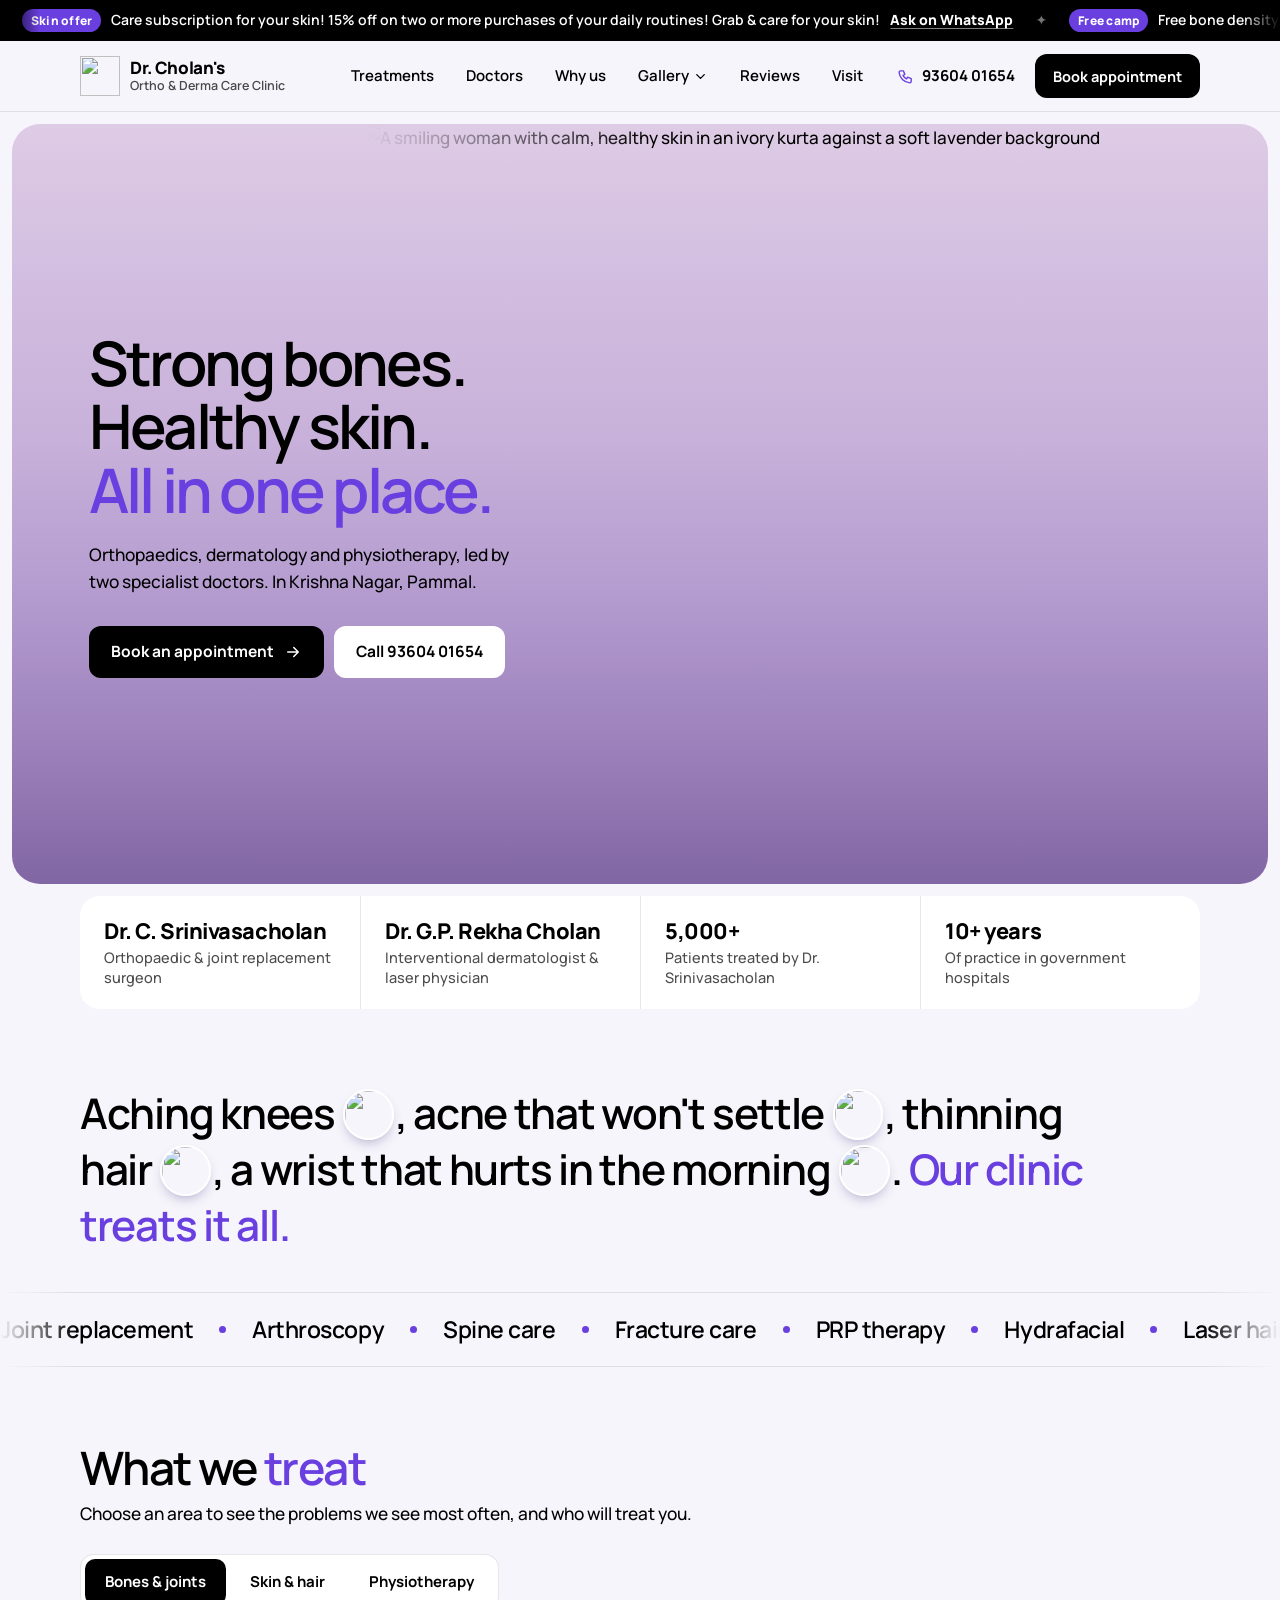
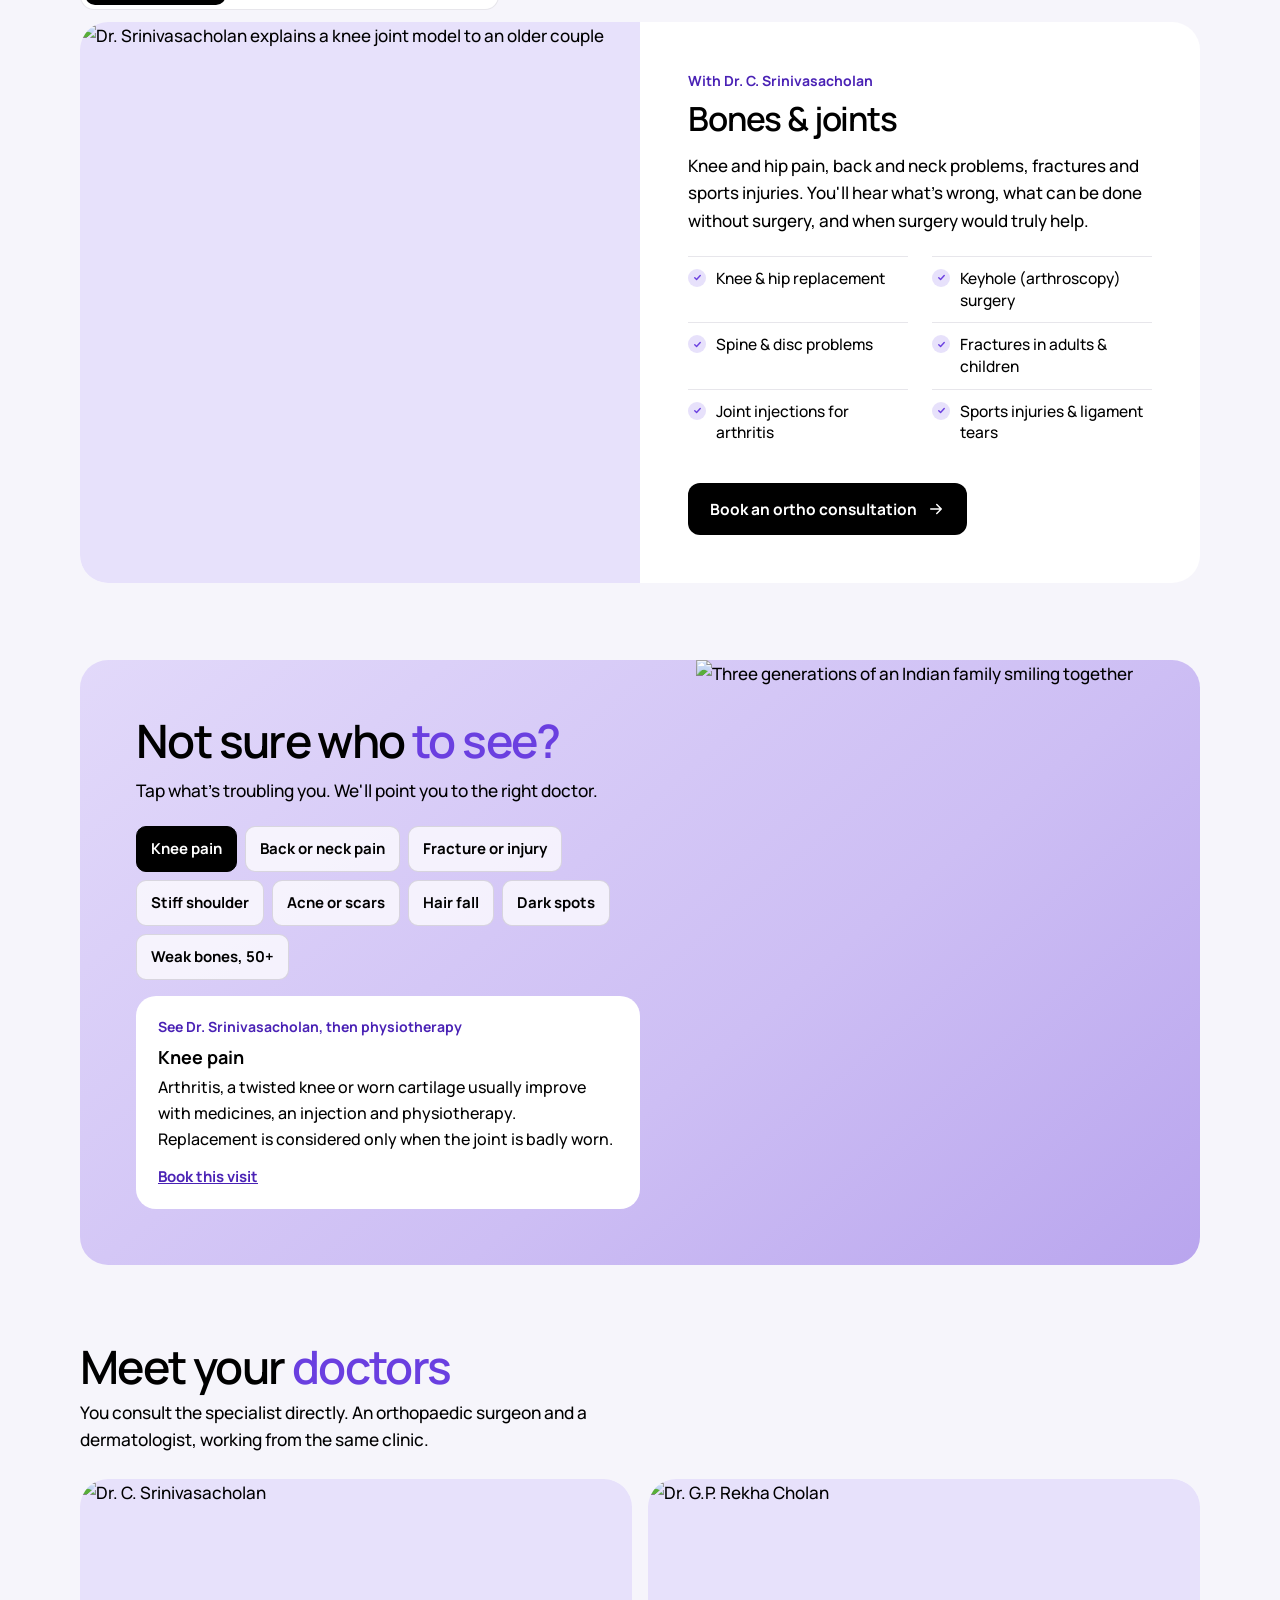
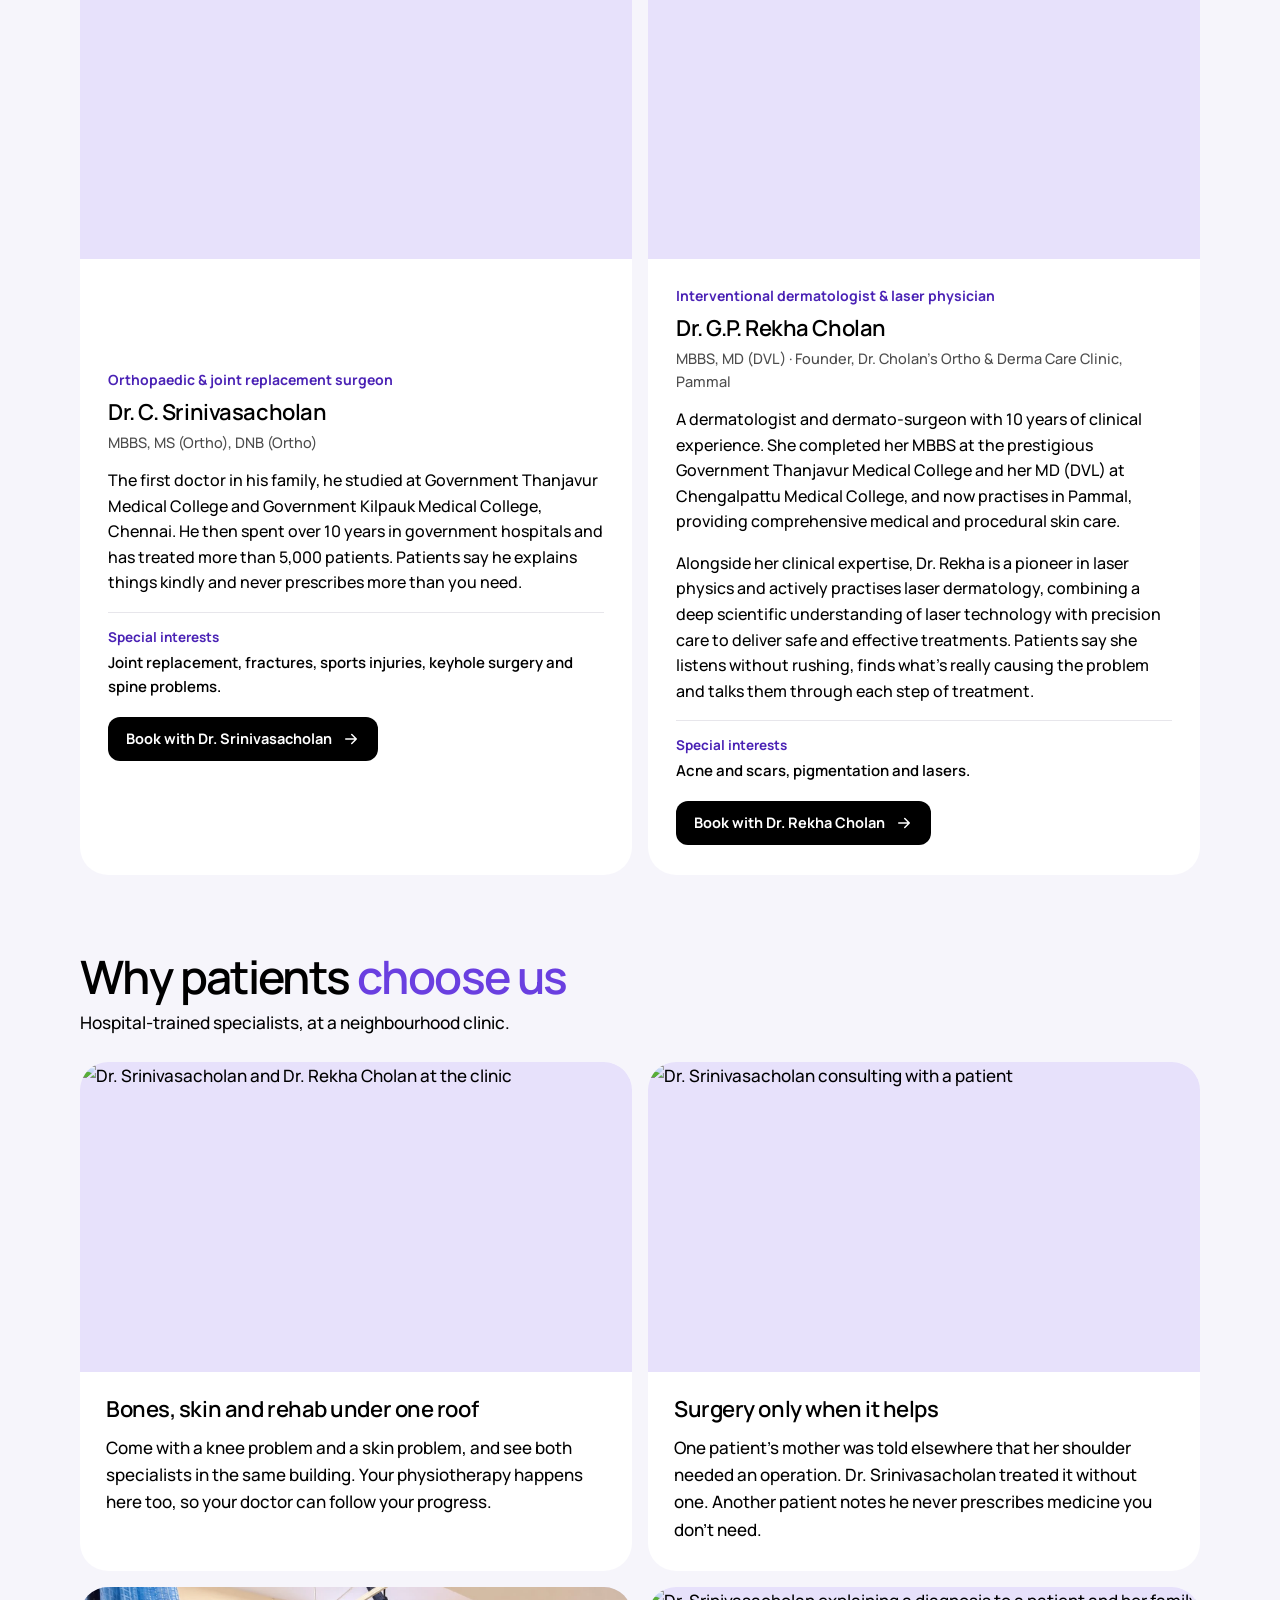
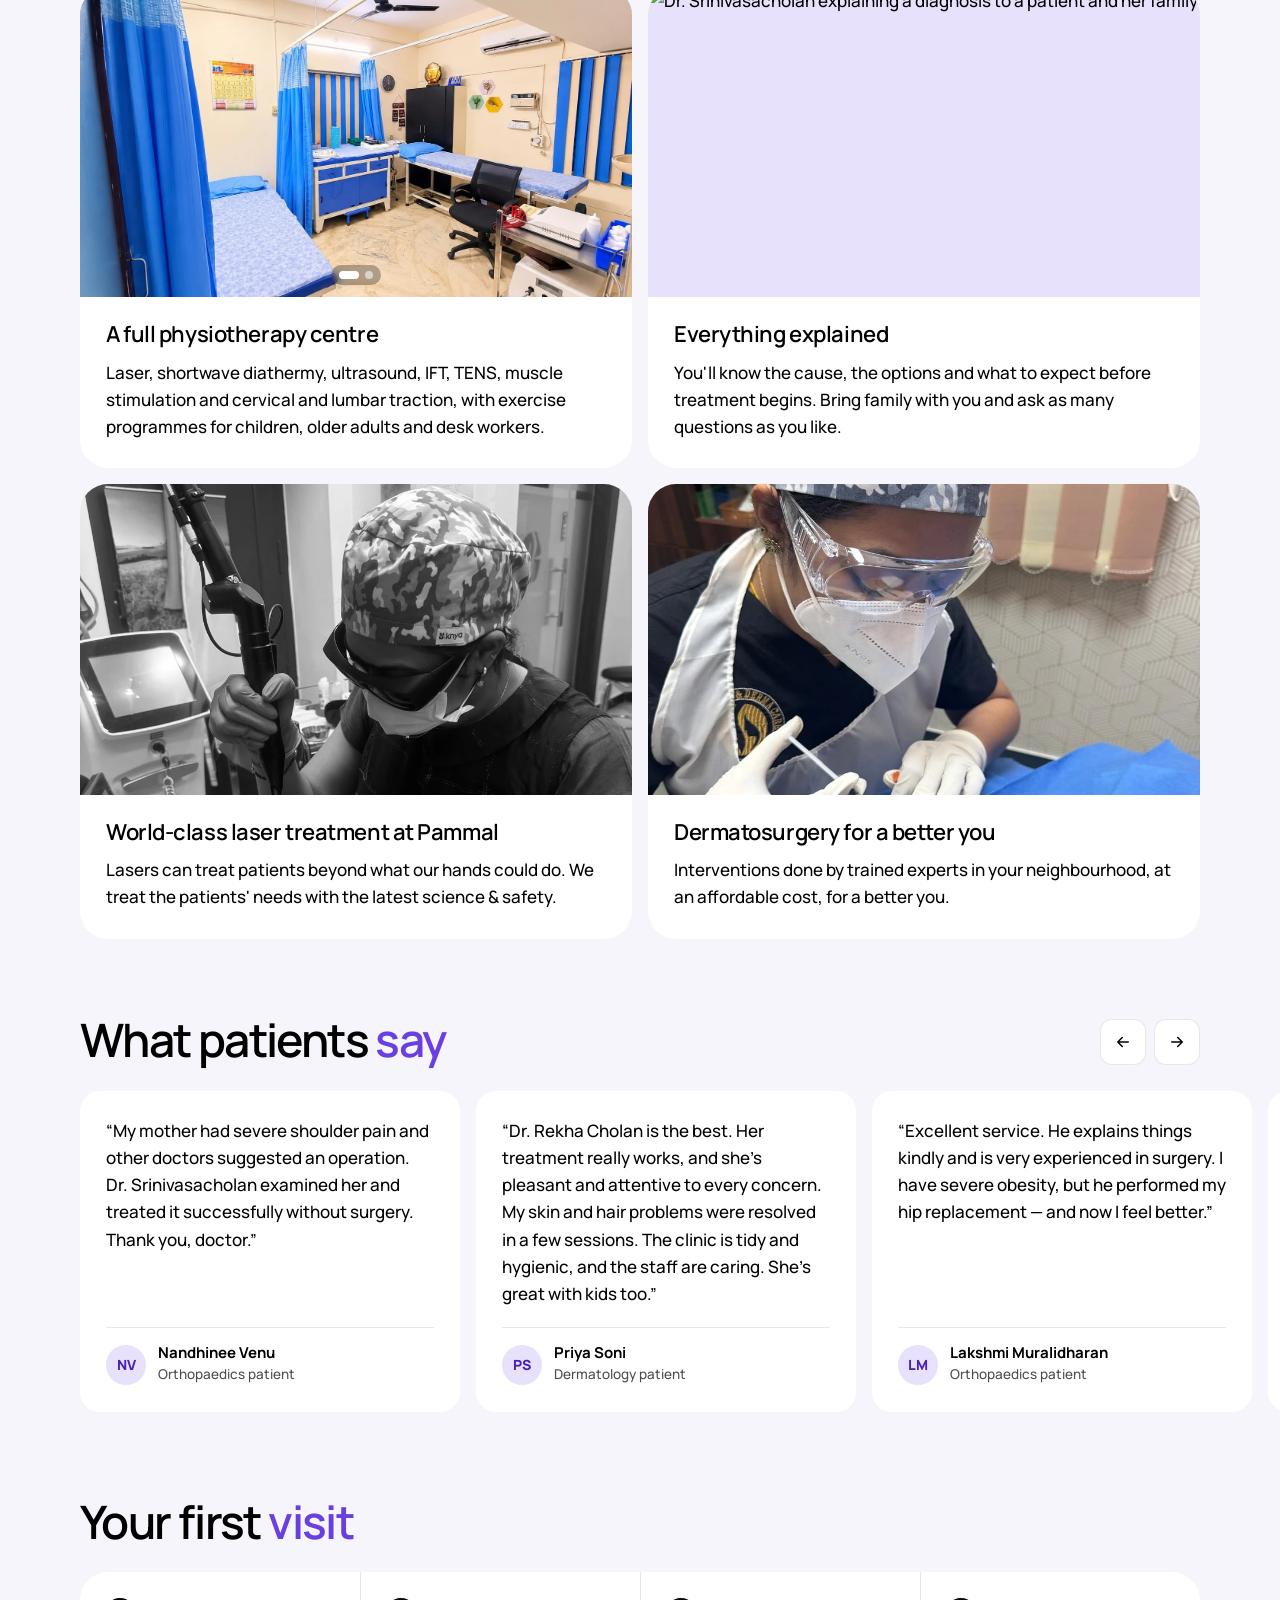
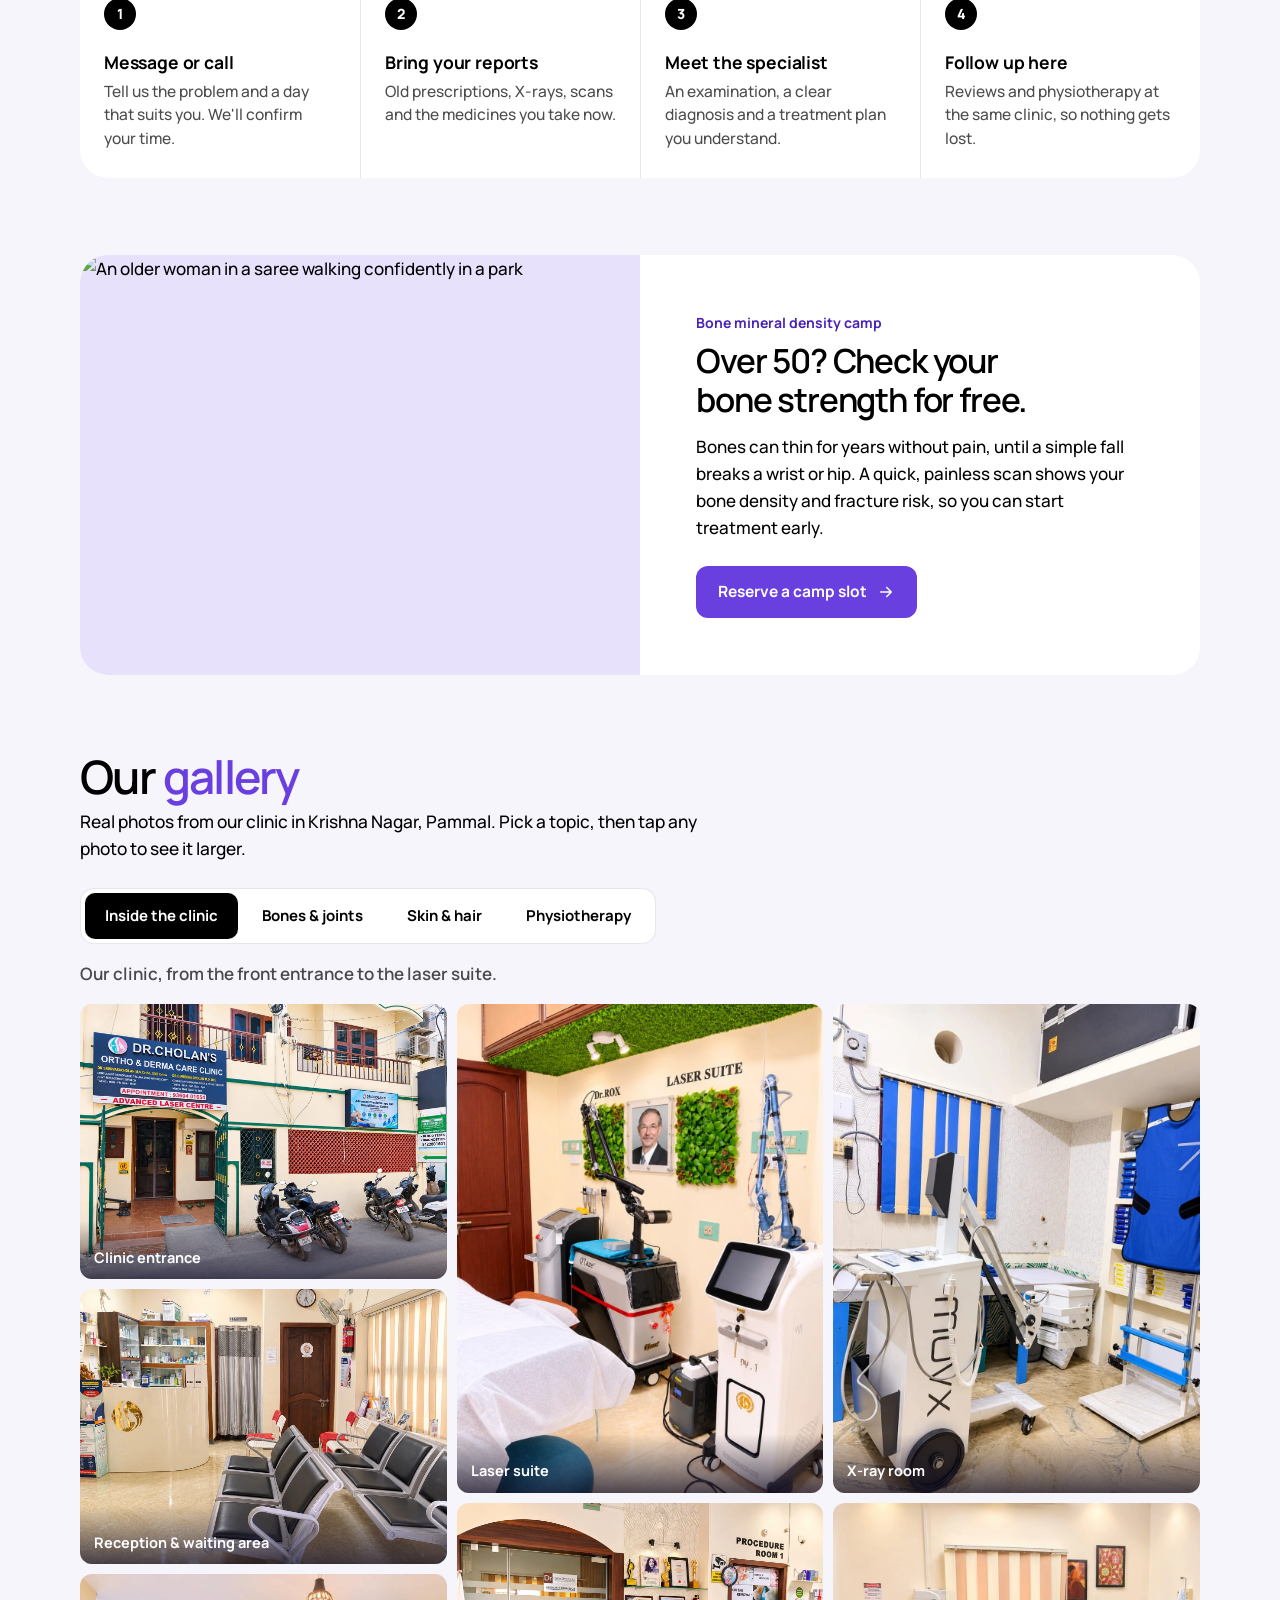
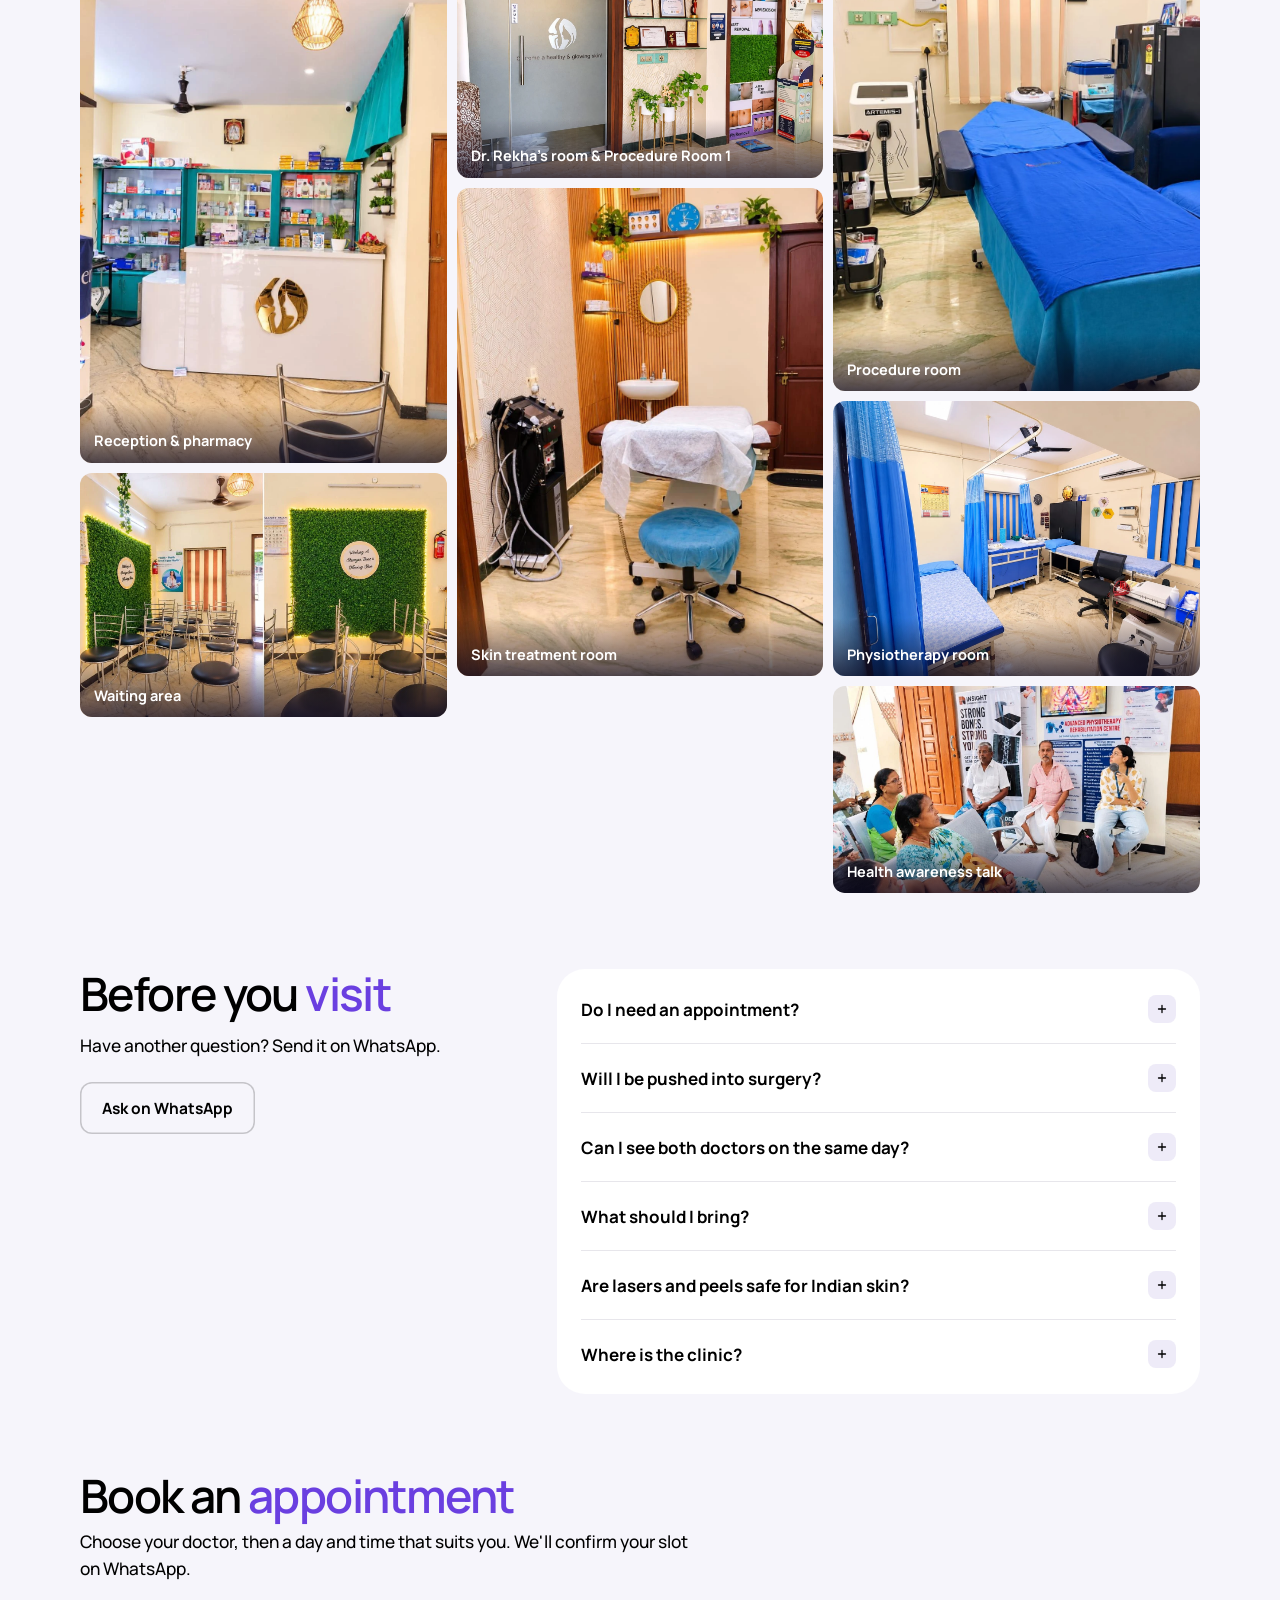
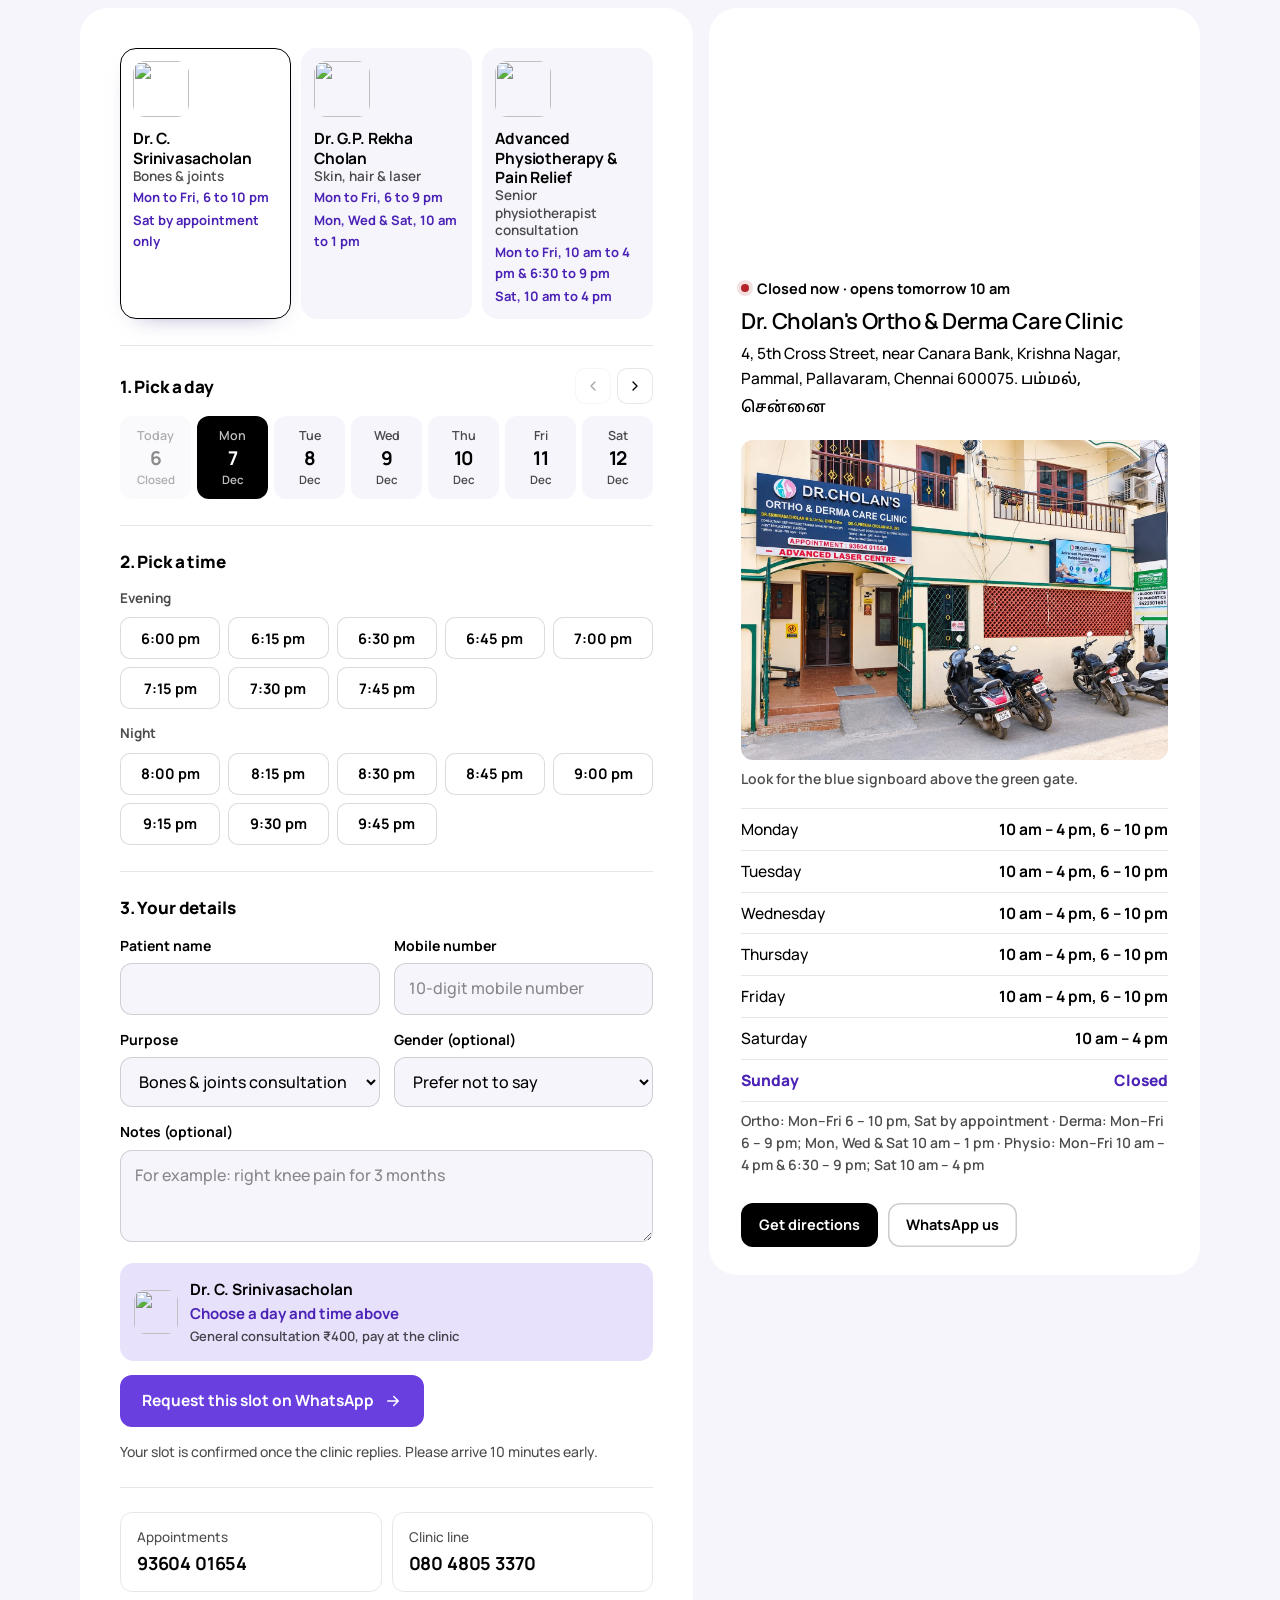
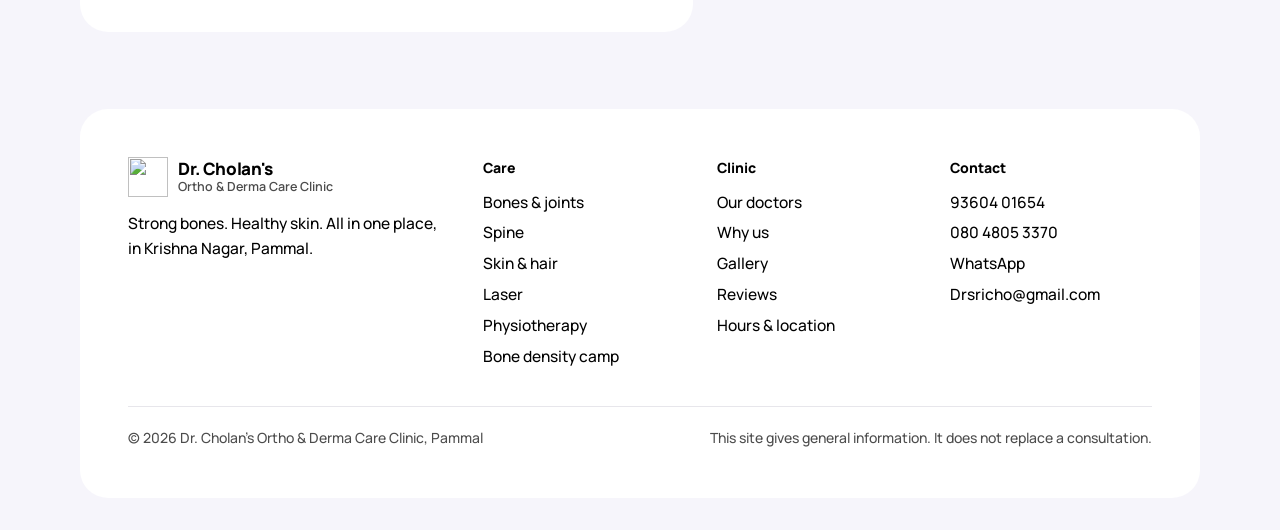
==== commit ce4223c6: "Add laser and dermatosurgery cards to Why patients choose us Co-Authored-By: Claude Opus 5.5 <norepl" ====
--- a/site/index.html
+++ b/site/index.html
@@ -301,6 +301,20 @@
               <p>You'll know the cause, the options and what to expect before treatment begins. Bring family with you and ask as many questions as you like.</p>
             </div>
           </article>
+          <article class="why-card">
+            <div class="img"><img src="img/why-laser.webp" width="959" height="1280" style="object-position: 50% 22%" alt="Dr. Rekha Cholan treating a patient with a laser in the clinic's laser suite" loading="lazy"></div>
+            <div class="txt">
+              <h3 class="t-md">World-class laser treatment at Pammal</h3>
+              <p>Lasers can treat patients beyond what our hands could do. We treat the patients' needs with the latest science &amp; safety.</p>
+            </div>
+          </article>
+          <article class="why-card">
+            <div class="img"><img src="img/why-dermatosurgery.webp" width="960" height="1280" style="object-position: 50% 48%" alt="Dr. Rekha Cholan performing a minor skin procedure, wearing a cap, mask, goggles and gloves" loading="lazy"></div>
+            <div class="txt">
+              <h3 class="t-md">Dermatosurgery for a better you</h3>
+              <p>Interventions done by trained experts in your neighbourhood, at an affordable cost, for a better you.</p>
+            </div>
+          </article>
       </div>
     </div>
   </section>
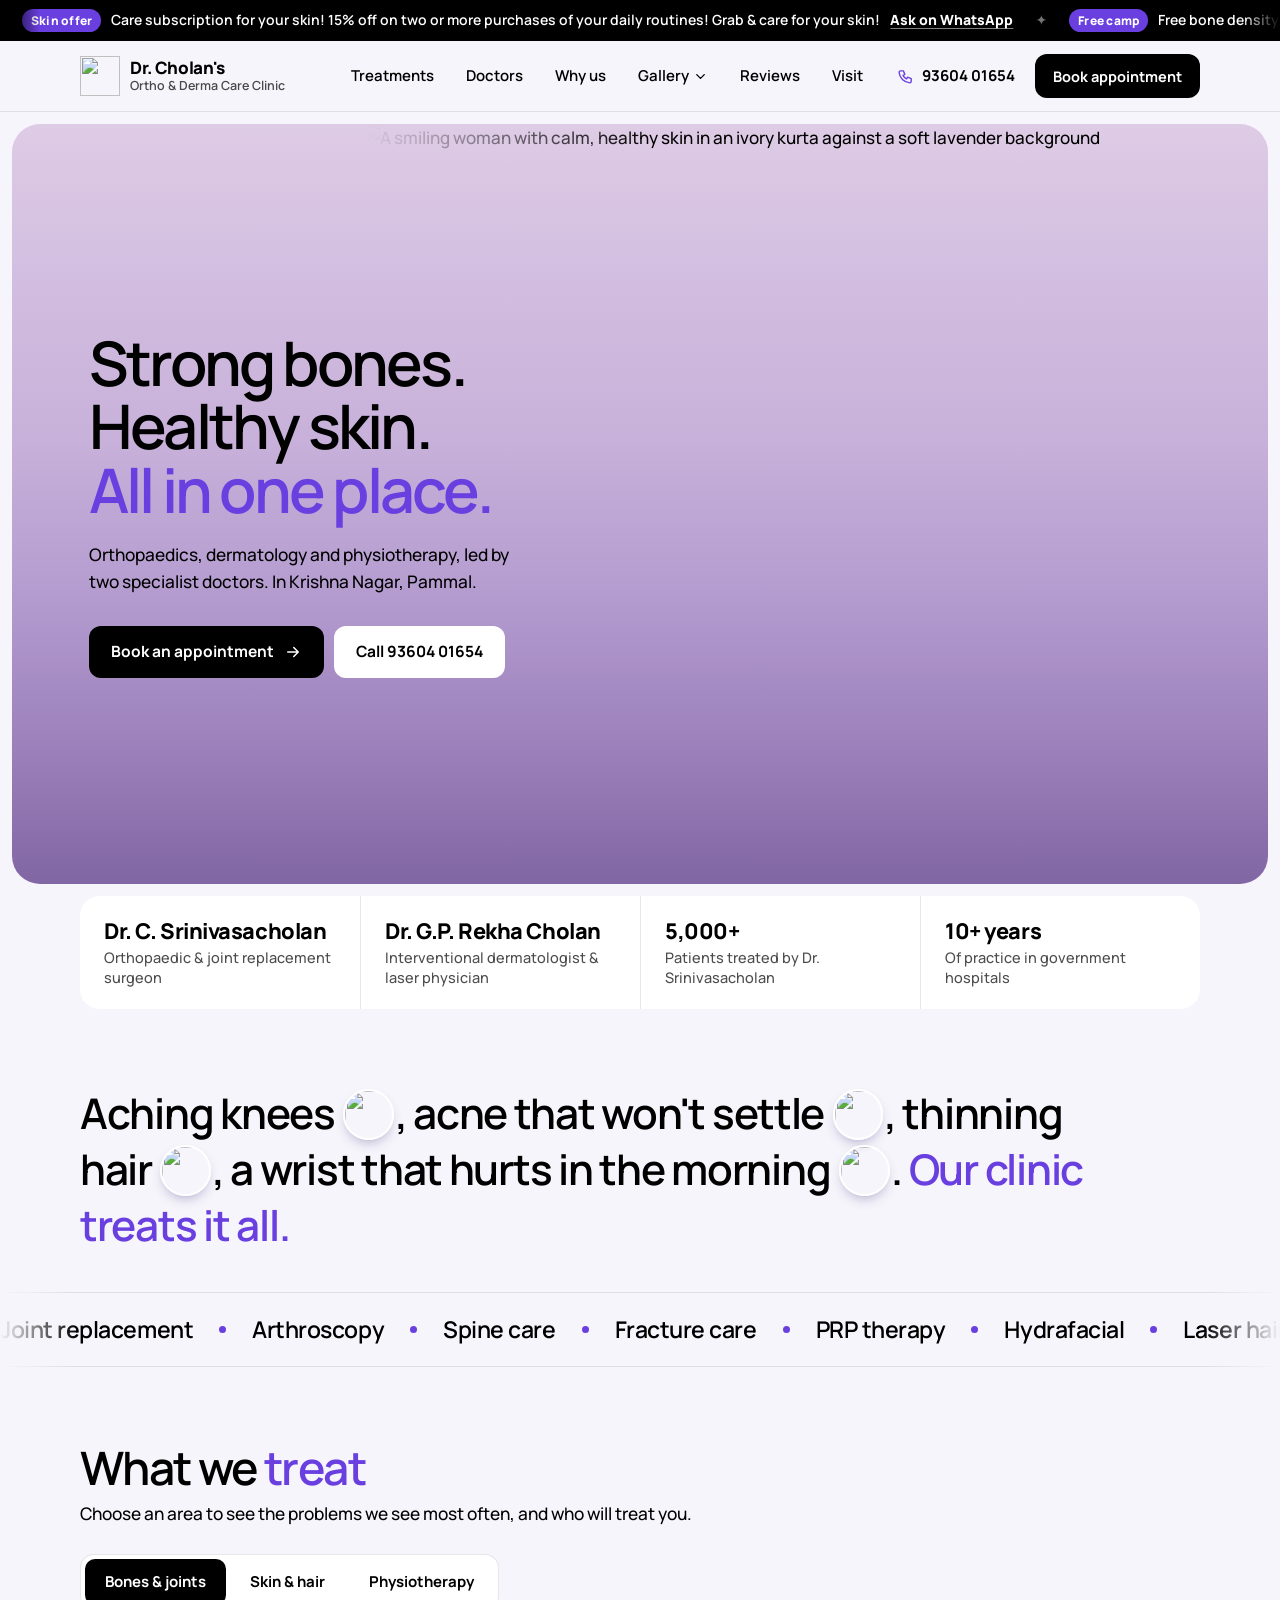
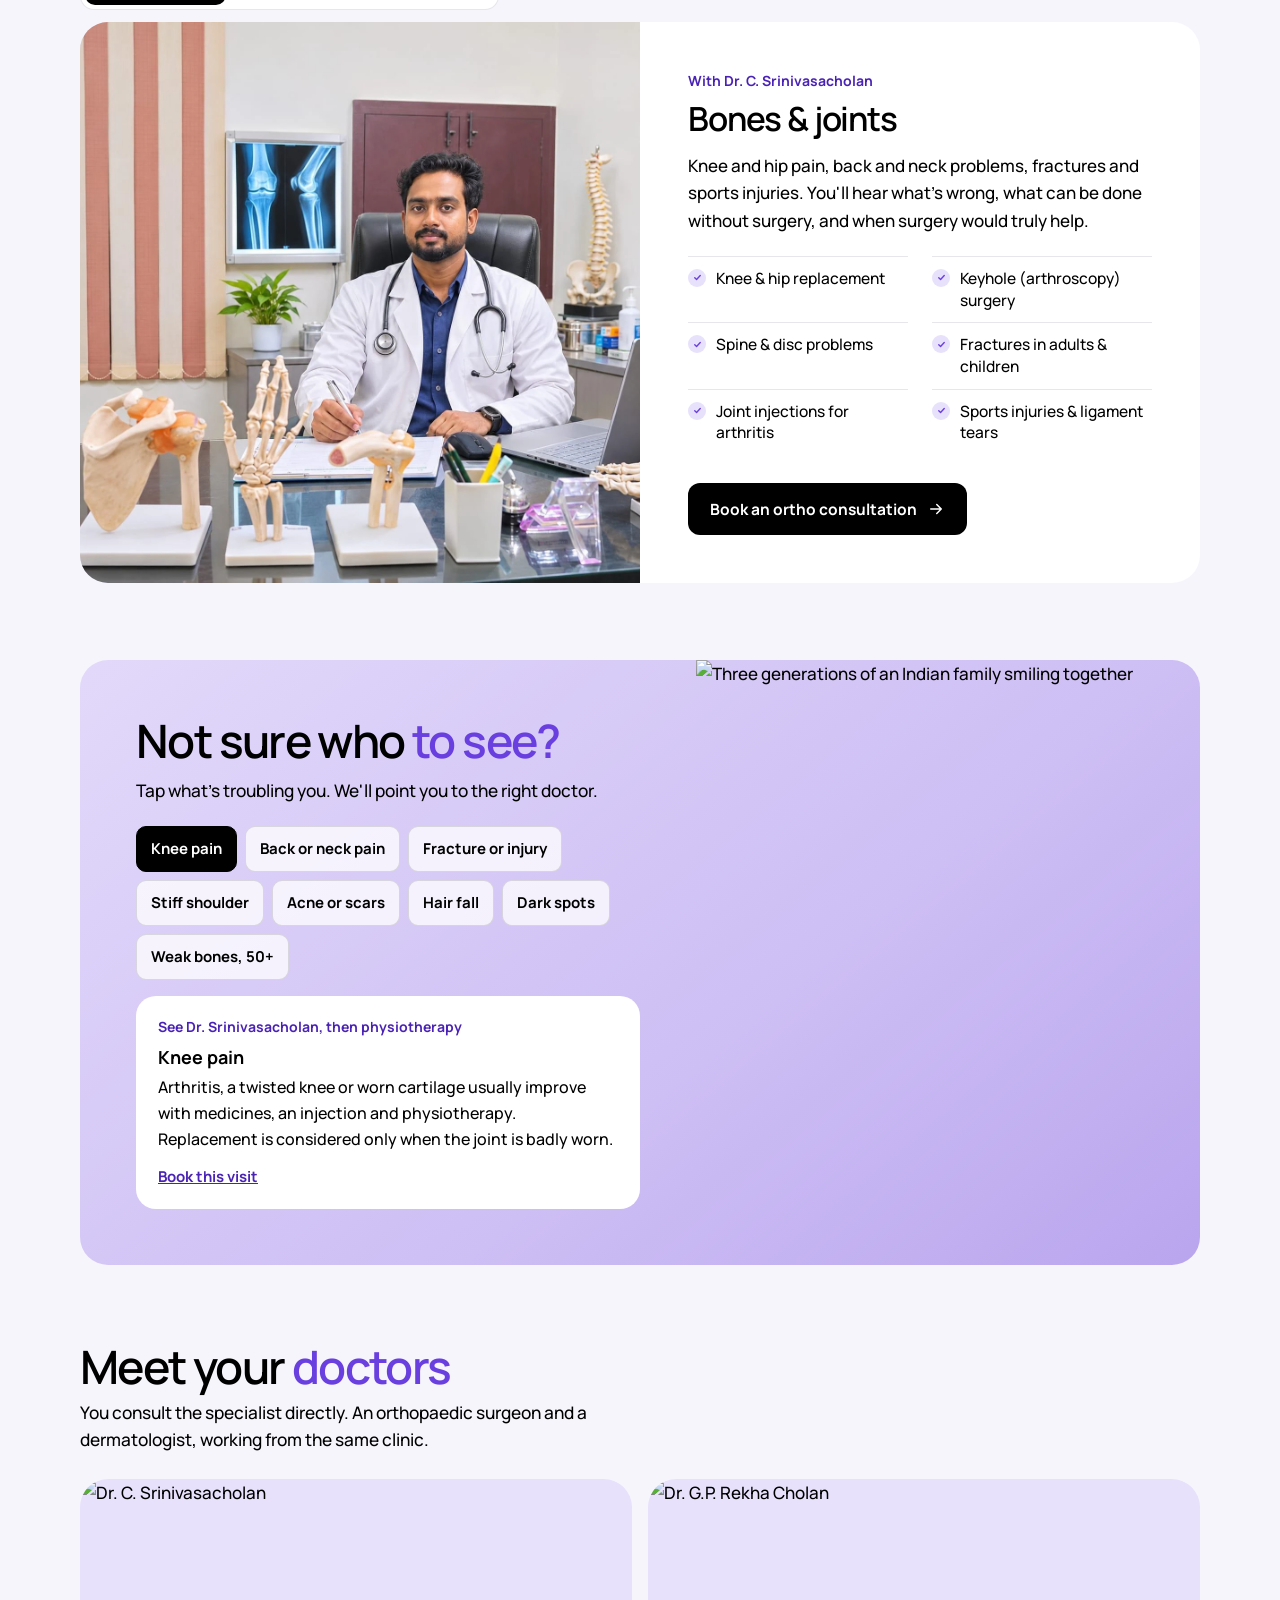
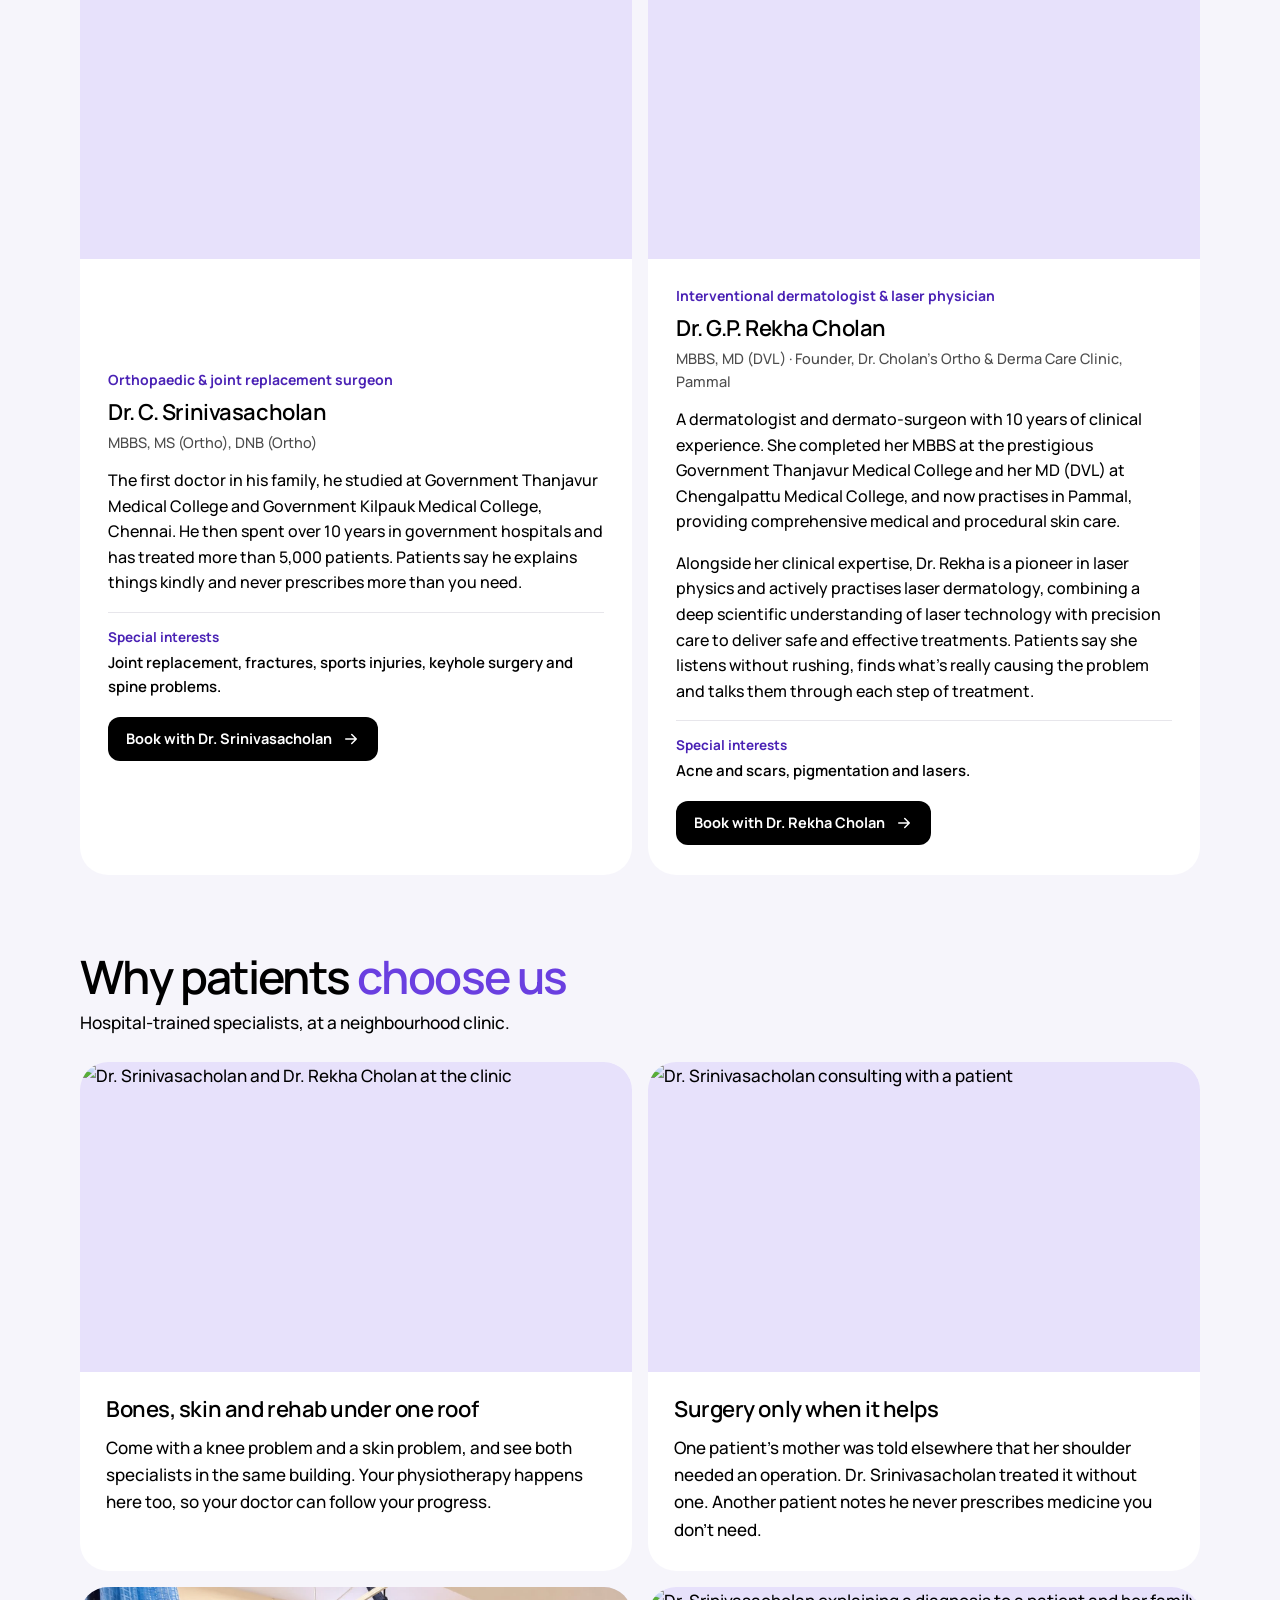
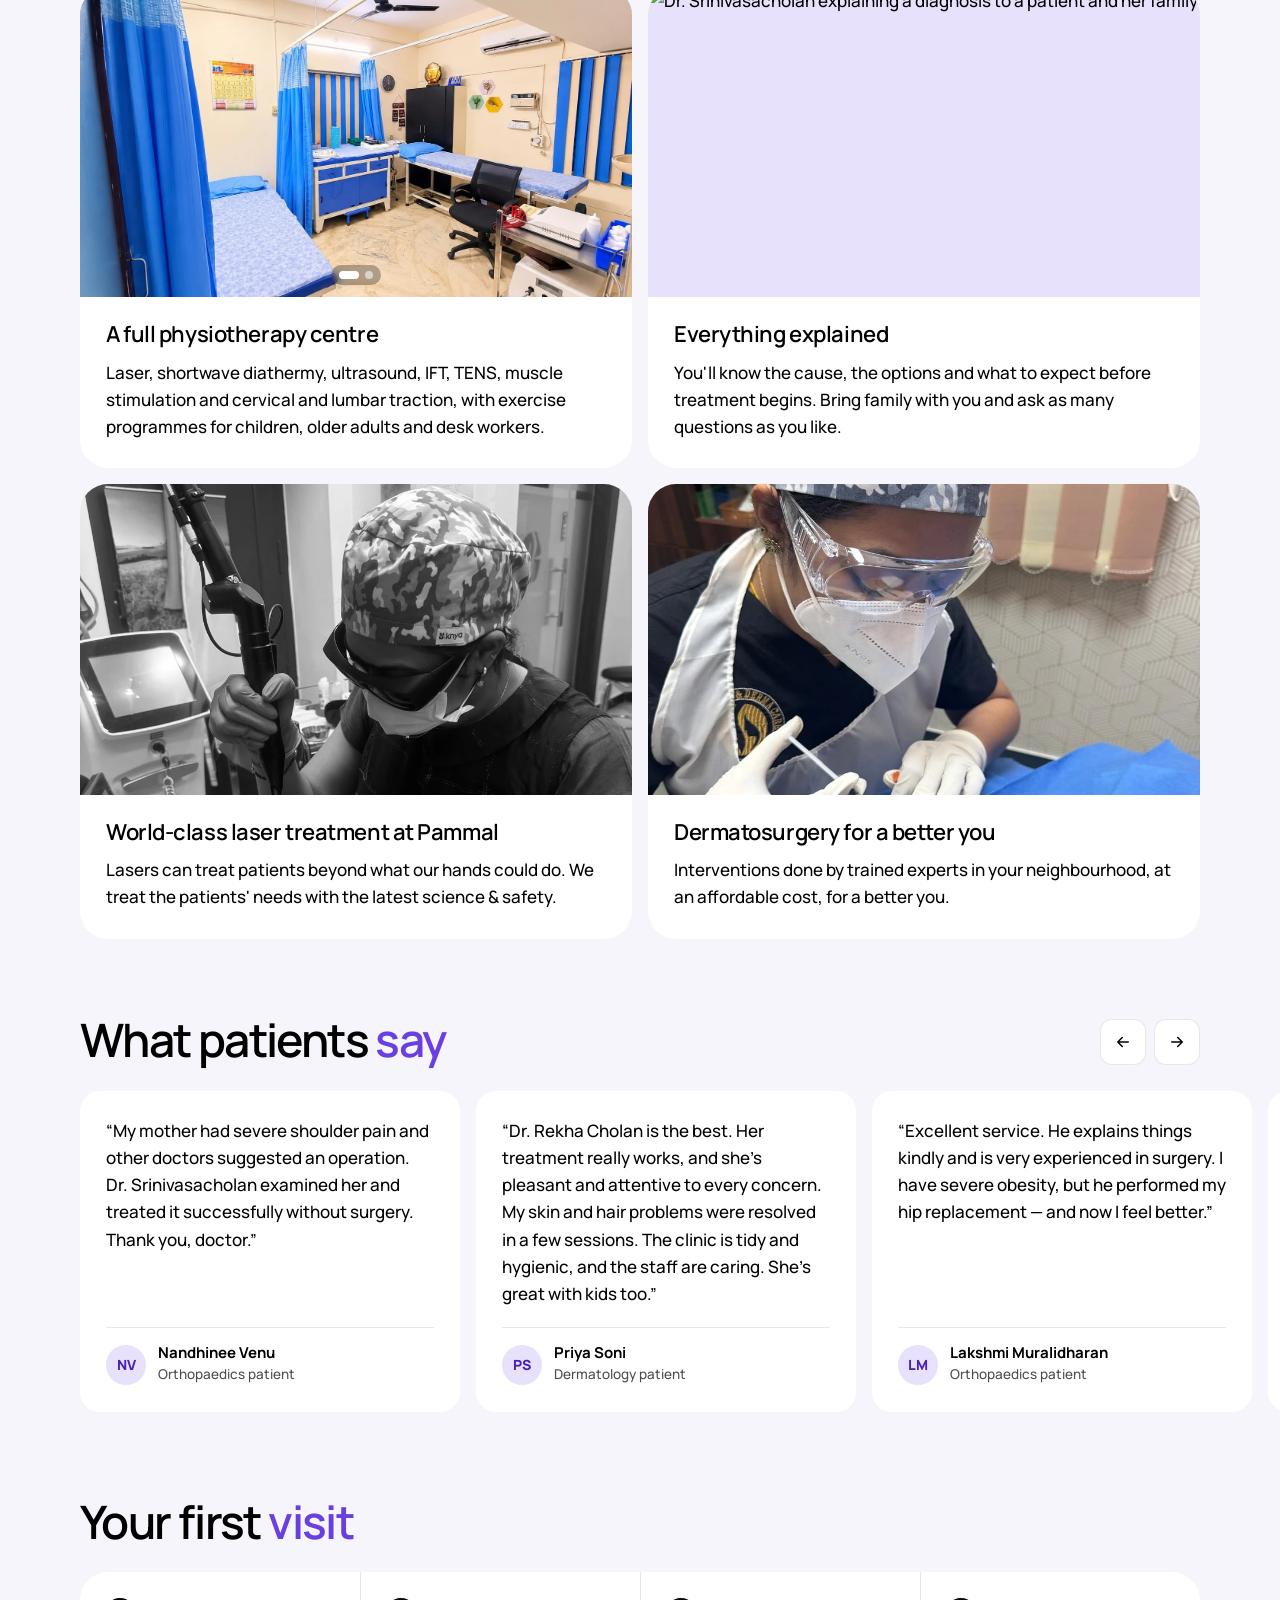
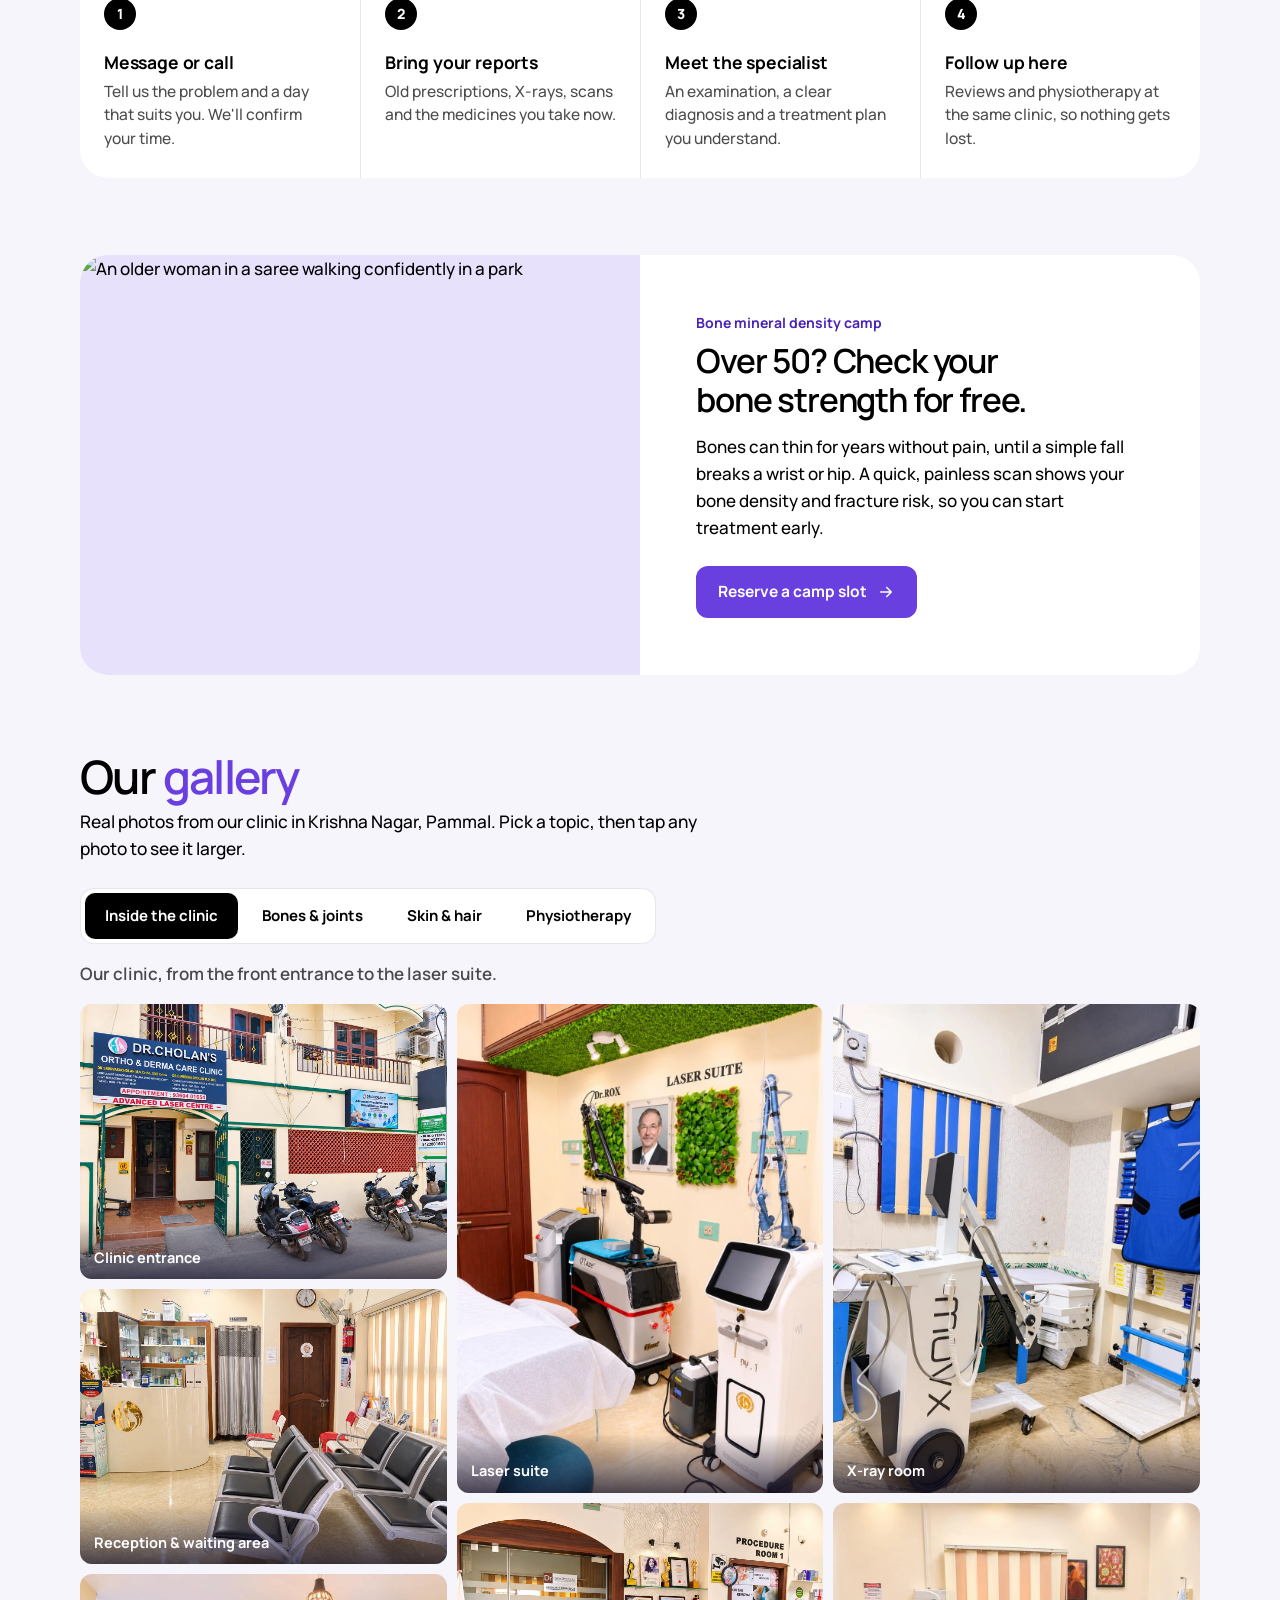
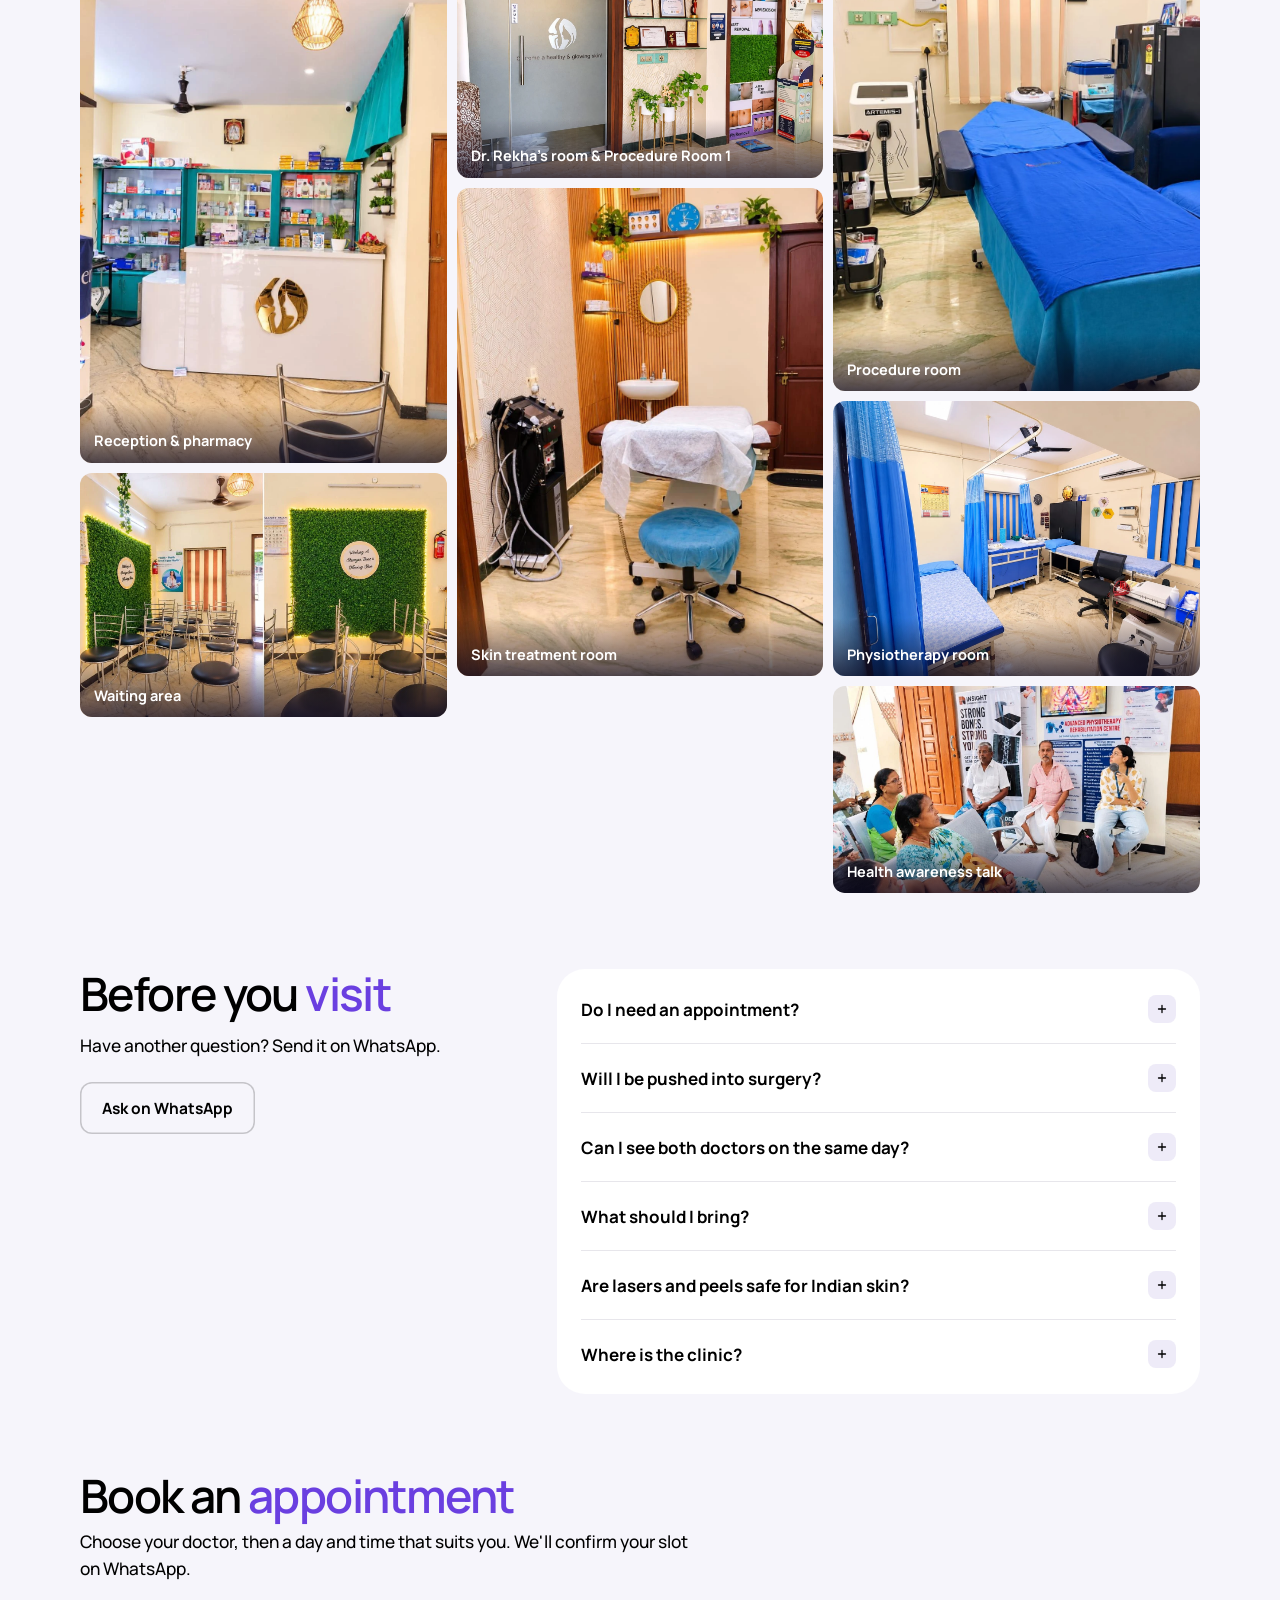
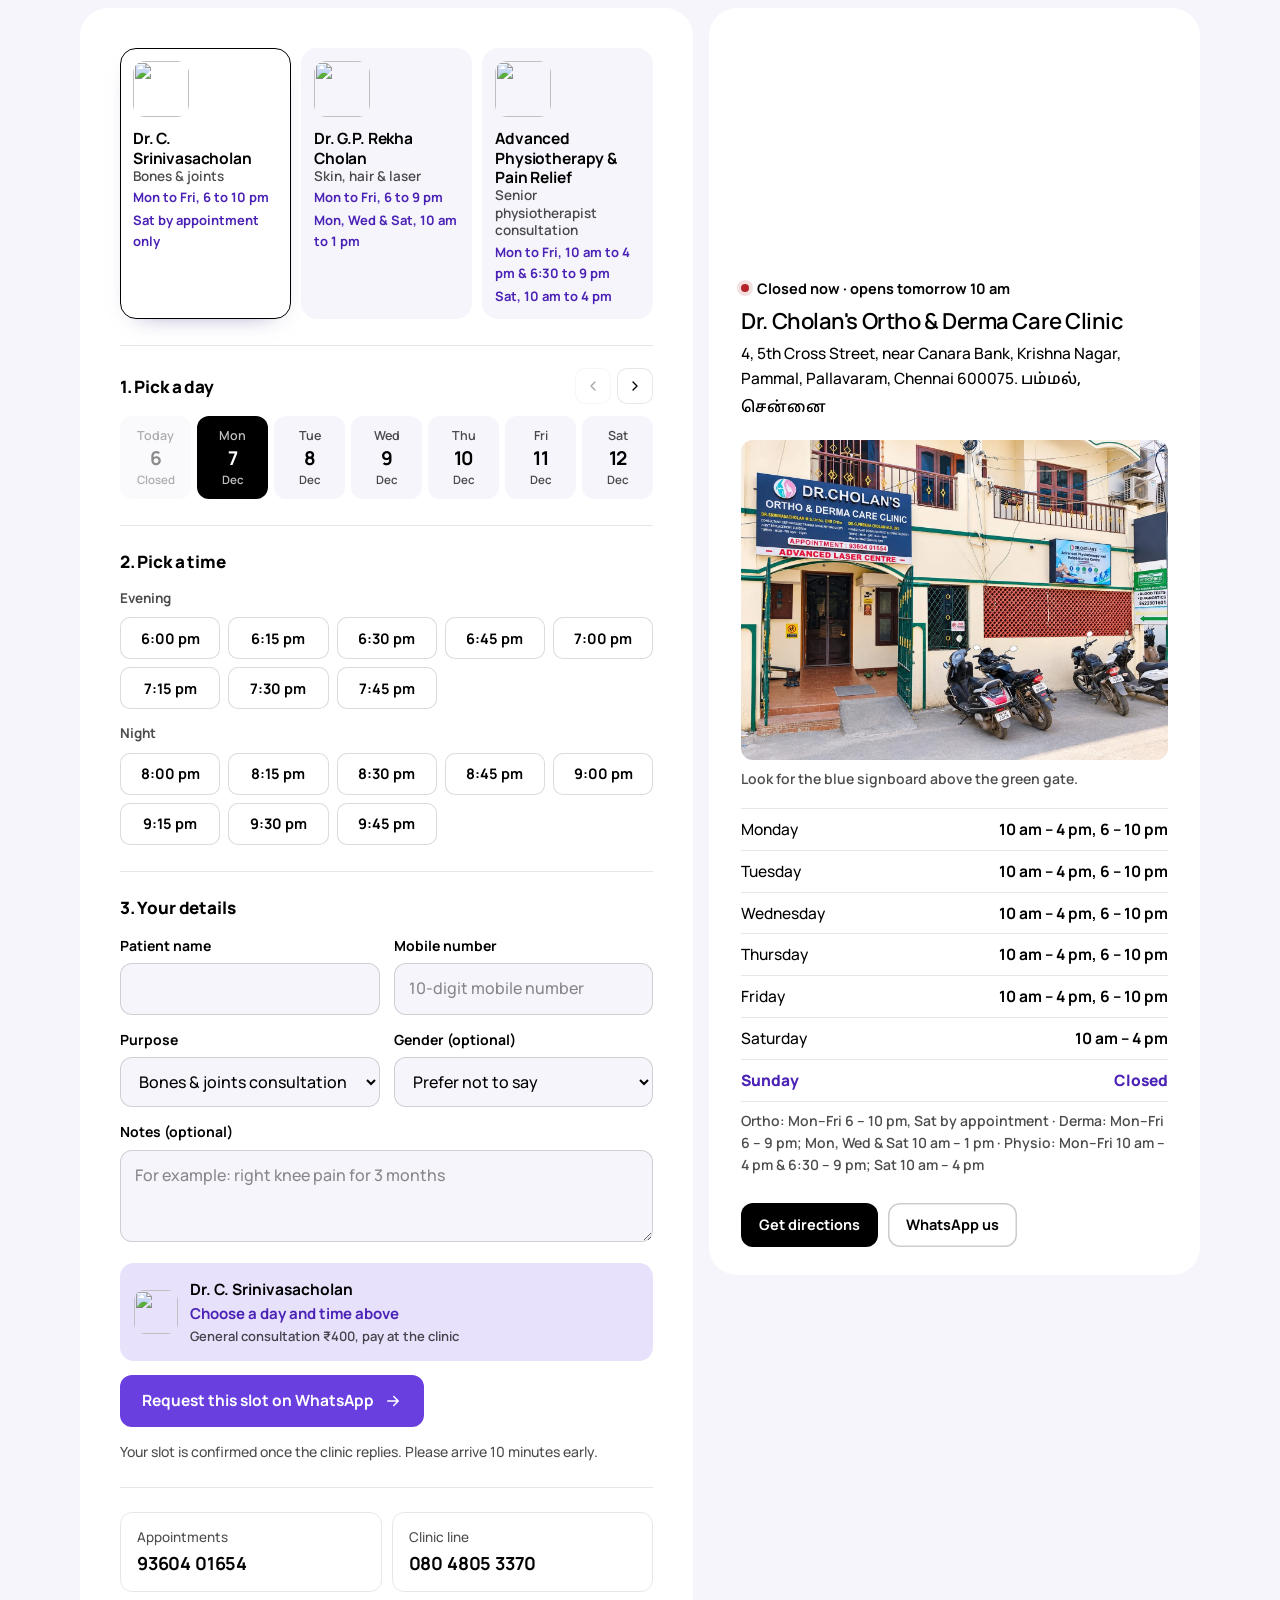
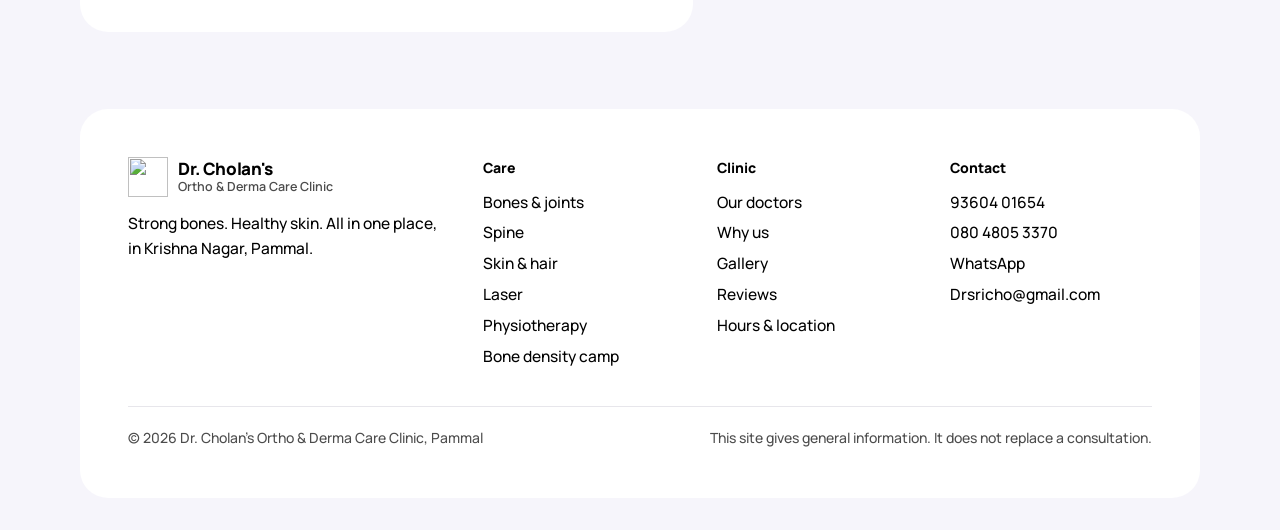
==== commit a9ece5c5: "Replace AI image in Bones & joints tab with a real photo Co-Authored-By: Claude Opus 5.5 <noreply@an" ====
--- a/site/index.html
+++ b/site/index.html
@@ -137,7 +137,7 @@
       </div>
 
       <div class="panel" role="tabpanel" id="panel-ortho" aria-labelledby="tab-ortho">
-        <div class="panel-img"><img src="img/doc-s-consult.webp" alt="Dr. Srinivasacholan explains a knee joint model to an older couple" loading="lazy"></div>
+        <div class="panel-img"><img src="img/doc-s-desk.webp" width="1254" height="1254" style="object-position: 50% 40%" alt="Dr. Srinivasacholan at his desk with an X-ray of a knee and models of a shoulder, hand and spine" loading="lazy"></div>
         <div class="panel-body">
           <p class="kicker">With Dr. C. Srinivasacholan</p>
           <h3 class="t-lg">Bones &amp; joints</h3>
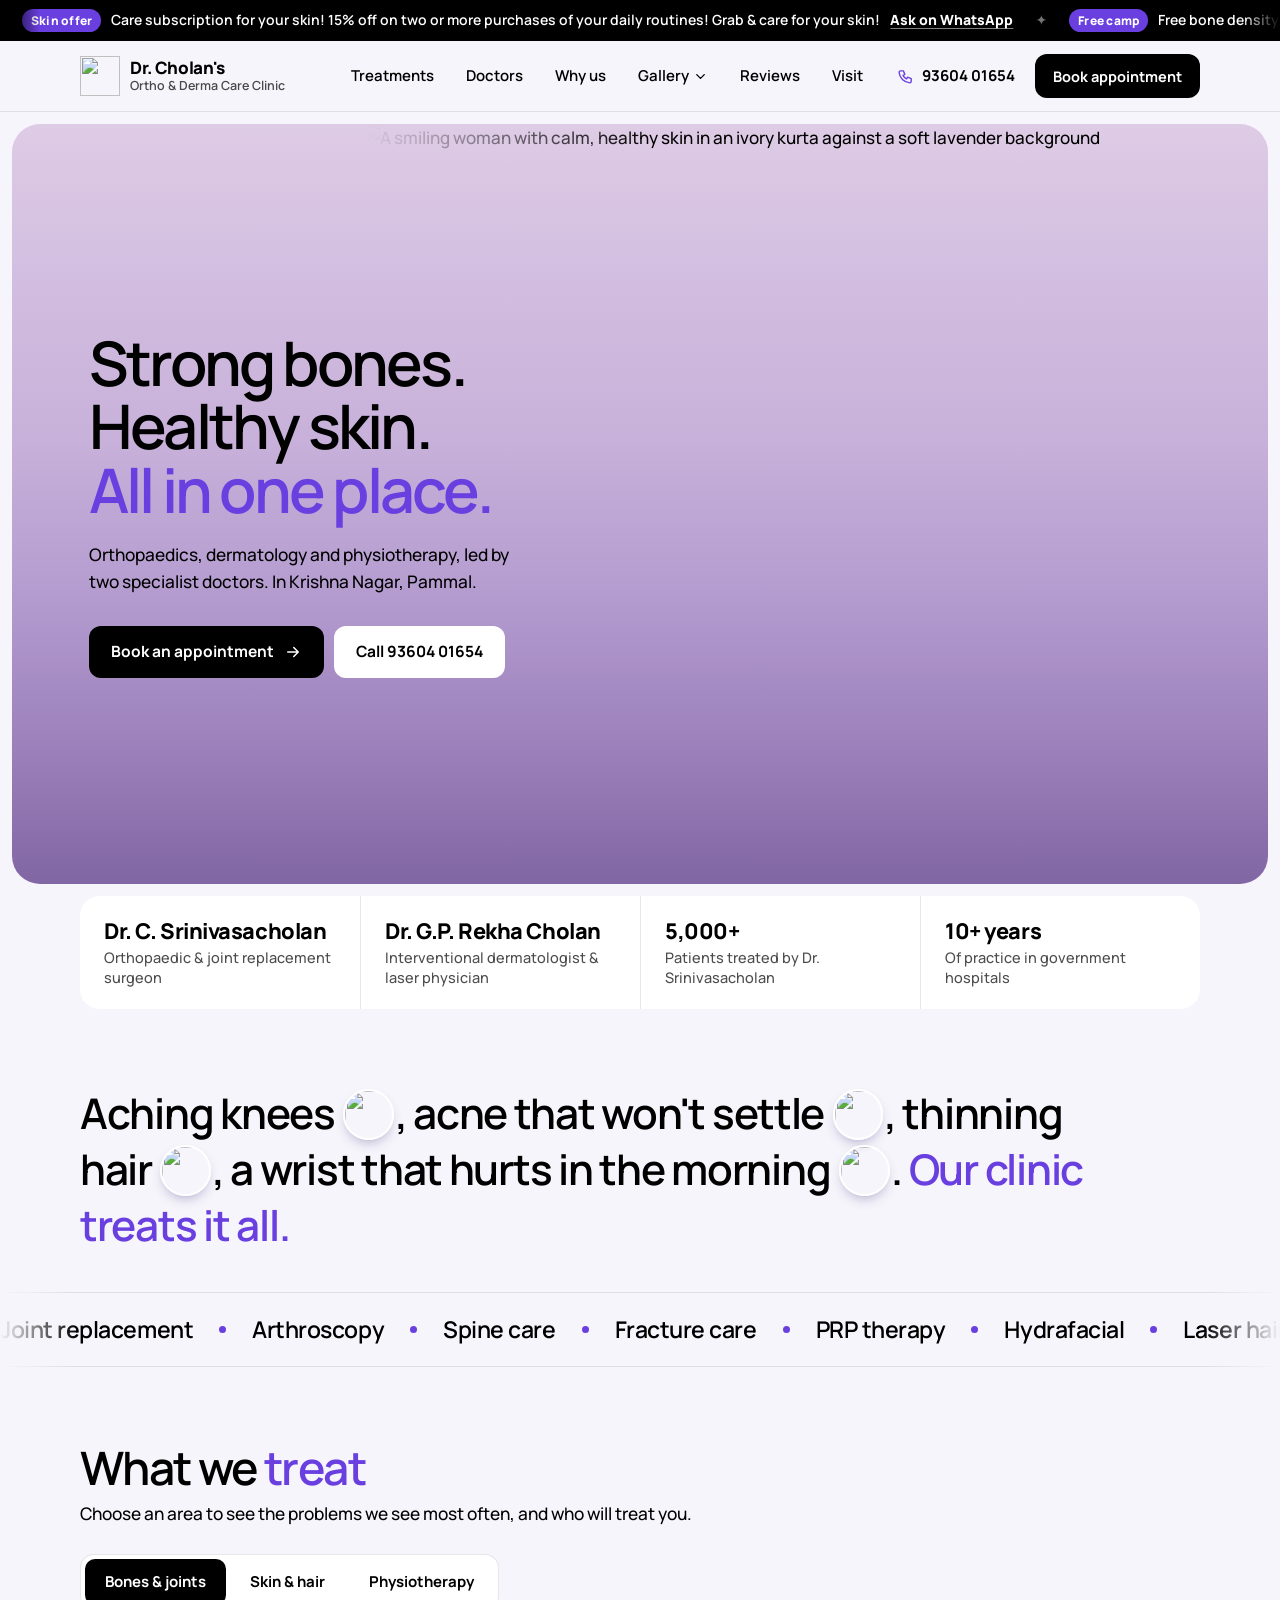
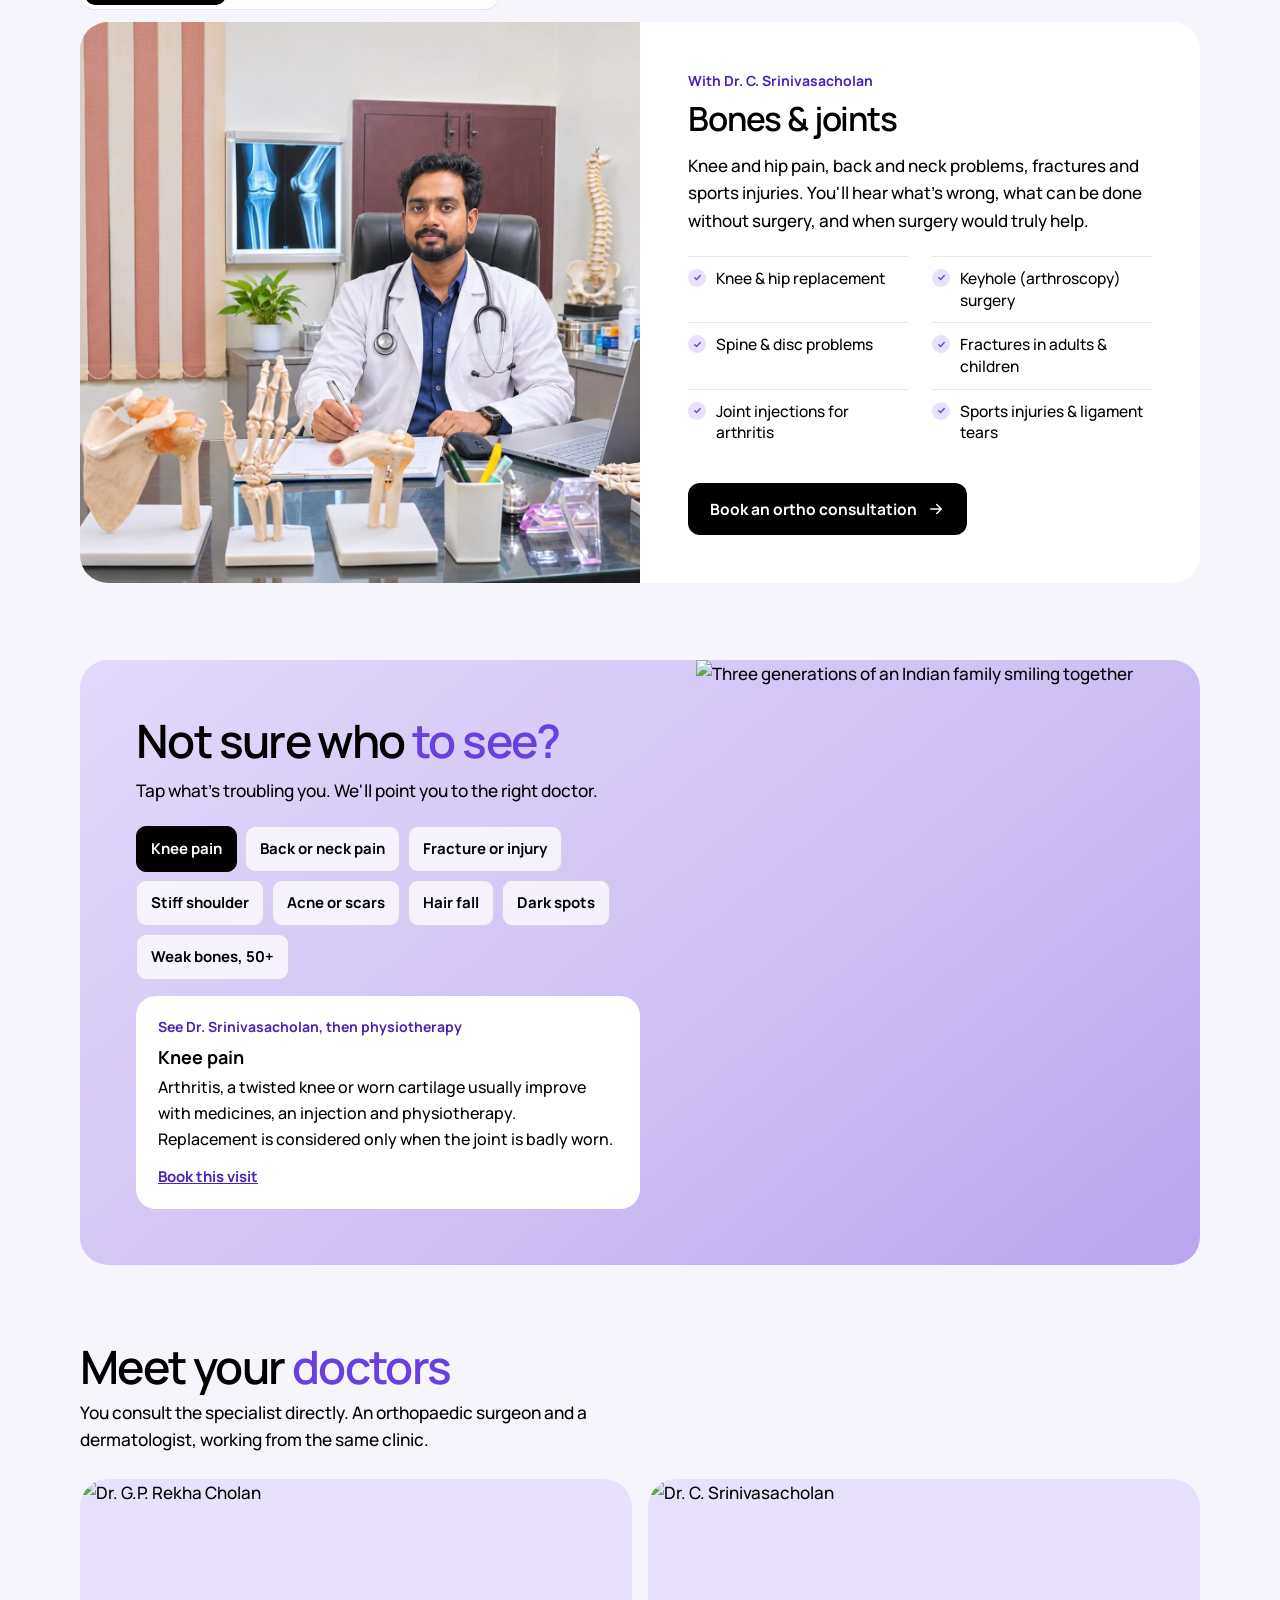
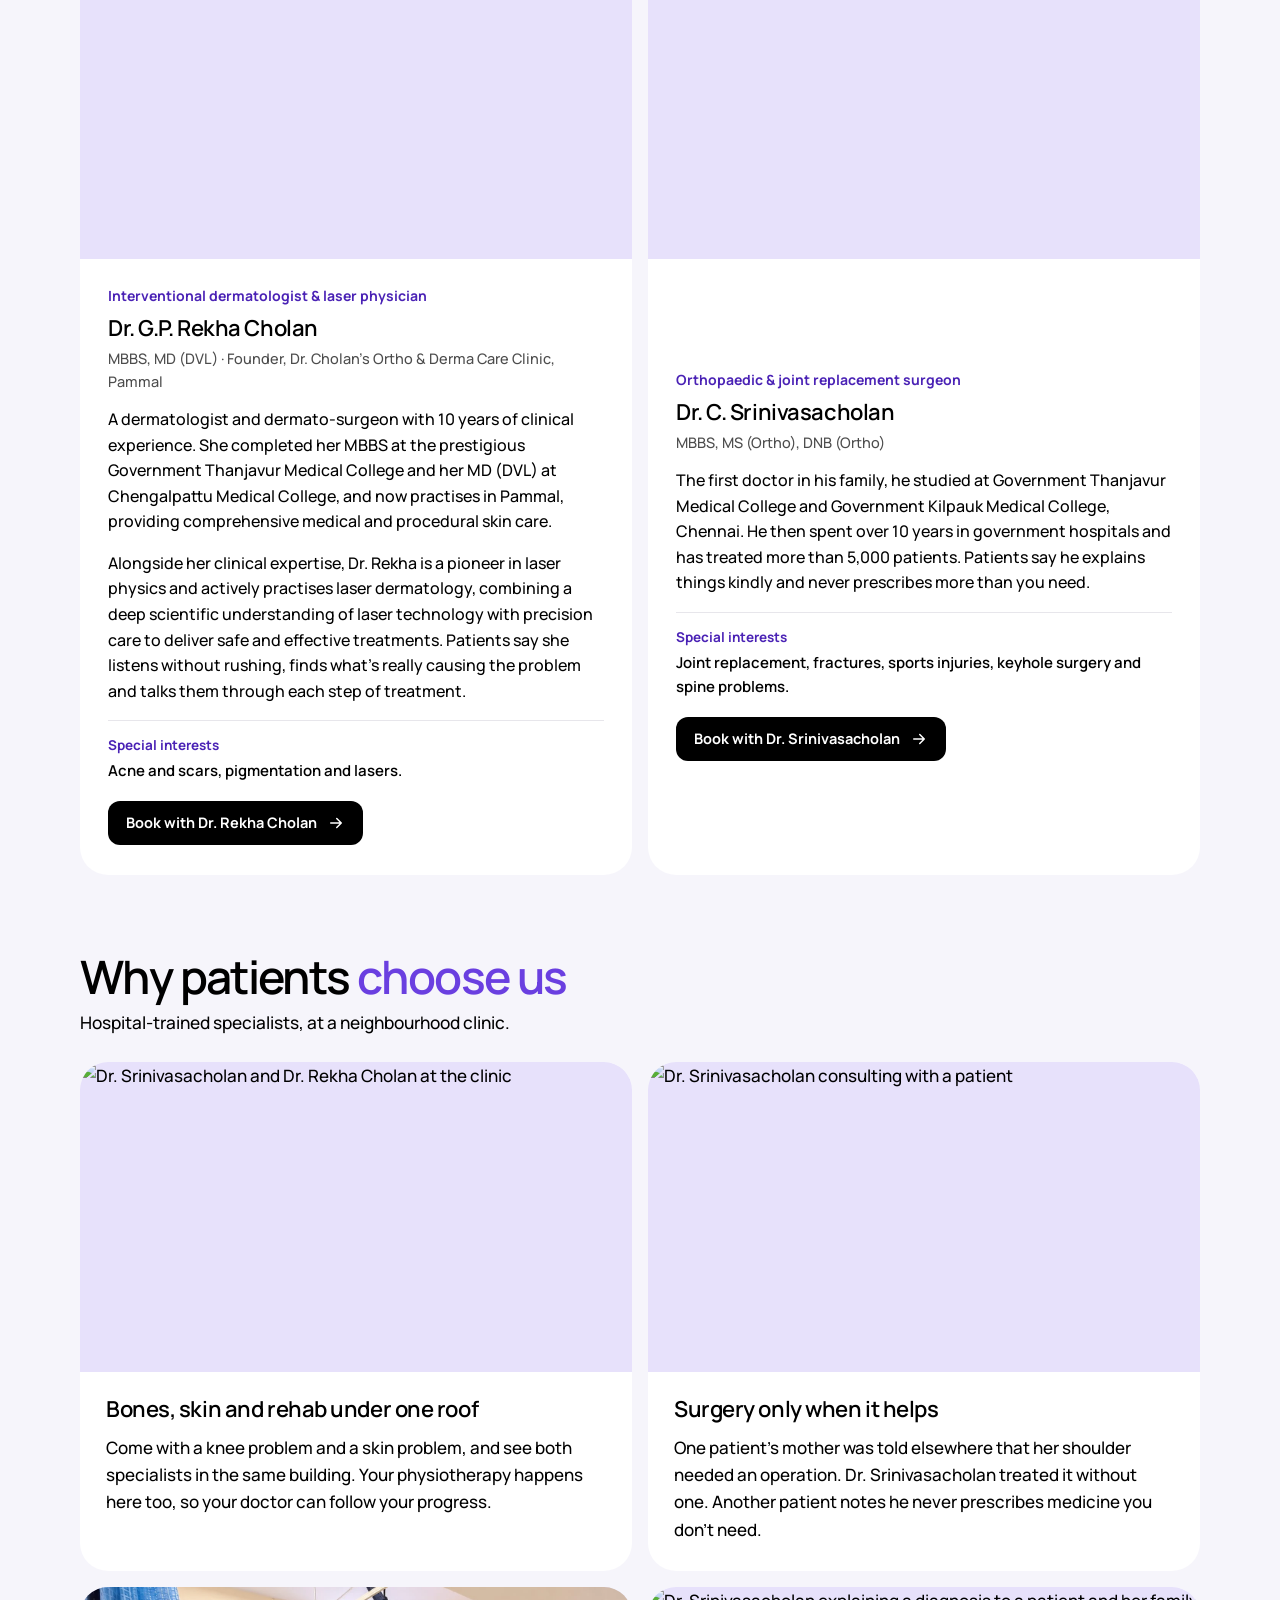
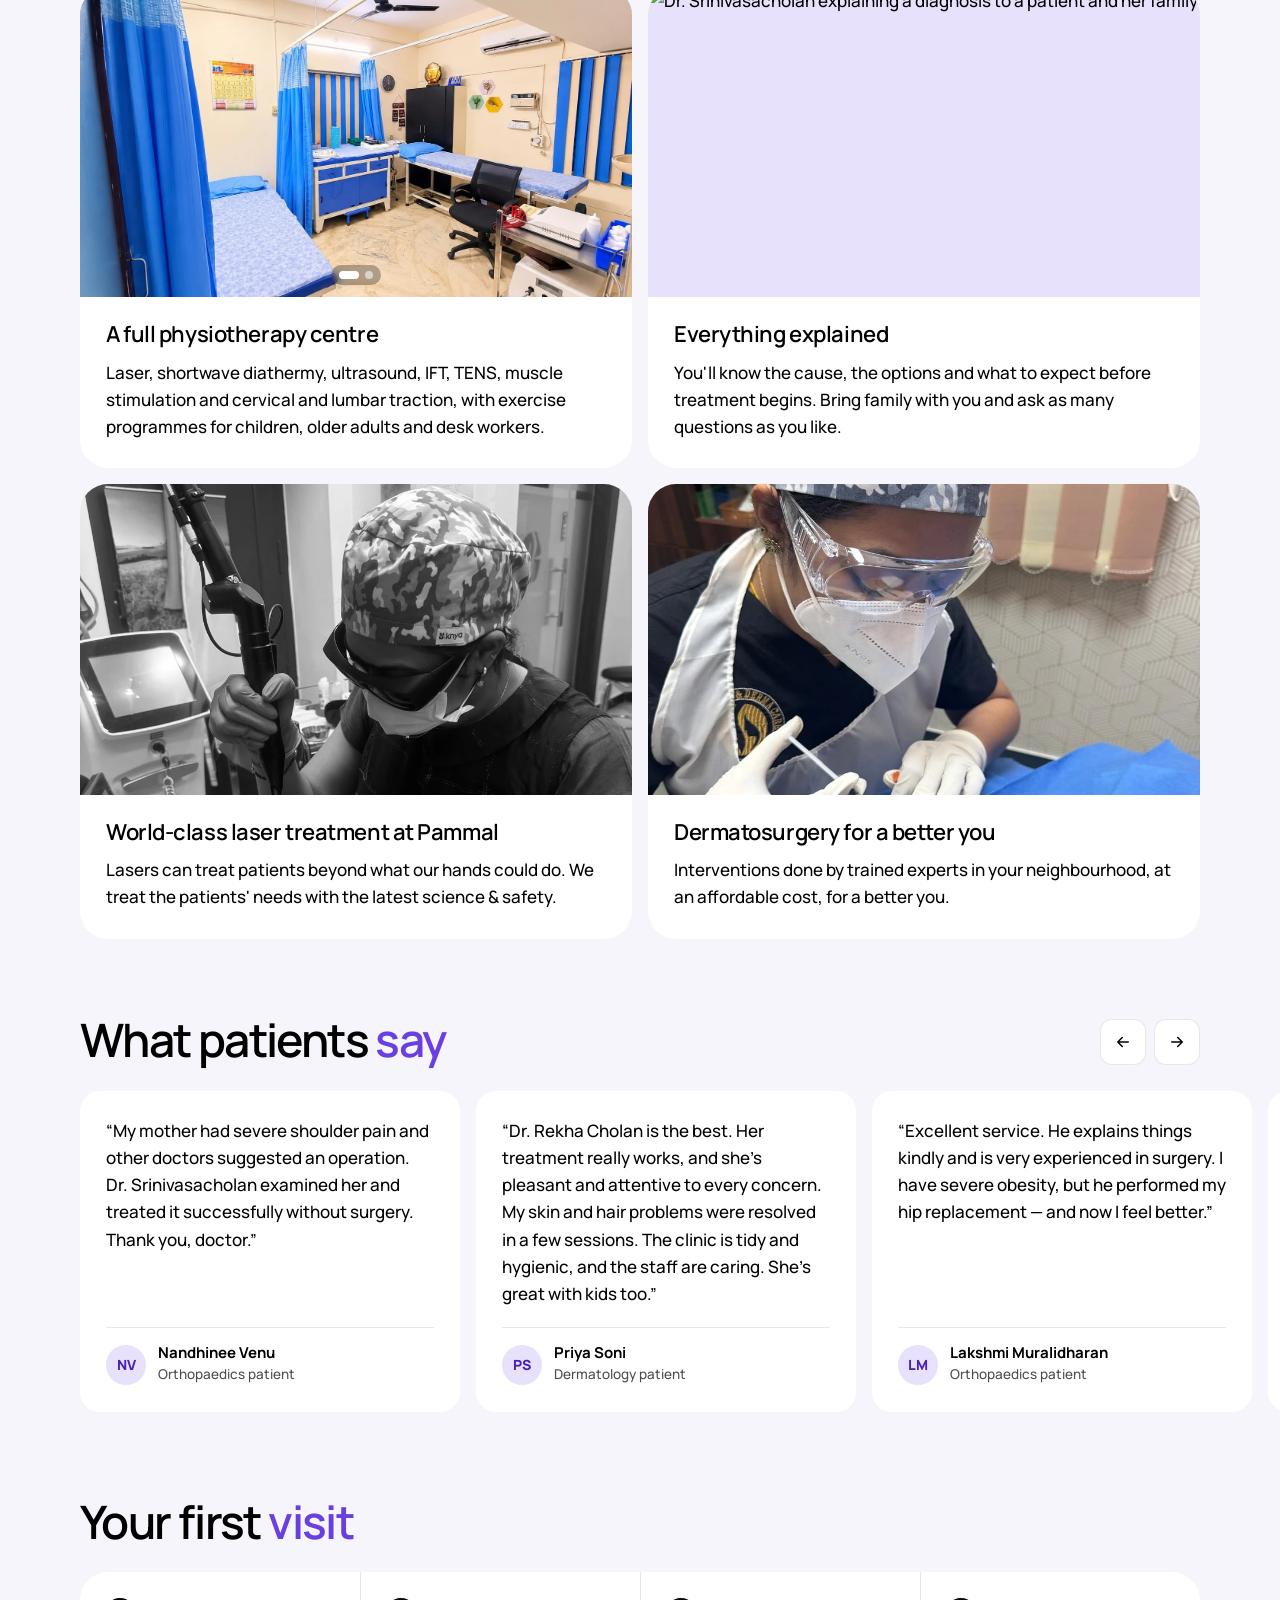
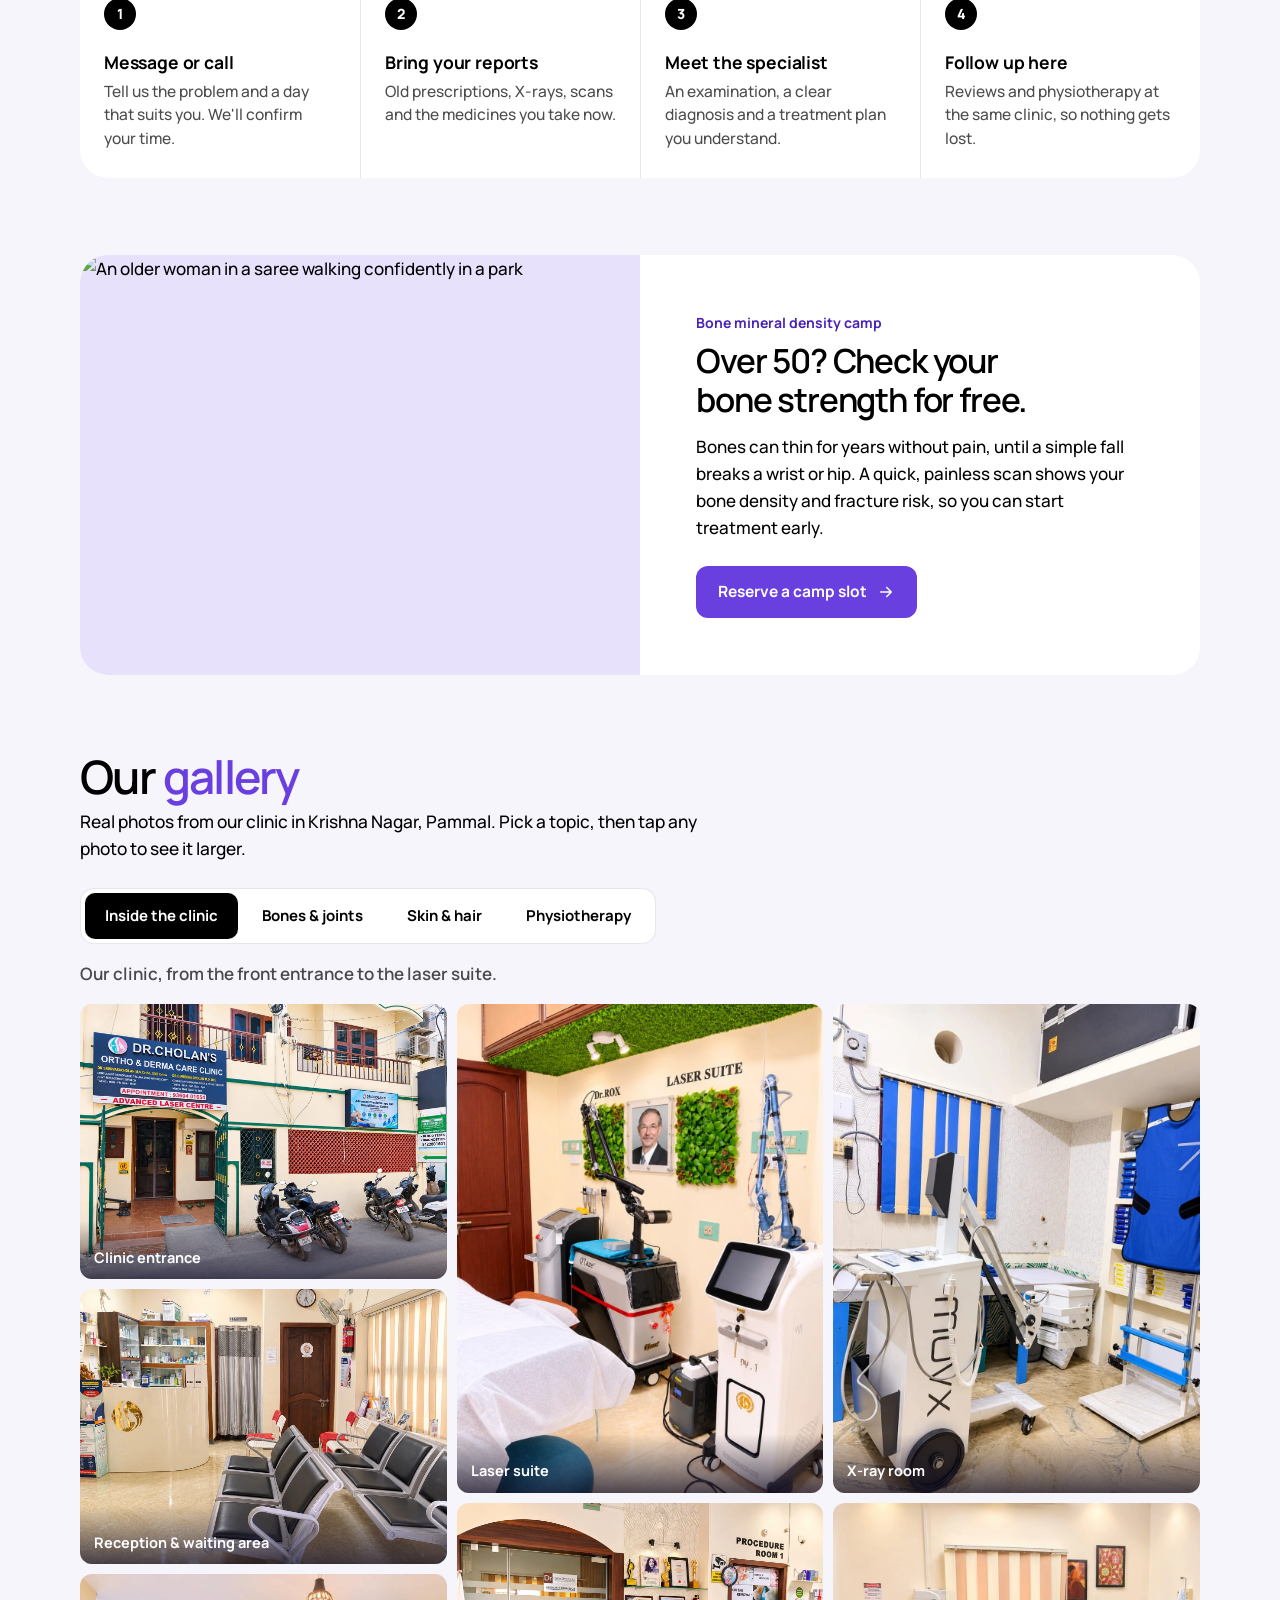
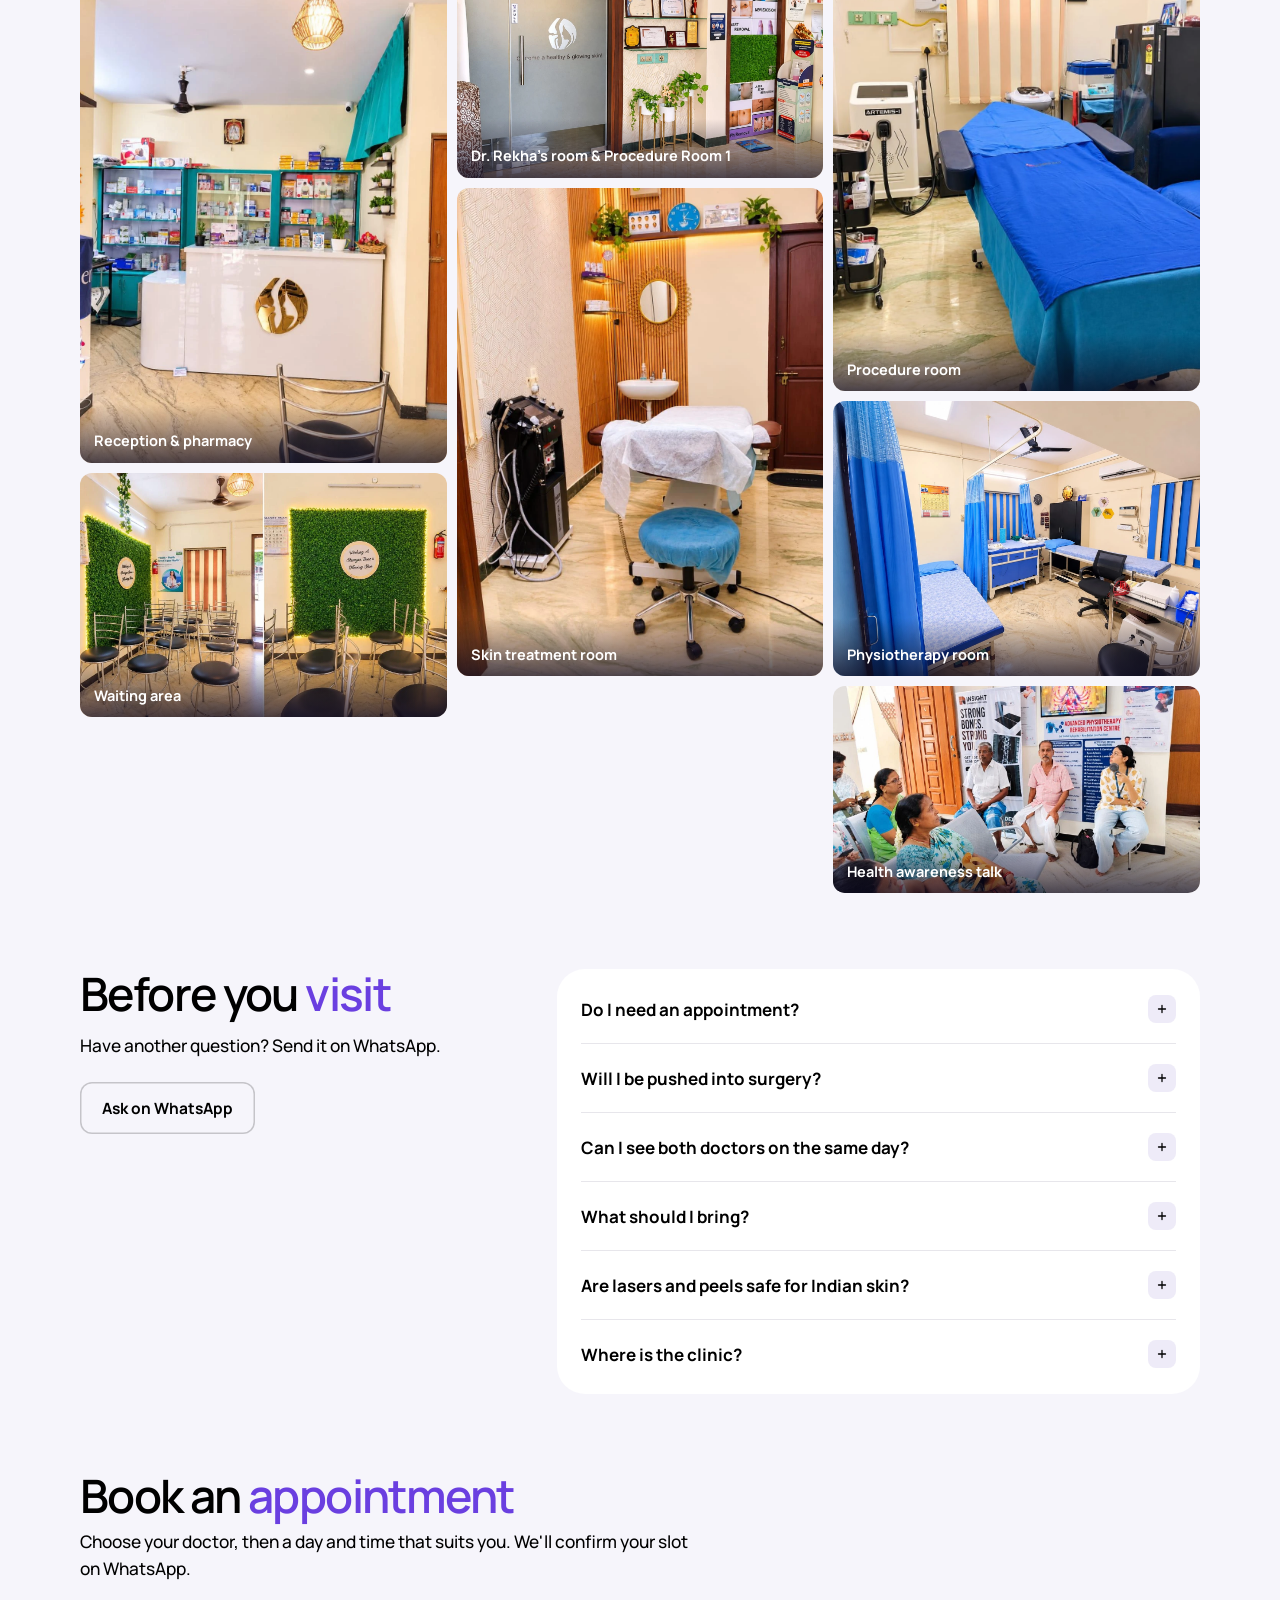
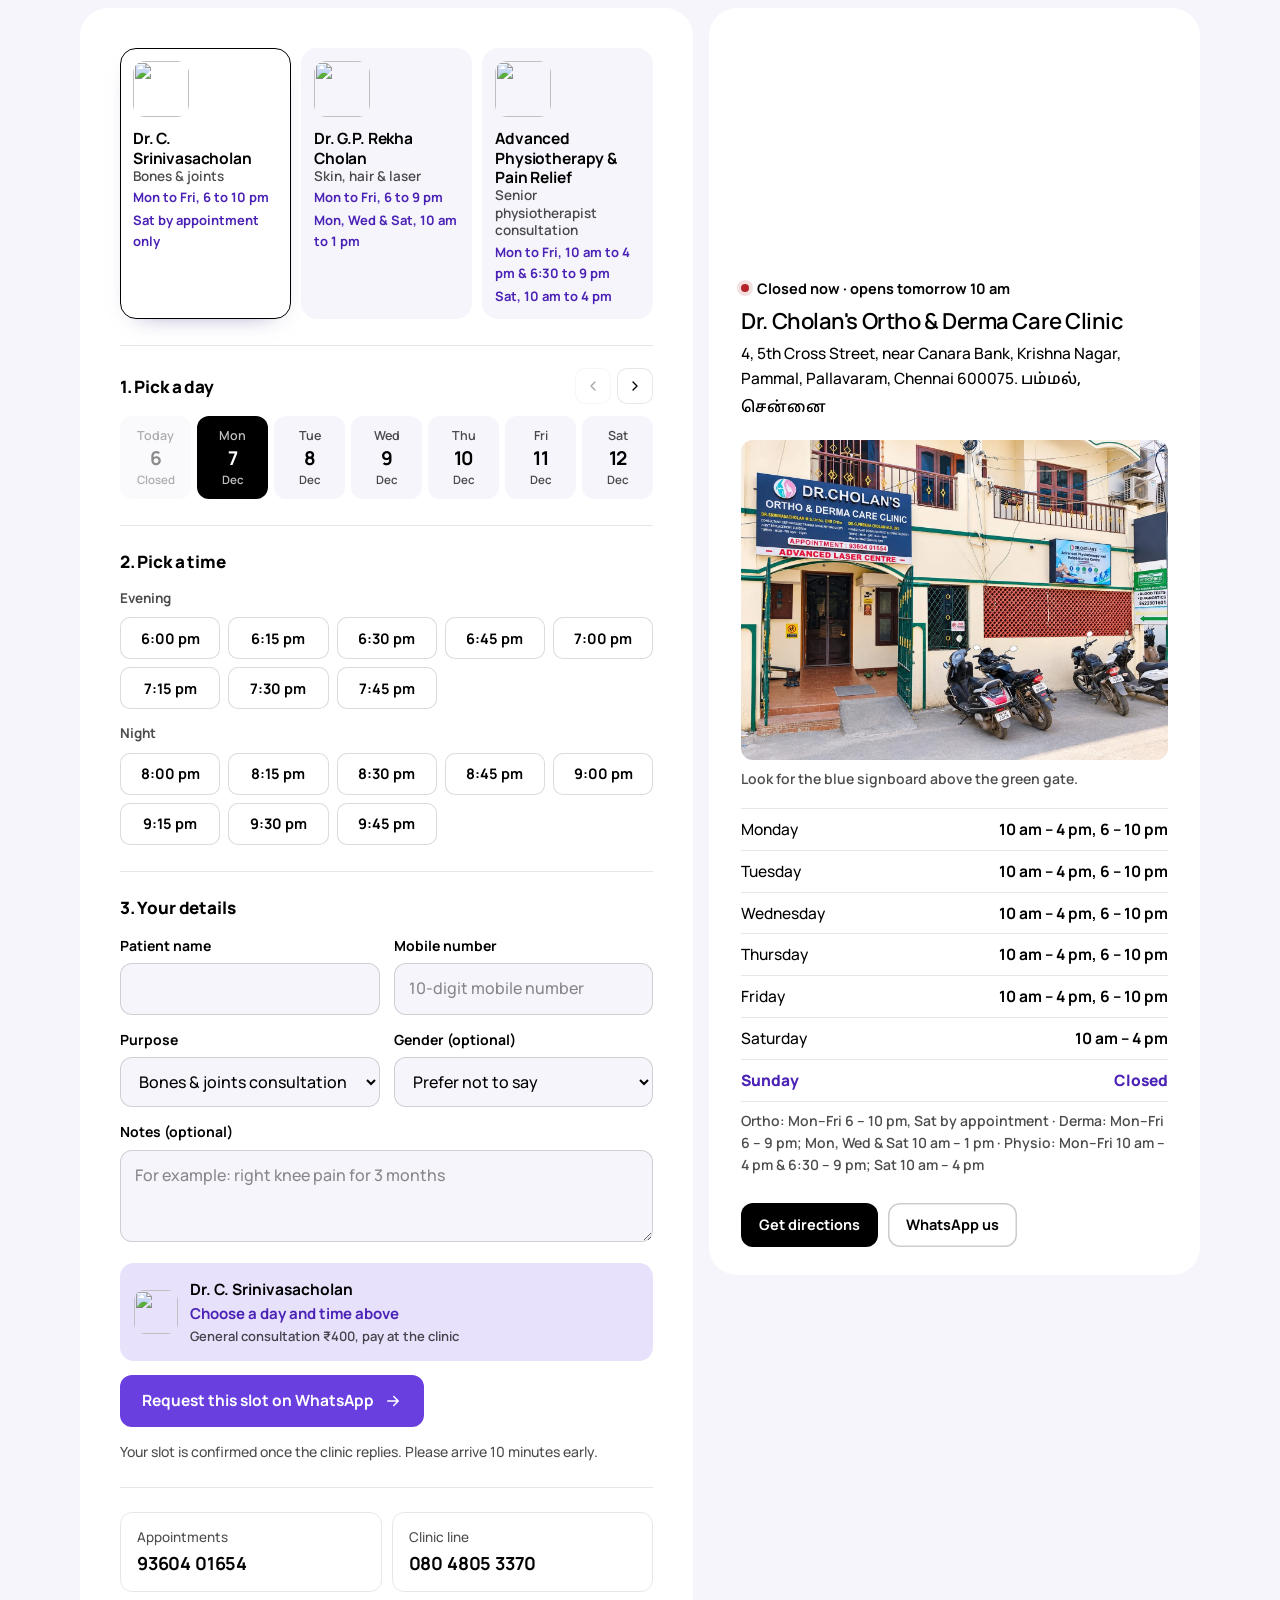
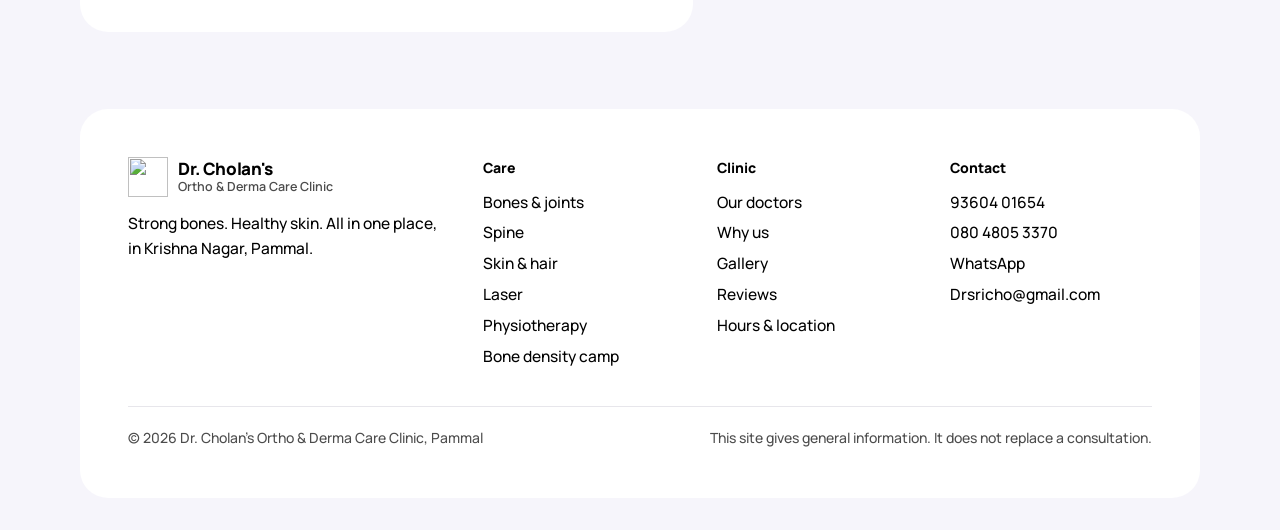
==== commit 110bf083: "Put Dr. Rekha first in Meet your doctors; add skin & hair treatment photos to the gallery Co-Authore" ====
--- a/site/index.html
+++ b/site/index.html
@@ -230,17 +230,6 @@
       </div>
       <div class="docs" data-stagger>
         <article class="doc">
-          <div class="doc-photo"><img src="img/doc-s-portrait.webp" alt="Dr. C. Srinivasacholan" loading="lazy"></div>
-          <div class="doc-body">
-            <p class="kicker">Orthopaedic &amp; joint replacement surgeon</p>
-            <h3 class="t-md">Dr. C. Srinivasacholan</h3>
-            <p class="quals">MBBS, MS (Ortho), DNB (Ortho)</p>
-            <p>The first doctor in his family, he studied at Government Thanjavur Medical College and Government Kilpauk Medical College, Chennai. He then spent over 10 years in government hospitals and has treated more than 5,000 patients. Patients say he explains things kindly and never prescribes more than you need.</p>
-            <p class="spec"><span>Special interests</span>Joint replacement, fractures, sports injuries, keyhole surgery and spine problems.</p>
-            <a class="btn btn-dark btn-sm doc-book" href="#book" data-doctor="ortho">Book with Dr. Srinivasacholan <svg class="ar" viewBox="0 0 24 24" fill="none" stroke="currentColor" stroke-width="2" stroke-linecap="round" stroke-linejoin="round" aria-hidden="true"><path d="M5 12h14M13 6l6 6-6 6"/></svg></a>
-          </div>
-        </article>
-        <article class="doc">
           <div class="doc-photo"><img src="img/doc-r-portrait.webp" alt="Dr. G.P. Rekha Cholan" loading="lazy"></div>
           <div class="doc-body">
             <p class="kicker">Interventional dermatologist &amp; laser physician</p>
@@ -250,6 +239,17 @@
             <p>Alongside her clinical expertise, Dr. Rekha is a pioneer in laser physics and actively practises laser dermatology, combining a deep scientific understanding of laser technology with precision care to deliver safe and effective treatments. Patients say she listens without rushing, finds what's really causing the problem and talks them through each step of treatment.</p>
             <p class="spec"><span>Special interests</span>Acne and scars, pigmentation and lasers.</p>
             <a class="btn btn-dark btn-sm doc-book" href="#book" data-doctor="derma">Book with Dr. Rekha Cholan <svg class="ar" viewBox="0 0 24 24" fill="none" stroke="currentColor" stroke-width="2" stroke-linecap="round" stroke-linejoin="round" aria-hidden="true"><path d="M5 12h14M13 6l6 6-6 6"/></svg></a>
+          </div>
+        </article>
+        <article class="doc">
+          <div class="doc-photo"><img src="img/doc-s-portrait.webp" alt="Dr. C. Srinivasacholan" loading="lazy"></div>
+          <div class="doc-body">
+            <p class="kicker">Orthopaedic &amp; joint replacement surgeon</p>
+            <h3 class="t-md">Dr. C. Srinivasacholan</h3>
+            <p class="quals">MBBS, MS (Ortho), DNB (Ortho)</p>
+            <p>The first doctor in his family, he studied at Government Thanjavur Medical College and Government Kilpauk Medical College, Chennai. He then spent over 10 years in government hospitals and has treated more than 5,000 patients. Patients say he explains things kindly and never prescribes more than you need.</p>
+            <p class="spec"><span>Special interests</span>Joint replacement, fractures, sports injuries, keyhole surgery and spine problems.</p>
+            <a class="btn btn-dark btn-sm doc-book" href="#book" data-doctor="ortho">Book with Dr. Srinivasacholan <svg class="ar" viewBox="0 0 24 24" fill="none" stroke="currentColor" stroke-width="2" stroke-linecap="round" stroke-linejoin="round" aria-hidden="true"><path d="M5 12h14M13 6l6 6-6 6"/></svg></a>
           </div>
         </article>
       </div>
@@ -403,10 +403,27 @@
         <p class="g-note">Skin, hair and laser care with Dr. G.P. Rekha Cholan.</p>
         <div class="gallery">
           <figure><button type="button" class="g-open" aria-label="View larger: Dr. Rekha's room &amp; Procedure Room 1"><img src="img/derma-procedure-room-1.webp" width="1448" height="1086" alt="Dr. Rekha Cholan's consultation room, her awards and certificates, and Procedure Room 1" loading="lazy"></button><figcaption>Dr. Rekha's room &amp; Procedure Room 1</figcaption></figure>
+          <figure><button type="button" class="g-open" aria-label="View larger: Microneedling"><img src="img/derma-microneedling.webp" width="960" height="1280" alt="Dr. Rekha Cholan treating a patient's face with a microneedling pen" loading="lazy"></button><figcaption>Microneedling</figcaption></figure>
+          <figure><button type="button" class="g-open" aria-label="View larger: Minor skin surgery"><img src="img/derma-minor-surgery.webp" width="960" height="1280" alt="Dr. Rekha Cholan performing a minor skin procedure in cap, mask, goggles and gloves" loading="lazy"></button><figcaption>Minor skin surgery</figcaption></figure>
           <figure><button type="button" class="g-open" aria-label="View larger: Laser suite"><img src="img/laser-suite.webp" width="960" height="1280" alt="The laser suite with Q-switched and other laser machines beside a treatment bed" loading="lazy"></button><figcaption>Laser suite</figcaption></figure>
-          <figure><button type="button" class="g-open" aria-label="View larger: Hydrafacial &amp; facials"><img src="img/aesthetic-room.webp" width="960" height="1280" alt="A skin treatment room with a hydrafacial machine, treatment bed and wash basin" loading="lazy"></button><figcaption>Hydrafacial &amp; facials</figcaption></figure>
+          <figure><button type="button" class="g-open" aria-label="View larger: Skin treatment room"><img src="img/aesthetic-room.webp" width="960" height="1280" alt="A skin treatment room with a hydrafacial machine, treatment bed and wash basin" loading="lazy"></button><figcaption>Skin treatment room</figcaption></figure>
           <figure><button type="button" class="g-open" aria-label="View larger: Procedure room"><img src="img/procedure-room.webp" width="960" height="1280" alt="A procedure room with a blue treatment bed and skin care machines" loading="lazy"></button><figcaption>Procedure room</figcaption></figure>
           <figure><button type="button" class="g-open" aria-label="View larger: Aesthetic treatments we offer"><img src="img/aesthetic-treatments-poster.webp" width="960" height="1280" alt="Clinic poster for aesthetic treatments: skin rejuvenation, anti-ageing care, pigmentation solutions, laser treatments and glowing skin" loading="lazy"></button><figcaption>Aesthetic treatments we offer</figcaption></figure>
+          <figure><button type="button" class="g-open" aria-label="View larger: Hydrafacial"><img src="img/derma-hydrafacial.png" width="736" height="736" alt="Before and after a hydrafacial: smoother skin with smaller-looking pores" loading="lazy"></button><figcaption>Hydrafacial</figcaption></figure>
+          <figure><button type="button" class="g-open" aria-label="View larger: Chemical peel"><img src="img/derma-chemical-peel.png" width="437" height="702" alt="A chemical peel being brushed onto a patient's forehead" loading="lazy"></button><figcaption>Chemical peel</figcaption></figure>
+          <figure><button type="button" class="g-open" aria-label="View larger: RF face lift"><img src="img/derma-rf-face-lift.webp" width="712" height="1280" alt="The Apollo Duet radiofrequency machine used for non-surgical face lifts" loading="lazy"></button><figcaption>RF face lift</figcaption></figure>
+          <figure><button type="button" class="g-open" aria-label="View larger: Laser hair reduction"><img src="img/derma-laser-hair-reduction.png" width="750" height="500" alt="Two legs side by side, one smooth after laser hair reduction and one with hair" loading="lazy"></button><figcaption>Laser hair reduction</figcaption></figure>
+          <figure><button type="button" class="g-open" aria-label="View larger: Carbon peel"><img src="img/derma-carbon-peel.png" width="656" height="641" alt="A carbon peel laser treatment on a patient's face, with protective eye shields" loading="lazy"></button><figcaption>Carbon peel</figcaption></figure>
+          <figure><button type="button" class="g-open" aria-label="View larger: Laser tattoo removal"><img src="img/derma-tattoo-removal.png" width="744" height="551" alt="Before and after laser tattoo removal on an arm" loading="lazy"></button><figcaption>Laser tattoo removal</figcaption></figure>
+          <figure><button type="button" class="g-open" aria-label="View larger: Face LED therapy"><img src="img/derma-led-therapy.webp" width="1086" height="1448" alt="A patient lying under a red LED light therapy device" loading="lazy"></button><figcaption>Face LED therapy</figcaption></figure>
+          <figure><button type="button" class="g-open" aria-label="View larger: Acne treatment: before &amp; after"><img src="img/derma-acne-before-after.webp" width="960" height="1280" alt="Before and after acne treatment on a cheek" loading="lazy"></button><figcaption>Acne treatment: before &amp; after</figcaption></figure>
+          <figure><button type="button" class="g-open" aria-label="View larger: Underarm darkening: before &amp; after"><img src="img/derma-underarm-before-after.webp" width="1024" height="1280" alt="Before and after treatment for dark underarm skin" loading="lazy"></button><figcaption>Underarm darkening: before &amp; after</figcaption></figure>
+          <figure><button type="button" class="g-open" aria-label="View larger: Hair fall treatment: before &amp; after"><img src="img/derma-hair-fall-before-after.png" width="554" height="365" alt="Before and after hair fall treatment, showing a fuller parting" loading="lazy"></button><figcaption>Hair fall treatment: before &amp; after</figcaption></figure>
+          <figure><button type="button" class="g-open" aria-label="View larger: Nail treatment: before &amp; after"><img src="img/derma-nail-before-after.webp" width="1280" height="1280" alt="Before and after treatment of damaged toenails" loading="lazy"></button><figcaption>Nail treatment: before &amp; after</figcaption></figure>
+          <figure><button type="button" class="g-open" aria-label="View larger: Mole removal: before &amp; after"><img src="img/derma-mole-before-after.webp" width="960" height="1280" alt="Before and after removing a mole near the eye" loading="lazy"></button><figcaption>Mole removal: before &amp; after</figcaption></figure>
+          <figure><button type="button" class="g-open" aria-label="View larger: Cyst removal: before &amp; after"><img src="img/derma-cyst-before-after.webp" width="960" height="1280" alt="Before and after removing a cyst on the chin, with fine stitches" loading="lazy"></button><figcaption>Cyst removal: before &amp; after</figcaption></figure>
+          <figure><button type="button" class="g-open" aria-label="View larger: Scar revision: before &amp; after"><img src="img/derma-scar-before-after.webp" width="960" height="1280" alt="Before and after scar revision on the forehead" loading="lazy"></button><figcaption>Scar revision: before &amp; after</figcaption></figure>
+          <figure><button type="button" class="g-open" aria-label="View larger: Wart removal: before &amp; after"><img src="img/derma-wart-before-after.webp" width="960" height="1280" alt="Before and after removing a wart on the elbow" loading="lazy"></button><figcaption>Wart removal: before &amp; after</figcaption></figure>
         </div>
       </div>
       <div class="g-panel" role="tabpanel" id="gpanel-physio" aria-labelledby="gtab-physio" hidden>
